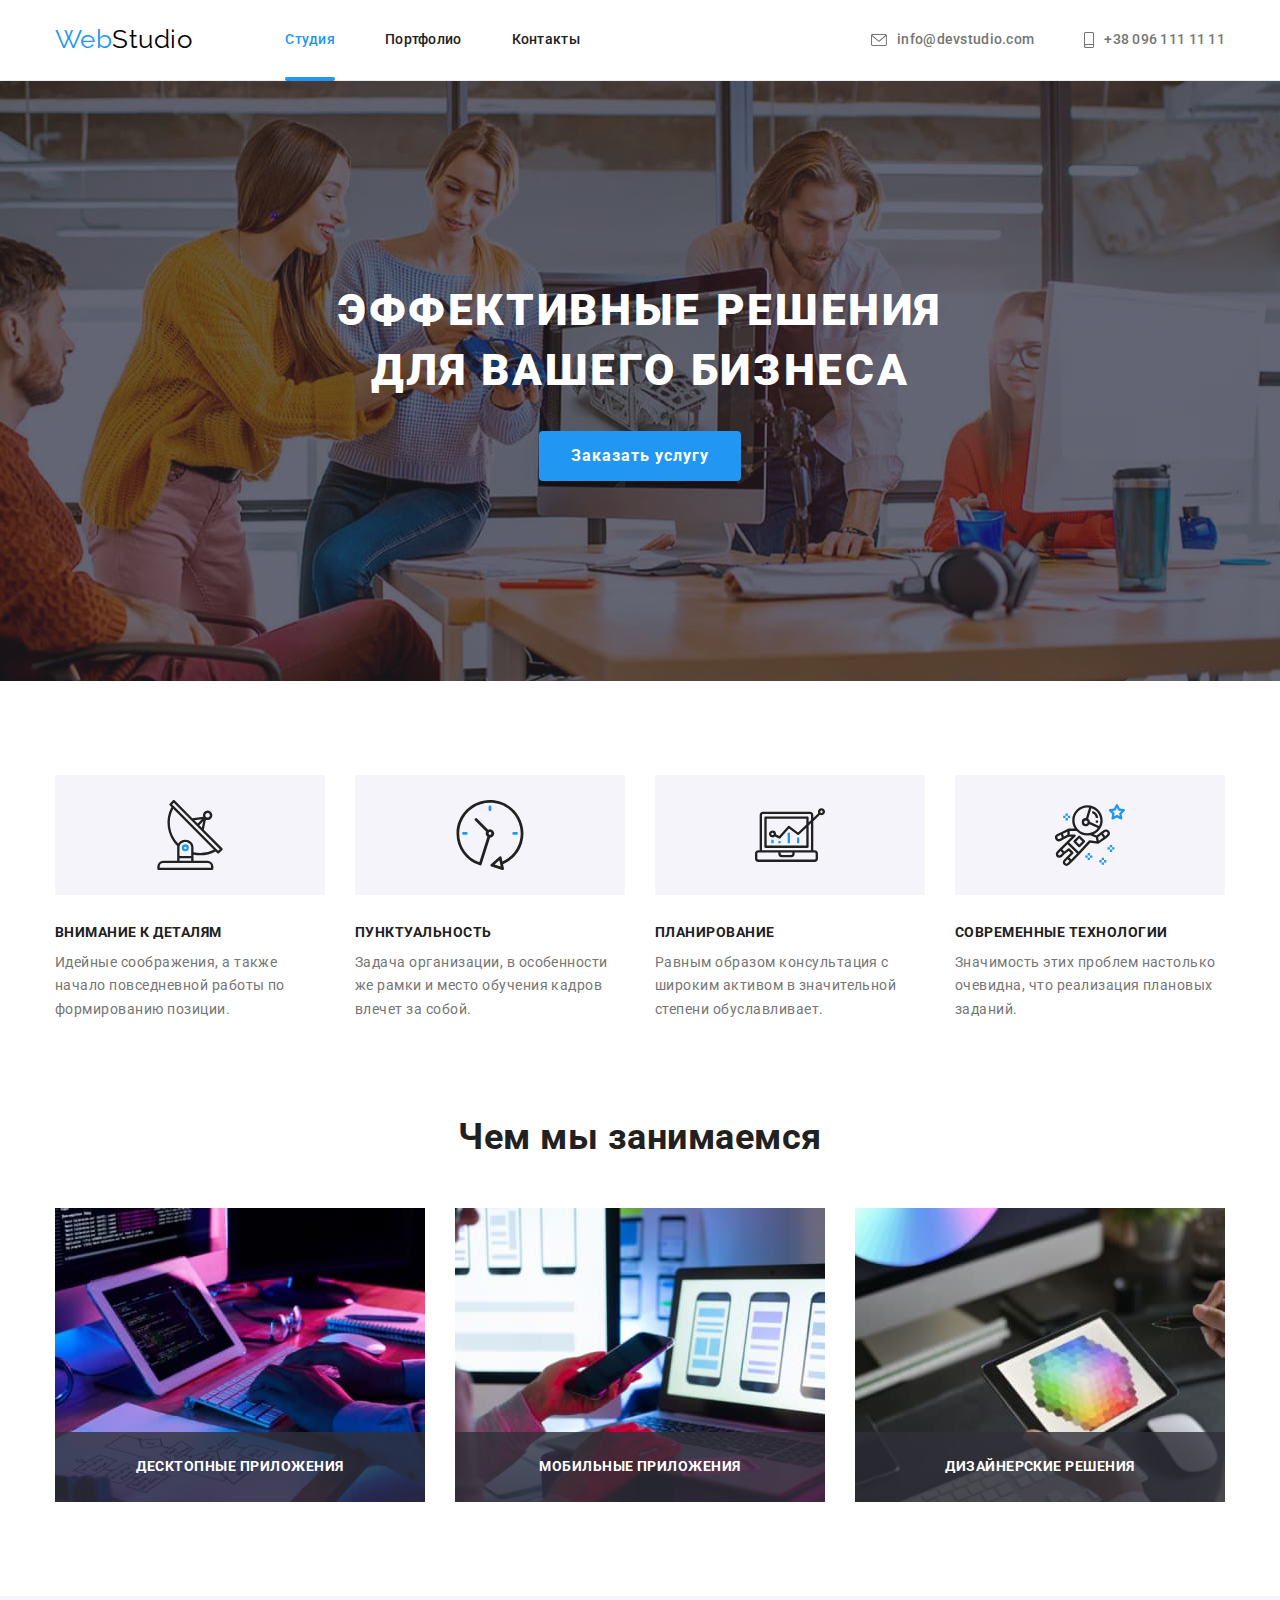
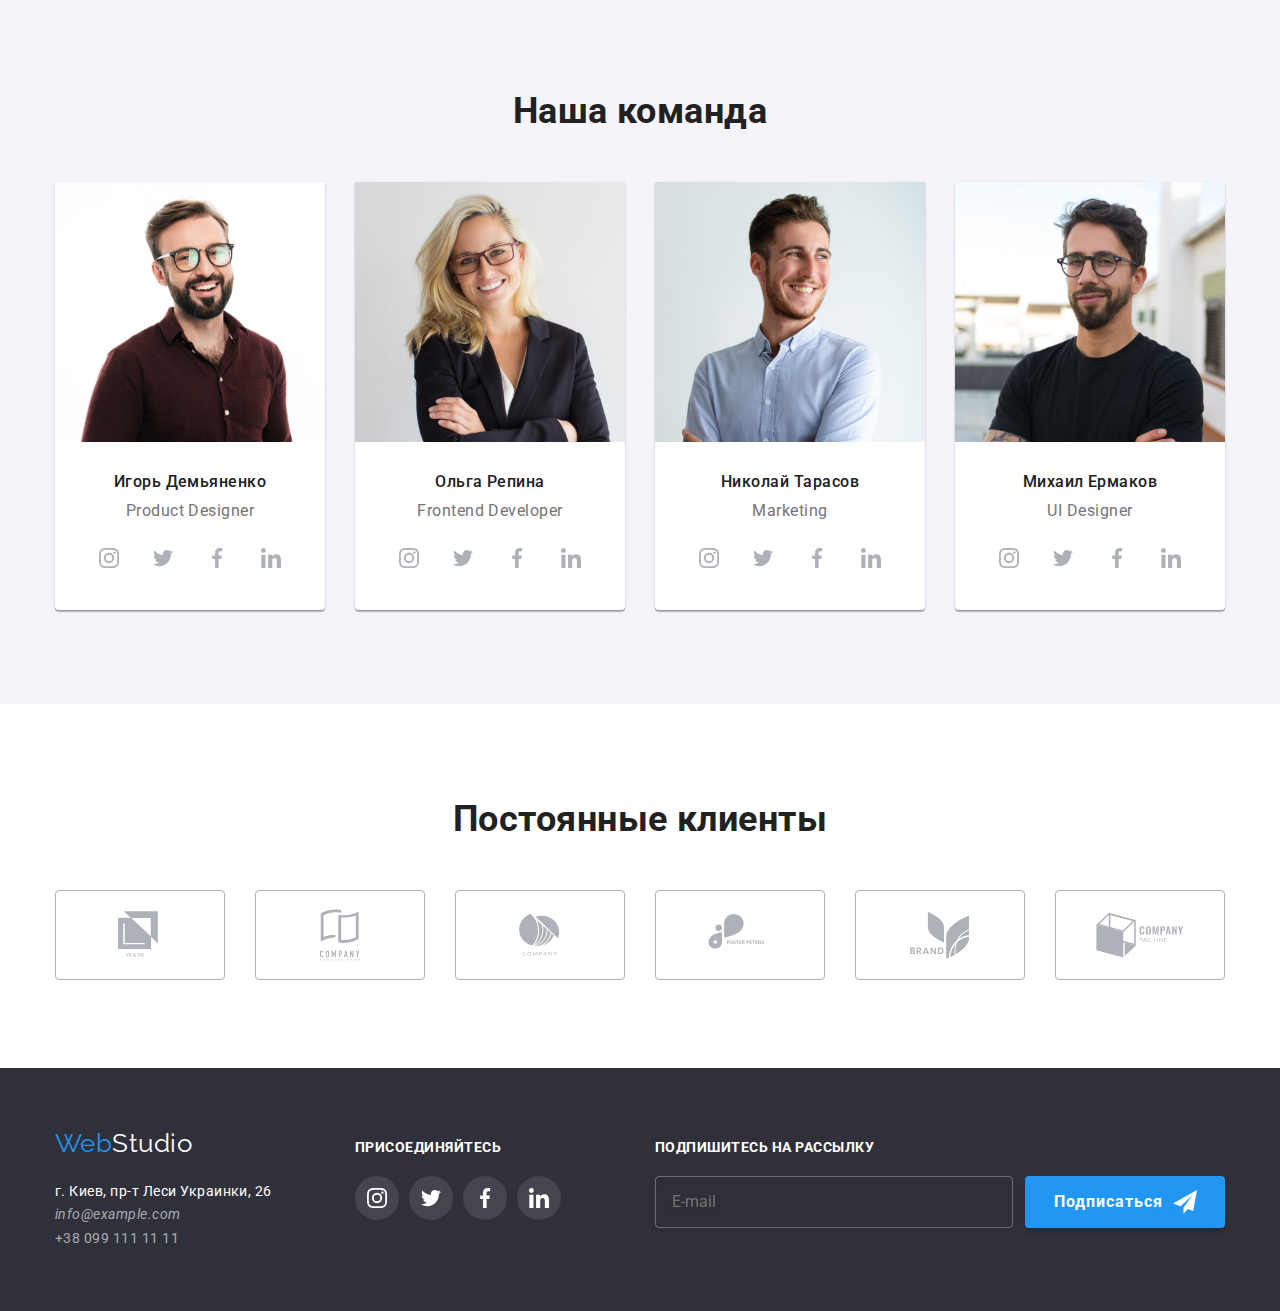
==== index.html @ 1c62ed48 "Перенос файлов с дз7" ====
<!DOCTYPE html>
<html lang="ru">
  <head>
    <meta charset="UTF-8" />
    <meta http-equiv="X-UA-Compatible" content="IE=edge" />
    <meta name="viewport" content="width=device-width, initial-scale=1.0" />
    <title>Студия</title>

    <link rel="preconnect" href="https://fonts.gstatic.com" />
    <link
      href="https://fonts.googleapis.com/css2?family=Raleway:wght@700&family=Roboto:wght@400;500;700;900&display=swap"
      rel="stylesheet"
    />
    <link
      rel="stylesheet"
      href="https://cdnjs.cloudflare.com/ajax/libs/modern-normalize/1.0.0/modern-normalize.min.css"
    />
    <link rel="stylesheet" href="./css/main.min.css" />
    <!-- <link rel="stylesheet" href="./css/styles.css" /> -->
  </head>
  <body>
    <header class="header-page">
      <div class="container header-page__nav">
        <nav class="main-nav">
          <a href="./" class="logo link"
            >Web<span class="part-logo">Studio</span></a
          >
          <ul class="site-nav list">
            <li class="site-nav__item">
              <a href="" class="site-nav__link link site-nav__link--current"
                >Студия</a
              >
            </li>
            <li class="site-nav__item">
              <a href="./portfolio.html" class="site-nav__link link"
                >Портфолио</a
              >
            </li>
            <li class="site-nav__item">
              <a href="" class="site-nav__link link">Контакты</a>
            </li>
          </ul>
        </nav>

        <ul class="coordinates-nav list">
          <li class="coordinates-nav__item item-envelope">
            <a
              href="mailto:info@devstudio.com"
              class="coordinates-nav__link link"
              ><svg class="coordinates-nav__icon" width="16px" height="12px">
                <use href="./images/symbol-defs.svg#icon-envelope"></use>
              </svg>
              info@devstudio.com
            </a>
          </li>
          <li class="coordinates-nav__item item-smartphone">
            <a href="tel:+380961111111" class="coordinates-nav__link link"
              ><svg class="coordinates-nav__icon" width="10px" height="16px">
                <use href="./images/symbol-defs.svg#icon-smartphone"></use>
              </svg>
              +38 096 111 11 11
            </a>
          </li>
        </ul>
      </div>
    </header>
    <main>
      <section class="hero overlay">
        <div class="container">
          <h1 class="hero__title">
            Эффективные решения <br />
            для вашего бизнеса
          </h1>

          <button type="button" class="hero__btn" data-modal-open>
            Заказать услугу
          </button>
        </div>
      </section>

      <section class="section section-advantage">
        <div class="container">
          <h2 class="section-title visually-hidden">Наши плюсы работы</h2>
          <ul class="section-advantage__list list">
            <li class="section-advantage__item icon-antenna">
              <h3 class="section-advantage__title">Внимание к деталям</h3>
              <p>
                Идейные соображения, а также начало повседневной работы по
                формированию позиции.
              </p>
            </li>
            <li class="section-advantage__item icon-clock">
              <h3 class="section-advantage__title">Пунктуальность</h3>
              <p>
                Задача организации, в особенности же рамки и место обучения
                кадров влечет за собой.
              </p>
            </li>
            <li class="section-advantage__item icon-diagram">
              <h3 class="section-advantage__title">Планирование</h3>
              <p>
                Равным образом консультация с широким активом в значительной
                степени обуславливает.
              </p>
            </li>
            <li class="section-advantage__item icon-astronaut">
              <h3 class="section-advantage__title">Современные технологии</h3>
              <p>
                Значимость этих проблем настолько очевидна, что реализация
                плановых заданий.
              </p>
            </li>
          </ul>
        </div>
      </section>

      <section class="section section-workset">
        <div class="container">
          <h2 class="section-title">Чем мы занимаемся</h2>
          <ul class="section-workset__list list">
            <li class="section-workset__item">
              <div class="section-workset__thumb">
                <img
                  src="./images/box1.jpg"
                  alt="На компьютере"
                  width="370"
                  height="294"
                />
                <div class="section-workset__actions">
                  Десктопные приложения
                </div>
              </div>
            </li>
            <li class="section-workset__item">
              <div class="section-workset__thumb">
                <img
                  src="./images/box2.jpg"
                  alt="На телефоне"
                  width="370"
                  height="294"
                />
                <div class="section-workset__actions">Мобильные приложения</div>
              </div>
            </li>
            <li class="section-workset__item">
              <div class="section-workset__thumb">
                <img
                  src="./images/box3.jpg"
                  alt="На планшете"
                  width="370"
                  height="294"
                />
                <div class="section-workset__actions">Дизайнерские решения</div>
              </div>
            </li>
          </ul>
        </div>
      </section>

      <section class="section section-our-team">
        <div class="container">
          <h2 class="section-title">Наша команда</h2>
          <ul class="section-our-team__list list">
            <li class="section-our-team__item">
              <img
                src="./images/img.jpg"
                alt="Игорь Демьяненко"
                width="270"
                height="260"
              />
              <h3 class="section-our-team__name">Игорь Демьяненко</h3>
              <p>Product Designer</p>
              <ul class="list section-our-team__socnetworks">
                <li class="socnetworks__icon">
                  <a
                    href=""
                    class="socnetworks__link"
                    target="_blank"
                    rel="noreferrer noopener"
                    aria-label="instagram"
                  >
                    <svg width="20px" height="20px">
                      <use href="./images/symbol-defs.svg#icon-instagram"></use>
                    </svg>
                  </a>
                </li>
                <li class="socnetworks__icon">
                  <a
                    href=""
                    class="socnetworks__link"
                    target="_blank"
                    rel="noreferrer noopener"
                    aria-label="twitter"
                    ><svg width="20px" height="20px">
                      <use href="./images/symbol-defs.svg#icon-twitter"></use>
                    </svg>
                  </a>
                </li>
                <li class="socnetworks__icon">
                  <a
                    href=""
                    class="socnetworks__link"
                    target="_blank"
                    rel="noreferrer noopener"
                    aria-label="facebook"
                    ><svg width="20px" height="20px">
                      <use href="./images/symbol-defs.svg#icon-facebook"></use>
                    </svg>
                  </a>
                </li>
                <li class="socnetworks__icon">
                  <a
                    href=""
                    class="socnetworks__link"
                    target="_blank"
                    rel="noreferrer noopener"
                    aria-label="linkedin"
                    ><svg width="20px" height="20px">
                      <use href="./images/symbol-defs.svg#icon-linkedin"></use>
                    </svg>
                  </a>
                </li>
              </ul>
            </li>
            <li class="section-our-team__item">
              <img
                src="./images/img1.jpg"
                alt="Ольга Репина"
                width="270"
                height="260"
              />
              <h3 class="section-our-team__name">Ольга Репина</h3>
              <p>Frontend Developer</p>
              <ul class="list section-our-team__socnetworks">
                <li class="socnetworks__icon">
                  <a
                    href=""
                    class="socnetworks__link"
                    target="_blank"
                    rel="noreferrer noopener"
                    aria-label="instagram"
                  >
                    <svg width="20px" height="20px">
                      <use href="./images/symbol-defs.svg#icon-instagram"></use>
                    </svg>
                  </a>
                </li>
                <li class="socnetworks__icon">
                  <a
                    href=""
                    class="socnetworks__link"
                    target="_blank"
                    rel="noreferrer noopener"
                    aria-label="twitter"
                    ><svg width="20px" height="20px">
                      <use href="./images/symbol-defs.svg#icon-twitter"></use>
                    </svg>
                  </a>
                </li>
                <li class="socnetworks__icon">
                  <a
                    href=""
                    class="socnetworks__link"
                    target="_blank"
                    rel="noreferrer noopener"
                    aria-label="facebook"
                    ><svg width="20px" height="20px">
                      <use href="./images/symbol-defs.svg#icon-facebook"></use>
                    </svg>
                  </a>
                </li>
                <li class="socnetworks__icon">
                  <a
                    href=""
                    class="socnetworks__link"
                    target="_blank"
                    rel="noreferrer noopener"
                    aria-label="linkedin"
                    ><svg width="20px" height="20px">
                      <use href="./images/symbol-defs.svg#icon-linkedin"></use>
                    </svg>
                  </a>
                </li>
              </ul>
            </li>
            <li class="section-our-team__item">
              <img
                src="./images/img2.jpg"
                alt="Николай Тарасов"
                width="270"
                height="260"
              />
              <h3 class="section-our-team__name">Николай Тарасов</h3>
              <p>Marketing</p>
              <ul class="list section-our-team__socnetworks">
                <li class="socnetworks__icon">
                  <a
                    href=""
                    class="socnetworks__link"
                    target="_blank"
                    rel="noreferrer noopener"
                    aria-label="instagram"
                  >
                    <svg width="20px" height="20px">
                      <use href="./images/symbol-defs.svg#icon-instagram"></use>
                    </svg>
                  </a>
                </li>
                <li class="socnetworks__icon">
                  <a
                    href=""
                    class="socnetworks__link"
                    target="_blank"
                    rel="noreferrer noopener"
                    aria-label="twitter"
                    ><svg width="20px" height="20px">
                      <use href="./images/symbol-defs.svg#icon-twitter"></use>
                    </svg>
                  </a>
                </li>
                <li class="socnetworks__icon">
                  <a
                    href=""
                    class="socnetworks__link"
                    target="_blank"
                    rel="noreferrer noopener"
                    aria-label="facebook"
                    ><svg width="20px" height="20px">
                      <use href="./images/symbol-defs.svg#icon-facebook"></use>
                    </svg>
                  </a>
                </li>
                <li class="socnetworks__icon">
                  <a
                    href=""
                    class="socnetworks__link"
                    target="_blank"
                    rel="noreferrer noopener"
                    aria-label="linkedin"
                    ><svg width="20px" height="20px">
                      <use href="./images/symbol-defs.svg#icon-linkedin"></use>
                    </svg>
                  </a>
                </li>
              </ul>
            </li>
            <li class="section-our-team__item">
              <img
                src="./images/img3.jpg"
                alt="Михаил Ермаков"
                width="270"
                height="260"
              />
              <h3 class="section-our-team__name">Михаил Ермаков</h3>
              <p>UI Designer</p>
              <ul class="list section-our-team__socnetworks">
                <li class="socnetworks__icon">
                  <a
                    href=""
                    class="socnetworks__link"
                    target="_blank"
                    rel="noreferrer noopener"
                    aria-label="instagram"
                  >
                    <svg width="20px" height="20px">
                      <use href="./images/symbol-defs.svg#icon-instagram"></use>
                    </svg>
                  </a>
                </li>
                <li class="socnetworks__icon">
                  <a
                    href=""
                    class="socnetworks__link"
                    target="_blank"
                    rel="noreferrer noopener"
                    aria-label="twitter"
                    ><svg width="20px" height="20px">
                      <use href="./images/symbol-defs.svg#icon-twitter"></use>
                    </svg>
                  </a>
                </li>
                <li class="socnetworks__icon">
                  <a
                    href=""
                    class="socnetworks__link"
                    target="_blank"
                    rel="noreferrer noopener"
                    aria-label="facebook"
                    ><svg width="20px" height="20px">
                      <use href="./images/symbol-defs.svg#icon-facebook"></use>
                    </svg>
                  </a>
                </li>
                <li class="socnetworks__icon">
                  <a
                    href=""
                    class="socnetworks__link"
                    target="_blank"
                    rel="noreferrer noopener"
                    aria-label="linkedin"
                    ><svg width="20px" height="20px">
                      <use href="./images/symbol-defs.svg#icon-linkedin"></use>
                    </svg>
                  </a>
                </li>
              </ul>
            </li>
          </ul>
        </div>
      </section>

      <section class="section section-clients">
        <div class="container">
          <h2 class="section-title">Постоянные клиенты</h2>
          <ul class="list section-clients__list">
            <li class="section-clients__item">
              <a href="" class="section-clients__link"
                ><svg width="44px" height="49px">
                  <use href="./images/symbol-defs.svg#icon-logo1"></use>
                </svg>
              </a>
            </li>
            <li class="section-clients__item">
              <a href="" class="section-clients__link"
                ><svg width="40px" height="52px">
                  <use href="./images/symbol-defs.svg#icon-logo2"></use>
                </svg>
              </a>
            </li>
            <li class="section-clients__item">
              <a href="" class="section-clients__link"
                ><svg width="41px" height="42px">
                  <use href="./images/symbol-defs.svg#icon-logo3"></use>
                </svg>
              </a>
            </li>
            <li class="section-clients__item">
              <a href="" class="section-clients__link"
                ><svg width="80px" height="42px">
                  <use href="./images/symbol-defs.svg#icon-logo4"></use>
                </svg>
              </a>
            </li>
            <li class="section-clients__item">
              <a href="" class="section-clients__link"
                ><svg width="59px" height="47px">
                  <use href="./images/symbol-defs.svg#icon-logo5"></use>
                </svg>
              </a>
            </li>
            <li class="section-clients__item">
              <a href="" class="section-clients__link"
                ><svg width="88px" height="45px">
                  <use href="./images/symbol-defs.svg#icon-logo6"></use>
                </svg>
              </a>
            </li>
          </ul>
        </div>
      </section>
    </main>

    <footer class="footer">
      <div class="container">
        <div class="footer-grid">
          <div class="footer-grid__part">
            <a href="" class="logo footer-logo"
              >Web<span class="part-logo part-logo--inverse">Studio</span></a
            >
            <address class="footer-address">
              <ul class="list">
                <li>г. Киев, пр-т Леси Украинки, 26</li>
                <li>
                  <a href="maito:info@example.com" class="link italic"
                    >info@example.com</a
                  >
                </li>
                <li>
                  <a href="tel:+380991111111" class="link">+38 099 111 11 11</a>
                </li>
              </ul>
            </address>
          </div>
          <div class="footer-socnetworks footer-grid__part">
            <h2 class="footer-socnetworks__title">присоединяйтесь</h2>
            <ul class="list footer-socnetworks__list">
              <li class="footer-socnetworks__item">
                <a
                  href=""
                  class="footer-socnetworks__link"
                  target="_blank"
                  rel="noreferrer noopener"
                  aria-label="instagram"
                >
                  <svg width="20px" height="20px">
                    <use href="./images/symbol-defs.svg#icon-instagram"></use>
                  </svg>
                </a>
              </li>
              <li class="footer-socnetworks__item">
                <a
                  href=""
                  class="footer-socnetworks__link"
                  target="_blank"
                  rel="noreferrer noopener"
                  aria-label="twitter"
                  ><svg width="20px" height="20px">
                    <use href="./images/symbol-defs.svg#icon-twitter"></use>
                  </svg>
                </a>
              </li>
              <li class="footer-socnetworks__item">
                <a
                  href=""
                  class="footer-socnetworks__link"
                  target="_blank"
                  rel="noreferrer noopener"
                  aria-label="facebook"
                  ><svg width="20px" height="20px">
                    <use href="./images/symbol-defs.svg#icon-facebook"></use>
                  </svg>
                </a>
              </li>
              <li class="footer-socnetworks__item">
                <a
                  href=""
                  class="footer-socnetworks__link"
                  target="_blank"
                  rel="noreferrer noopener"
                  aria-label="linkedin"
                  ><svg width="20px" height="20px">
                    <use href="./images/symbol-defs.svg#icon-linkedin"></use>
                  </svg>
                </a>
              </li>
            </ul>
          </div>
          <div class="footer-subscription">
            <h2 class="footer-subscription__title">Подпишитесь на рассылку</h2>
            <form class="footer-form">
              <div class="footer-form__field">
                <input
                  class="footer-form__input"
                  type="email"
                  name="mail"
                  id="mail"
                  placeholder="E-mail"
                />
                <button type="submit" class="footer-form__btn-subscription">
                  Подписаться<svg
                    width="24"
                    height="24"
                    class="footer-form__icon-send"
                  >
                    <use href="./images/symbol-defs.svg#icon-send"></use>
                  </svg>
                </button>
              </div>
            </form>
          </div>
        </div>
      </div>
    </footer>

    <div class="backdrop is-hidden" data-modal>
      <div class="modal">
        <button class="modal__btn-close" data-modal-close>
          <svg width="18" height="18">
            <use href="./images/symbol-defs.svg#icon-close"></use>
          </svg>
        </button>
        <h2 class="modal__title">Оставьте свои данные, мы вам перезвоним</h2>
        <form class="modal-form">
          <label class="modal-form__field"
            ><span class="modal-form__label">Имя</span>
            <div class="modal-form__wrap">
              <input class="modal-form__input" type="text" name="name" />
              <svg width="18" height="18" class="modal-form__icon">
                <use href="./images/symbol-defs.svg#icon-person"></use>
              </svg>
            </div>
          </label>
          <label class="modal-form__field"
            ><span class="modal-form__label">Телефон</span>
            <div class="modal-form__wrap">
              <input class="modal-form__input" type="tel" name="tel" />
              <svg width="18" height="18" class="modal-form__icon">
                <use href="./images/symbol-defs.svg#icon-phone"></use>
              </svg>
            </div>
          </label>
          <label class="modal-form__field"
            ><span class="modal-form__label">Почта</span>
            <div class="modal-form__wrap">
              <input class="modal-form__input" type="email" name="email" />
              <svg width="18" height="18" class="modal-form__icon">
                <use href="./images/symbol-defs.svg#icon-email"></use>
              </svg>
            </div>
          </label>

          <label class="modal-form__field"
            ><span class="modal-form__label">Комментарий</span>
            <textarea
              class="modal-form__textarea"
              name="comment"
              rows="6"
              placeholder="Введите текст"
            ></textarea>
          </label>

          <label class="modal-form__accept">
            <input class="modal-form__checkbox" type="checkbox" name="accept" />
            <span class="modal-form__checkbox-icon">
              <svg width="12" height="15">
                <use href="./images/symbol-defs.svg#icon-check"></use>
              </svg>
            </span>
            <span class="modal-form__policy"
              >Соглашаюсь с рассылкой и принимаю
              <a
                class="modal-form__link-accept"
                href=""
                target="_blank"
                rel="noreferrer noopener"
                aria-label="Условия договора"
                >Условия договора
              </a>
            </span>
          </label>

          <button type="submit" class="modal-form__btn-send">Отправить</button>
        </form>
      </div>
    </div>

    <script src="./js/modal.js"></script>
  </body>
</html>
---- css/main.min.css ----
body{color:#757575;background-color:#fff;font-family:Roboto,sans-serif;letter-spacing:0.03em}.list{list-style:none;padding:0;margin:0}h1,h2,h3,p{margin-top:0;margin-bottom:0}img{display:block;max-width:100%;height:auto}.container{width:1200px;padding-left:15px;padding-right:15px;margin-right:auto;margin-left:auto}.section{padding-top:94px;padding-bottom:94px}.visually-hidden{position:absolute !important;clip:rect(1px 1px 1px 1px);clip:rect(1px, 1px, 1px, 1px);padding:0 !important;border:0 !important;height:1px !important;width:1px !important;overflow:hidden}.link,.part-logo,.footer-logo{text-decoration:none;transition:color 250ms cubic-bezier(0.4, 0, 0.2, 1)}.section-title{color:#212121;font-weight:700;font-size:36px;line-height:1.17;text-align:center;margin-bottom:50px}.portfolio-section{color:#757575;font-size:16px;line-height:1.9}.btn,.hero__btn,.footer-form__btn-subscription,.modal-form__btn-send,.button-set__btn,.modal__btn-close{display:inline-block;cursor:pointer;text-align:center;padding:0;border:none;background-color:transparent}.hero__btn,.footer-form__btn-subscription,.modal-form__btn-send{color:#fff;font-weight:bold;font-size:16px;line-height:1.875;letter-spacing:0.06em;background-color:#2196f3;box-shadow:0px 4px 4px rgba(0,0,0,0.15);border-radius:4px;transition:background-color 250ms cubic-bezier(0.4, 0, 0.2, 1)}.hero__btn:hover,.hero__btn:focus,.footer-form__btn-subscription:hover,.footer-form__btn-subscription:focus,.modal-form__btn-send:hover,.modal-form__btn-send:focus{background-color:#188ce8}.hero__btn{padding:10px 32px}.footer-form__btn-subscription{display:flex;align-items:center;padding-bottom:10px;padding-right:28px;padding-top:10px;padding-left:29px;margin-left:12px}.footer-form__icon-send{fill:#fff;margin-left:10px}.button-set__btn{padding:6px 22px;color:#212121;background-color:#f5f4fa;font-weight:500;font-size:16px;line-height:1.625;border-radius:4px;transition:background-color 250ms cubic-bezier(0.4, 0, 0.2, 1),color 250ms cubic-bezier(0.4, 0, 0.2, 1),box-shaddow 250ms cubic-bezier(0.4, 0, 0.2, 1)}.button-set__btn:hover,.button-set__btn:focus{background-color:#2196f3;color:#fff;box-shadow:0px 3px 1px rgba(0,0,0,0.1),0px 1px 2px rgba(0,0,0,0.08),0px 2px 2px rgba(0,0,0,0.12)}.modal__btn-close{position:absolute;display:flex;align-items:center;justify-content:center;right:8px;top:8px;width:30px;height:30px;border:1px solid rgba(0,0,0,0.1);border-radius:50%;fill:#000;transition:fill 250ms cubic-bezier(0.4, 0, 0.2, 1)}.modal__btn-close:hover,.modal__btn-close:focus{fill:#2196f3}.modal-form__btn-send{display:block;margin-right:auto;margin-left:auto;padding:10px 55px 10px 56px}.overlay{max-width:1600px;padding:300 0;margin-left:auto;margin-right:auto;background-color:#2f303a;background-repeat:no-repeat;background-position:top;background-size:cover;background-image:linear-gradient(to right, rgba(47,48,58,0.4), rgba(47,48,58,0.4)),url(../images/bg.jpg)}.hero{color:#fff;text-align:center;padding-top:200px;padding-bottom:200px}.hero__title{font-weight:900;font-size:44px;line-height:1.36;letter-spacing:0.06em;text-transform:uppercase;margin-bottom:30px}.section-advantage{font-size:14px;line-height:1.7}.section-advantage__title{color:#212121;font-weight:700;font-size:14px;line-height:1.14;text-transform:uppercase;margin-bottom:10px}.section-advantage__list{display:flex;flex-wrap:wrap;margin-left:-30px;margin-top:-30px}.section-advantage__item{flex-basis:calc((100% - 120px) / 4);margin-left:30px;margin-top:30px}.section-advantage__item::before{display:block;content:'';height:120px;margin-bottom:30px;background-repeat:no-repeat;background-position:center;background-color:#f5f4fa;background-size:70px 70px}.icon-antenna::before{background-image:url("../images/antenna.svg")}.icon-clock::before{background-image:url("../images/clock.svg")}.icon-diagram::before{background-image:url("../images/diagram.svg")}.icon-astronaut::before{background-image:url("../images/astronaut.svg")}.section-workset{padding-top:0}.section-workset__list{display:flex;flex-wrap:wrap;margin-left:-30px;margin-top:-30px}.section-workset__item{flex-basis:calc((100% - 90px) / 3);margin-left:30px;margin-top:30px}.section-workset__thumb{position:relative}.section-workset__actions{position:absolute;bottom:0;display:flex;align-items:center;justify-content:center;height:70px;width:100%;background-color:rgba(47,48,58,0.8);font-weight:700;font-size:14px;line-height:1.14;text-align:center;text-transform:uppercase;color:#fff}.section-our-team{background-color:#f5f4fa;font-size:16px;line-height:1.19;text-align:center}.section-our-team__name{color:#212121;font-weight:500;font-size:16px;line-height:1.19;text-align:center;margin-top:30px;margin-bottom:10px}.section-our-team__list{display:flex;flex-wrap:wrap;margin-left:-30px;margin-top:-30px}.section-our-team__item{flex-basis:calc((100% - 120px) / 4);margin-left:30px;margin-top:30px;box-shadow:0px 1px 3px rgba(0,0,0,0.12),0px 1px 1px rgba(0,0,0,0.14),0px 2px 1px rgba(0,0,0,0.2);border-radius:0px 0px 4px 4px;padding-bottom:30px;background-color:#fff}.section-our-team p{margin-bottom:16px}.section-our-team__socnetworks{display:flex;justify-content:center}.socnetworks__link{display:flex;width:44px;height:44px;justify-content:center;align-items:center;border-radius:50%;fill:#afb1b8;transition:background-color 250ms cubic-bezier(0.4, 0, 0.2, 1),fill 250ms cubic-bezier(0.4, 0, 0.2, 1)}.socnetworks__link:hover,.socnetworks__link:focus{background-color:#2196f3;fill:#fff}.socnetworks__icon:not(:last-child){margin-right:10px}.section-clients{padding-bottom:88px}.section-clients__list{display:flex;flex-wrap:wrap;margin-top:-30px;margin-left:-30px}.section-clients__item{display:flex;flex-basis:calc((100% - 180px) / 6);margin-top:30px;margin-left:30px}.section-clients__link{display:flex;width:100%;height:90px;justify-content:center;align-items:center;border:1px solid #afb1b8;border-radius:4px;fill:#afb1b8;transition:fill 250ms cubic-bezier(0.4, 0, 0.2, 1),filter 250ms cubic-bezier(0.4, 0, 0.2, 1)}.section-clients__link:hover,.section-clients__link:focus{border-color:#2196f3;fill:#2196f3;filter:drop-shadow(0 4px 4px rgba(0,0,0,0.25))}.button-set{display:flex;justify-content:center;margin-bottom:50px}.button-set__item:not(:last-child){margin-right:8px}.card-set__title{color:#212121;font-weight:bold;font-size:18px;line-height:2;letter-spacing:0.06em}.card-set__caption{border-left:1px solid #eee;border-right:1px solid #eee;border-bottom:1px solid #eee;padding:20px 24px}.card-set{display:flex;flex-wrap:wrap;margin-left:-30px;margin-top:-30px}.card-set__item{flex-basis:calc((100% - 90px) / 3);margin-left:30px;margin-top:30px}.card-set__item:hover,.card-set__item:focus{box-shadow:0px 4px 4px rgba(0,0,0,0.25)}.card-set__thumb{position:relative;overflow:hidden}.card-set__description{position:absolute;top:100%;left:0;width:100%;height:100%;padding:63px 24px;background-color:rgba(33,150,243,0.9);font-weight:400;font-size:18px;line-height:1.5556;color:#fff;transition:250ms cubic-bezier(0.4, 0, 0.2, 1)}.card-set__link{display:block;text-decoration:none;color:inherit;width:100%}.card-set__link:hover .card-set__description,.card-set__link:focus .card-set__description{transform:translateY(-100%)}.logo{color:#2196f3;font-family:Raleway,sans-serif;font-size:26px;line-height:1.2}.logo:hover,.logo:focus,.logo:hover .part-logo,.logo:focus .part-logo{color:#2196f3}.part-logo{color:#000}.part-logo--inverse{color:#fff}.footer-logo{display:block;margin-bottom:20px}.footer-logo:hover,.footer-logo:focus,.footer-logo:hover .part-logo,.footer-logo:focus .part-logo{color:#2196f3}.site-nav{display:flex;margin-left:93px}.site-nav__item+.site-nav__item{margin-left:50px}.site-nav__link{display:block;color:#212121;font-weight:500;font-size:14px;line-height:1.14;letter-spacing:0.02em;padding-top:32px;padding-bottom:32px}.site-nav__link--current{color:#2196f3;position:relative}.site-nav__link--current::after{position:absolute;bottom:-1px;display:block;content:'';width:100%;height:4px;background-color:currentColor;border-radius:2px}.site-nav__link:hover,.site-nav__link:focus{color:#2196f3}.coordinates-nav{display:flex;margin-left:auto}.coordinates-nav__item+.coordinates-nav__item{margin-left:50px}.coordinates-nav__link{display:flex;align-items:center;color:#757575;font-weight:500;font-size:14px;line-height:1.14;letter-spacing:0.02em}.coordinates-nav__link:hover,.coordinates-nav__link:focus{color:#2196f3;fill:currentColor}.coordinates-nav__icon{fill:currentColor;margin-right:10px}.item-envelope{margin-left:10px}.main-nav{display:flex;align-items:center}.header-page__nav{display:flex;align-items:center}.header-page{border-bottom:1px solid #ececec}.footer{color:#fff;background-color:#2f303a;font-size:14px;line-height:1.7;padding-top:60px;padding-bottom:60px}.footer-address{font-style:normal}.footer-address .italic{font-style:italic}.footer .link{color:rgba(255,255,255,0.6)}.footer .link:hover,.footer .link:focus{color:#2196f3}.footer-grid{display:flex;justify-content:space-between}.footer-grid__part{flex-basis:calc((50% - 45px) / 2);align-self:baseline}.footer-subscription{flex-basis:calc(50% - 15px);align-self:baseline}.footer-socnetworks__title,.footer-subscription__title{margin-bottom:20px;text-align:left;font-weight:700;font-size:14px;line-height:1.14;text-transform:uppercase;color:#fff}.footer-socnetworks__list{display:flex}.footer-socnetworks__link{display:flex;width:44px;height:44px;align-items:center;justify-content:center;border-radius:50%;background-color:rgba(255,255,255,0.1);fill:#fff;transition:background-color 250ms cubic-bezier(0.4, 0, 0.2, 1)}.footer-socnetworks__link:hover,.footer-socnetworks__link:focus{background-color:#2196f3}.footer-socnetworks__item:not(:last-child){margin-right:10px}.footer-form__field{display:flex;justify-content:flex-end}.footer-form__input{width:100%;padding:15px 16px;border:1px solid rgba(255,255,255,0.3);filter:drop-shadow(0px 4px 4px rgba(0,0,0,0.15));border-radius:4px;background-color:inherit;font-weight:400;font-size:16px;line-height:1.25;color:rgba(255,255,255,0.6)}.backdrop{position:fixed;top:0;left:0;width:100%;height:100%;background-color:rgba(0,0,0,0.2);opacity:1;transition:opacity 250ms cubic-bezier(0.4, 0, 0.2, 1)}.backdrop.is-hidden{visibility:hidden;opacity:0;pointer-events:none}.backdrop.is-hidden .modal{visibility:visible;transform:translate(-50%, -50%) scale(0.7)}.modal{position:absolute;top:50%;left:50%;padding:40px;width:528px;background-color:#fff;box-shadow:0px 1px 3px rgba(0,0,0,0.12),0px 1px 1px rgba(0,0,0,0.14),0px 2px 1px rgba(0,0,0,0.2);border-radius:4px;transform:translate(-50%, -50%) scale(1);transition:transform 250ms cubic-bezier(0.4, 0, 0.2, 1)}.modal__title{font-weight:700;font-size:20px;line-height:1.16;text-align:center;letter-spacing:0.03em;color:#212121;margin-bottom:12px}.modal-form{margin-left:auto;margin-right:auto}.modal-form__field{display:flex;flex-direction:column;margin-bottom:10px}.modal-form__field:focus-within .modal-form__textarea{outline:none;border-color:#2196f3}.modal-form__input{width:100%;padding-top:12px;padding-right:16px;padding-bottom:12px;padding-left:42px;font-size:14px;border:1px solid rgba(33,33,33,0.2);border-radius:4px}.modal-form__label{margin-bottom:4px;font-weight:400;font-size:12px;line-height:1.1666;letter-spacing:0.01em;color:#757575}.modal-form__wrap{position:relative}.modal-form__wrap:focus-within .modal-form__icon,.modal-form__wrap:focus-within .modal-form__input{fill:#2196f3;outline:none;border-color:#2196f3}.modal-form__icon{position:absolute;left:12px;top:50%;transform:translateY(-50%);fill:#000}.modal-form__textarea{resize:none;height:120px;padding:12px 16px;border:1px solid rgba(33,33,33,0.2);border-radius:4px;font-size:14px}.modal-form__textarea::placeholder{font-weight:400;font-size:12px;line-height:1.1666;letter-spacing:0.01em;color:rgba(117,117,117,0.5)}.modal-form__accept{display:flex;align-items:center;margin-top:20px;margin-bottom:30px}.modal-form__policy{margin-left:8px;font-weight:400;font-size:14px;line-height:1.71;color:#757575}.modal-form__link-accept{font-weight:400;font-size:14px;line-height:1.71;color:#2196f3}.modal-form__checkbox{position:absolute !important;clip:rect(1px 1px 1px 1px);clip:rect(1px, 1px, 1px, 1px);padding:0 !important;border:0 !important;height:1px !important;width:1px !important;overflow:hidden}.modal-form__checkbox:checked+.modal-form__checkbox-icon{background-color:#2196f3;background-origin:border-box;border-color:transparent}.modal-form__checkbox-icon{display:flex;align-items:center;width:16px;height:15px;border:2px solid #212121;border-radius:2px}
/*# sourceMappingURL=main.min.css.map */
---- css/styles.css ----
/*
цвет основного текста 757575
вторичный цвет текста 212121
белый цвет текста FFFFFF
цвет акцентов 2196F3
цвет осн фона E5E5E5
цвет вторичного фона F5F4FA
цвет фона темный 2F303A
*/

:root {
  --text-color-primary: #757575;
  --text-color-title: #212121;
  --text-color-white: #ffffff;
  --text-color-svg: #afb1b8;
  --text-color-black: #000000;
  --accent-color: #2196f3;
  --bg-second: #f5f4fa;
  --bg-dark: #2f303a;
  --bg-white: #ffffff;
  --border-color: #eeeeee;
  --time: 250ms;
  --timing-function: cubic-bezier(0.4, 0, 0.2, 1);
}

body {
  color: var(--text-color-primary);
  background-color: var(--bg-white);
  font-family: Roboto, sans-serif;
  letter-spacing: 0.03em;
}

/*глобальные элементы*/
.list {
  list-style: none;
  padding: 0;
  margin: 0;
}

h1,
h2,
h3,
p {
  margin-top: 0;
  margin-bottom: 0;
}

img {
  display: block;
  max-width: 100%;
  height: auto;
}

.container {
  width: 1200px;
  padding-left: 15px;
  padding-right: 15px;
  margin-right: auto;
  margin-left: auto;
}

.section {
  padding-top: 94px;
  padding-bottom: 94px;
}

.visually-hidden {
  position: absolute !important;
  clip: rect(1px 1px 1px 1px);
  clip: rect(1px, 1px, 1px, 1px);
  padding: 0 !important;
  border: 0 !important;
  height: 1px !important;
  width: 1px !important;
  overflow: hidden;
}

.link,
.part-logo,
.footer-logo {
  text-decoration: none;
  transition: color var(--time) var(--timing-function);
}

/* Header */

.site-nav {
  display: flex;
  margin-left: 93px;
}

.site-nav__item + .site-nav__item {
  margin-left: 50px;
}

.site-nav__link {
  display: block;
  color: var(--text-color-title);
  font-weight: 500;
  font-size: 14px;
  line-height: 1.14;
  letter-spacing: 0.02em;
  padding-top: 32px;
  padding-bottom: 32px;
}

.site-nav__link--current {
  color: var(--accent-color);
  position: relative;
}

.site-nav__link--current::after {
  position: absolute;
  bottom: -1px;
  display: block;
  content: '';
  width: 100%;
  height: 4px;
  background-color: currentColor;
  border-radius: 2px;
}

.coordinates-nav {
  display: flex;
  margin-left: auto;
}

.coordinates-nav__item + .coordinates-nav__item {
  margin-left: 50px;
}

.coordinates-nav__link {
  display: flex;
  align-items: center;
  color: var(--text-color-primary);
  font-weight: 500;
  font-size: 14px;
  line-height: 1.14;
  letter-spacing: 0.02em;
}

.site-nav__link:hover,
.site-nav__link:focus,
.coordinates-nav__link:hover,
.coordinates-nav__link:focus {
  color: var(--accent-color);
}

.coordinates-nav__icon {
  fill: currentColor;
  margin-right: 10px;
}

.item-envelope {
  margin-left: 10px;
}

.coordinates-nav__link:hover,
.coordinates-nav__link:focus {
  fill: currentColor;
}

.main-nav {
  display: flex;
  align-items: center;
}

.header-page__nav {
  display: flex;
  align-items: center;
}

.header-page {
  border-bottom: 1px solid #ececec;
}

/* Hero */

.overlay {
  max-width: 1600px;
  padding: 300 0;
  margin-left: auto;
  margin-right: auto;
  background-color: var(--bg-dark);
  background-repeat: no-repeat;
  background-position: top;
  background-size: cover;
  background-image: linear-gradient(
      to right,
      rgba(47, 48, 58, 0.4),
      rgba(47, 48, 58, 0.4)
    ),
    url(../images/bg.jpg);
}

.hero {
  color: var(--text-color-white);
  text-align: center;
  padding-top: 200px;
  padding-bottom: 200px;
}

.hero__title {
  font-weight: 900;
  font-size: 44px;
  line-height: 1.36;
  letter-spacing: 0.06em;
  text-transform: uppercase;
  margin-bottom: 30px;
}

/* section-advantage */

.section-advantage {
  font-size: 14px;
  line-height: 1.7;
}

.section-title {
  color: var(--text-color-title);
  font-weight: 700;
  font-size: 36px;
  line-height: 1.17;
  text-align: center;
  margin-bottom: 50px;
}

.section-advantage__title {
  color: var(--text-color-title);
  font-weight: 700;
  font-size: 14px;
  line-height: 1.14;
  text-transform: uppercase;
  margin-bottom: 10px;
}

.section-advantage__list {
  display: flex;
  flex-wrap: wrap;
  margin-left: -30px;
  margin-top: -30px;
}

.section-advantage__item {
  flex-basis: calc((100% - 120px) / 4);
  margin-left: 30px;
  margin-top: 30px;
}

.section-advantage__item::before {
  display: block;
  content: '';
  height: 120px;
  margin-bottom: 30px;
  background-repeat: no-repeat;
  background-position: center;
  background-color: var(--bg-second);
  background-size: 70px 70px;
}

.icon-antenna::before {
  background-image: url(../images/antenna.svg);
}

.icon-clock::before {
  background-image: url(../images/clock.svg);
}

.icon-diagram::before {
  background-image: url(../images/diagram.svg);
}

.icon-astronaut::before {
  background-image: url(../images/astronaut.svg);
}

/* section-workset */

.section-workset {
  padding-top: 0;
}

.section-workset__list {
  display: flex;
  flex-wrap: wrap;
  margin-left: -30px;
  margin-top: -30px;
}

.section-workset__item {
  flex-basis: calc((100% - 90px) / 3);
  margin-left: 30px;
  margin-top: 30px;
}

.section-workset__thumb {
  position: relative;
}

.section-workset__actions {
  position: absolute;
  bottom: 0;
  display: flex;
  align-items: center;
  justify-content: center;
  height: 70px;
  width: 100%;
  background-color: rgba(47, 48, 58, 0.8);
  font-weight: 700;
  font-size: 14px;
  line-height: 1.14;
  text-align: center;
  text-transform: uppercase;
  color: var(--text-color-white);
}

/* section-our-team */

.section-our-team {
  background-color: var(--bg-second);
  font-size: 16px;
  line-height: 1.19;
  text-align: center;
}

.section-our-team__name {
  color: var(--text-color-title);
  font-weight: 500;
  font-size: 16px;
  line-height: 1.19;
  text-align: center;
  margin-top: 30px;
  margin-bottom: 10px;
}

.section-our-team__list {
  display: flex;
  flex-wrap: wrap;
  margin-left: -30px;
  margin-top: -30px;
}

.section-our-team__item {
  flex-basis: calc((100% - 120px) / 4);
  margin-left: 30px;
  margin-top: 30px;
  box-shadow: 0px 1px 3px rgba(0, 0, 0, 0.12), 0px 1px 1px rgba(0, 0, 0, 0.14),
    0px 2px 1px rgba(0, 0, 0, 0.2);
  border-radius: 0px 0px 4px 4px;
  padding-bottom: 30px;
  background-color: var(--bg-white);
}

.section-our-team p {
  margin-bottom: 16px;
}

.section-our-team__socnetworks {
  display: flex;
  justify-content: center;
}

.socnetworks__link {
  display: flex;
  width: 44px;
  height: 44px;
  justify-content: center;
  align-items: center;
  border-radius: 50%;
  fill: var(--text-color-svg);
  transition: background-color var(--time) var(--timing-function),
    fill var(--time) var(--timing-function);
}

.socnetworks__link:hover,
.socnetworks__link:focus {
  background-color: var(--accent-color);
  fill: var(--text-color-white);
}

.socnetworks__icon:not(:last-child) {
  margin-right: 10px;
}

/* clients */

.section-clients {
  padding-bottom: 88px;
}

.section-clients__list {
  display: flex;
  flex-wrap: wrap;
  margin-top: -30px;
  margin-left: -30px;
}

.section-clients__item {
  display: flex;
  flex-basis: calc((100% - 180px) / 6);
  margin-top: 30px;
  margin-left: 30px;
}

.section-clients__link {
  display: flex;
  width: 100%;
  height: 90px;
  justify-content: center;
  align-items: center;
  border: 1px solid var(--text-color-svg);
  border-radius: 4px;
  fill: var(--text-color-svg);
  transition: fill var(--time) var(--timing-function),
    filter var(--time) var(--timing-function);
}

.section-clients__link:hover,
.section-clients__link:focus {
  border-color: var(--accent-color);
  fill: var(--accent-color);
  filter: drop-shadow(0 4px 4px rgba(0, 0, 0, 0.25));
}

/* portfolio-section */

.portfolio-section {
  color: var(--text-color-primary);
  font-size: 16px;
  line-height: 1.9;
}

.button-set {
  display: flex;
  justify-content: center;
  margin-bottom: 50px;
}

.button-set__item:not(:last-child) {
  margin-right: 8px;
}

.card-set__title {
  color: var(--text-color-title);
  font-weight: bold;
  font-size: 18px;
  line-height: 2;
  letter-spacing: 0.06em;
}

.card-set__link {
  display: block;
  text-decoration: none;
  color: inherit;
  width: 100%;
}

.card-set__caption {
  border-left: 1px solid var(--border-color);
  border-right: 1px solid var(--border-color);
  border-bottom: 1px solid var(--border-color);
  padding: 20px 24px;
}

.card-set {
  display: flex;
  flex-wrap: wrap;
  margin-left: -30px;
  margin-top: -30px;
}

.card-set__item {
  flex-basis: calc((100% - 90px) / 3);
  margin-left: 30px;
  margin-top: 30px;
}

.card-set__item:hover,
.card-set__item:focus {
  box-shadow: 0px 4px 4px rgba(0, 0, 0, 0.25);
}

.card-set__thumb {
  position: relative;
  overflow: hidden;
}

.card-set__description {
  position: absolute;
  top: 100%;
  left: 0;
  width: 100%;
  height: 100%;
  padding: 63px 24px;

  background-color: rgba(33, 150, 243, 0.9);
  font-weight: 400;
  font-size: 18px;
  line-height: 1.5556;
  color: var(--text-color-white);

  transition: 250ms cubic-bezier(0.4, 0, 0.2, 1);
}

.card-set__link:hover .card-set__description,
.card-set__link:focus .card-set__description {
  transform: translateY(-100%);
}

/* buton */

.btn {
  display: inline-block;
  cursor: pointer;
  text-align: center;
  padding: 0;
  border: none;
  background-color: transparent;
}

.hero .hero__btn,
.footer-form__btn-subscription,
.modal-form__btn-send {
  color: var(--text-color-white);
  font-weight: bold;
  font-size: 16px;
  line-height: 1.875;
  letter-spacing: 0.06em;
  background-color: var(--accent-color);
  box-shadow: 0px 4px 4px rgba(0, 0, 0, 0.15);
  border-radius: 4px;

  transition: background-color var(--time) var(--timing-function);
}

.hero__btn {
  padding: 10px 32px;
}

.footer-form__btn-subscription {
  display: flex;
  align-items: center;
  padding-bottom: 10px;
  padding-right: 28px;
  padding-top: 10px;
  padding-left: 29px;
  margin-left: 12px;
}

.footer-form__icon-send {
  fill: var(--bg-white);
  margin-left: 10px;
}

.hero__btn:hover,
.hero__btn:focus,
.footer-form__btn-subscription:hover,
.footer-form__btn-subscription:focus,
.modal-form__btn-send:hover,
.modal-form__btn-send:focus {
  background-color: #188ce8;
}

.button-set__btn {
  color: var(--text-color-title);
  background-color: var(--bg-second);
  font-weight: 500;
  font-size: 16px;
  line-height: 1.625;
  border-radius: 4px;

  padding: 6px 22px;

  transition: background-color var(--time) var(--timing-function),
    color var(--time) var(--timing-function),
    box-shaddow var(--time) var(--timing-function);
}

.button-set__btn:hover,
.button-set__btn:focus {
  background-color: var(--accent-color);
  color: var(--text-color-white);
  box-shadow: 0px 3px 1px rgba(0, 0, 0, 0.1), 0px 1px 2px rgba(0, 0, 0, 0.08),
    0px 2px 2px rgba(0, 0, 0, 0.12);
}

/* logo */

.logo {
  color: var(--accent-color);
  font-family: Raleway, sans-serif;
  font-size: 26px;
  line-height: 1.2;
}

.part-logo {
  color: var(--text-color-black);
}

.logo.link:hover .part-logo,
.logo.link:focus .part-logo,
.logo.link:hover,
.logo.link:focus {
  color: var(--accent-color);
}

.footer-logo {
  display: block;
  margin-bottom: 20px;
}

.part-logo--inverse {
  color: var(--text-color-white);
}

.footer-logo:hover .part-logo,
.footer-logo:focus .part-logo,
.footer-logo:hover,
.footer-logo:focus {
  color: var(--accent-color);
}

/* footer */
.footer {
  color: var(--text-color-white);
  background-color: var(--bg-dark);
  font-size: 14px;
  line-height: 1.7;
  padding-top: 60px;
  padding-bottom: 60px;
}

.footer-address {
  font-style: normal;
}

.footer-address .italic {
  font-style: italic;
}

.footer .link {
  color: rgba(255, 255, 255, 0.6);
}

.footer .link:hover,
.footer .link:focus {
  color: var(--accent-color);
}

.footer-grid {
  display: flex;
  justify-content: space-between;
}

.footer-grid__part {
  flex-basis: calc((50% - 45px) / 2);
  align-self: baseline;
}

.footer-subscription {
  flex-basis: calc(50% - 15px);
  align-self: baseline;
}

.footer-socnetworks__title,
.footer-subscription__title {
  margin-bottom: 20px;
  text-align: left;
  font-weight: 700;
  font-size: 14px;
  line-height: 1.14;
  text-transform: uppercase;
  color: var(--text-color-white);
}

.footer-socnetworks__list {
  display: flex;
}

.footer-socnetworks__link {
  display: flex;
  width: 44px;
  height: 44px;
  align-items: center;
  justify-content: center;
  border-radius: 50%;
  background-color: rgba(255, 255, 255, 0.1);
  fill: var(--text-color-white);

  transition: background-color var(--time) var(--timing-function);
}

.footer-socnetworks__item:not(:last-child) {
  margin-right: 10px;
}

.footer-socnetworks__link:hover,
.footer-socnetworks__link:focus {
  background-color: var(--accent-color);
}

.footer-form__field {
  display: flex;
  justify-content: flex-end;
}

.footer-form__input {
  width: 100%;
  padding: 15px 16px;
  border: 1px solid rgba(255, 255, 255, 0.3);
  filter: drop-shadow(0px 4px 4px rgba(0, 0, 0, 0.15));
  border-radius: 4px;
  background-color: inherit;
  font-weight: 400;
  font-size: 16px;
  line-height: 1.25;
  color: rgba(255, 255, 255, 0.6);
}

/* modal */

.backdrop {
  position: fixed;
  top: 0;
  left: 0;
  width: 100%;
  height: 100%;
  background-color: rgba(0, 0, 0, 0.2);

  opacity: 1;
  transition: opacity var(--time) var(--timing-function);
}

.backdrop.is-hidden {
  visibility: hidden;
  opacity: 0;
  pointer-events: none;
}

.backdrop.is-hidden .modal {
  visibility: visible;
  transform: translate(-50%, -50%) scale(0.7);
}

.modal {
  position: absolute;
  top: 50%;
  left: 50%;
  padding: 40px;

  width: 528px;
  background-color: var(--bg-white);
  box-shadow: 0px 1px 3px rgba(0, 0, 0, 0.12), 0px 1px 1px rgba(0, 0, 0, 0.14),
    0px 2px 1px rgba(0, 0, 0, 0.2);
  border-radius: 4px;

  transform: translate(-50%, -50%) scale(1);
  transition: transform var(--time) var(--timing-function);
}

.modal__btn-close {
  position: absolute;
  display: flex;
  align-items: center;
  justify-content: center;
  right: 8px;
  top: 8px;
  width: 30px;
  height: 30px;
  border: 1px solid rgba(0, 0, 0, 0.1);
  border-radius: 50%;
  fill: var(--text-color-black);

  transition: fill var(--time) var(--timing-function);
}

.modal__btn-close:hover,
.modal__btn-close:focus {
  fill: var(--accent-color);
}

.modal-form__btn-send {
  display: block;
  margin-right: auto;
  margin-left: auto;
  padding: 10px 55px 10px 56px;
}

.modal__title {
  font-weight: 700;
  font-size: 20px;
  line-height: 1.16;
  text-align: center;
  letter-spacing: 0.03em;
  color: var(--text-color-title);
  margin-bottom: 12px;
}

/* modal-form */

.modal-form {
  margin-left: auto;
  margin-right: auto;
}

.modal-form__field {
  display: flex;
  flex-direction: column;
  margin-bottom: 10px;
}

.modal-form__input {
  width: 100%;
  padding-top: 12px;
  padding-right: 16px;
  padding-bottom: 12px;
  padding-left: 42px;

  font-size: 14px;

  border: 1px solid rgba(33, 33, 33, 0.2);
  border-radius: 4px;
}

.modal-form__label {
  margin-bottom: 4px;
  font-weight: 400;
  font-size: 12px;
  line-height: 1.1666;
  letter-spacing: 0.01em;
  color: var(--text-color-primary);
}

.modal-form__wrap {
  position: relative;
}

.modal-form__icon {
  position: absolute;
  left: 12px;
  top: 50%;
  transform: translateY(-50%);

  fill: var(--text-color-black);
}
.modal-form__wrap:focus-within > .modal-form__icon {
  fill: var(--accent-color);
}

.modal-form__wrap:focus-within .modal-form__input {
  outline: none;
  border-color: var(--accent-color);
}

.modal-form__textarea {
  resize: none;
  height: 120px;
  padding: 12px 16px;
  border: 1px solid rgba(33, 33, 33, 0.2);
  border-radius: 4px;
  font-size: 14px;
}

.modal-form__field:focus-within .modal-form__textarea {
  outline: none;
  border-color: var(--accent-color);
}

.modal-form__textarea::placeholder {
  font-weight: 400;
  font-size: 12px;
  line-height: 1.1666;
  letter-spacing: 0.01em;
  color: rgba(117, 117, 117, 0.5);
}

.modal-form__accept {
  display: flex;
  align-items: center;
  margin-top: 20px;
  margin-bottom: 30px;
}

.modal-form__policy {
  margin-left: 8px;
  font-weight: 400;
  font-size: 14px;
  line-height: 1.71;
  color: var(--text-color-primary);
}

.modal-form__link-accept {
  font-weight: 400;
  font-size: 14px;
  line-height: 1.71;
  color: var(--accent-color);
}

.modal-form__checkbox {
  position: absolute !important;
  clip: rect(1px 1px 1px 1px);
  clip: rect(1px, 1px, 1px, 1px);
  padding: 0 !important;
  border: 0 !important;
  height: 1px !important;
  width: 1px !important;
  overflow: hidden;
}

.modal-form__accept .modal-form__checkbox-icon {
  display: flex;
  align-items: center;
  width: 16px;
  height: 15px;

  border: 2px solid var(--text-color-title);
  border-radius: 2px;
}

.modal-form__checkbox:checked + .modal-form__checkbox-icon {
  background-color: var(--accent-color);
  background-origin: border-box;
  border-color: transparent;
}
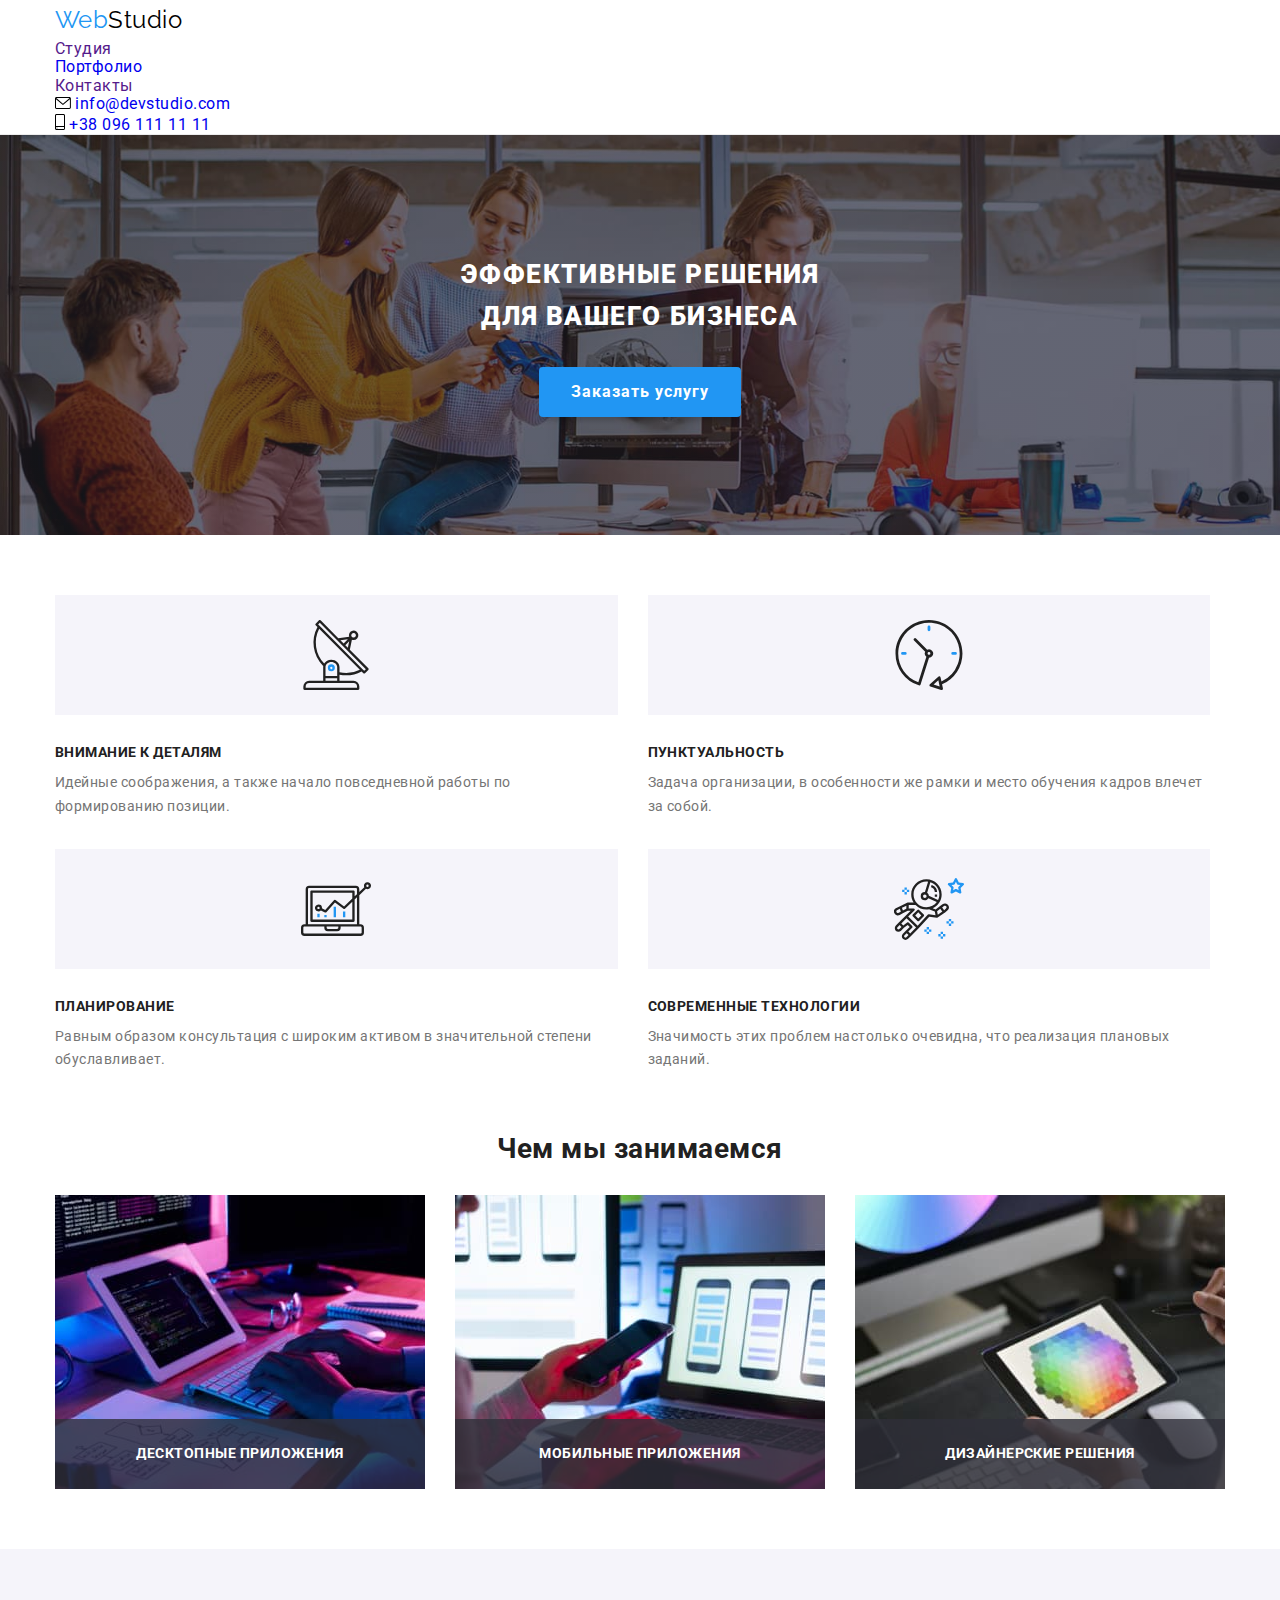
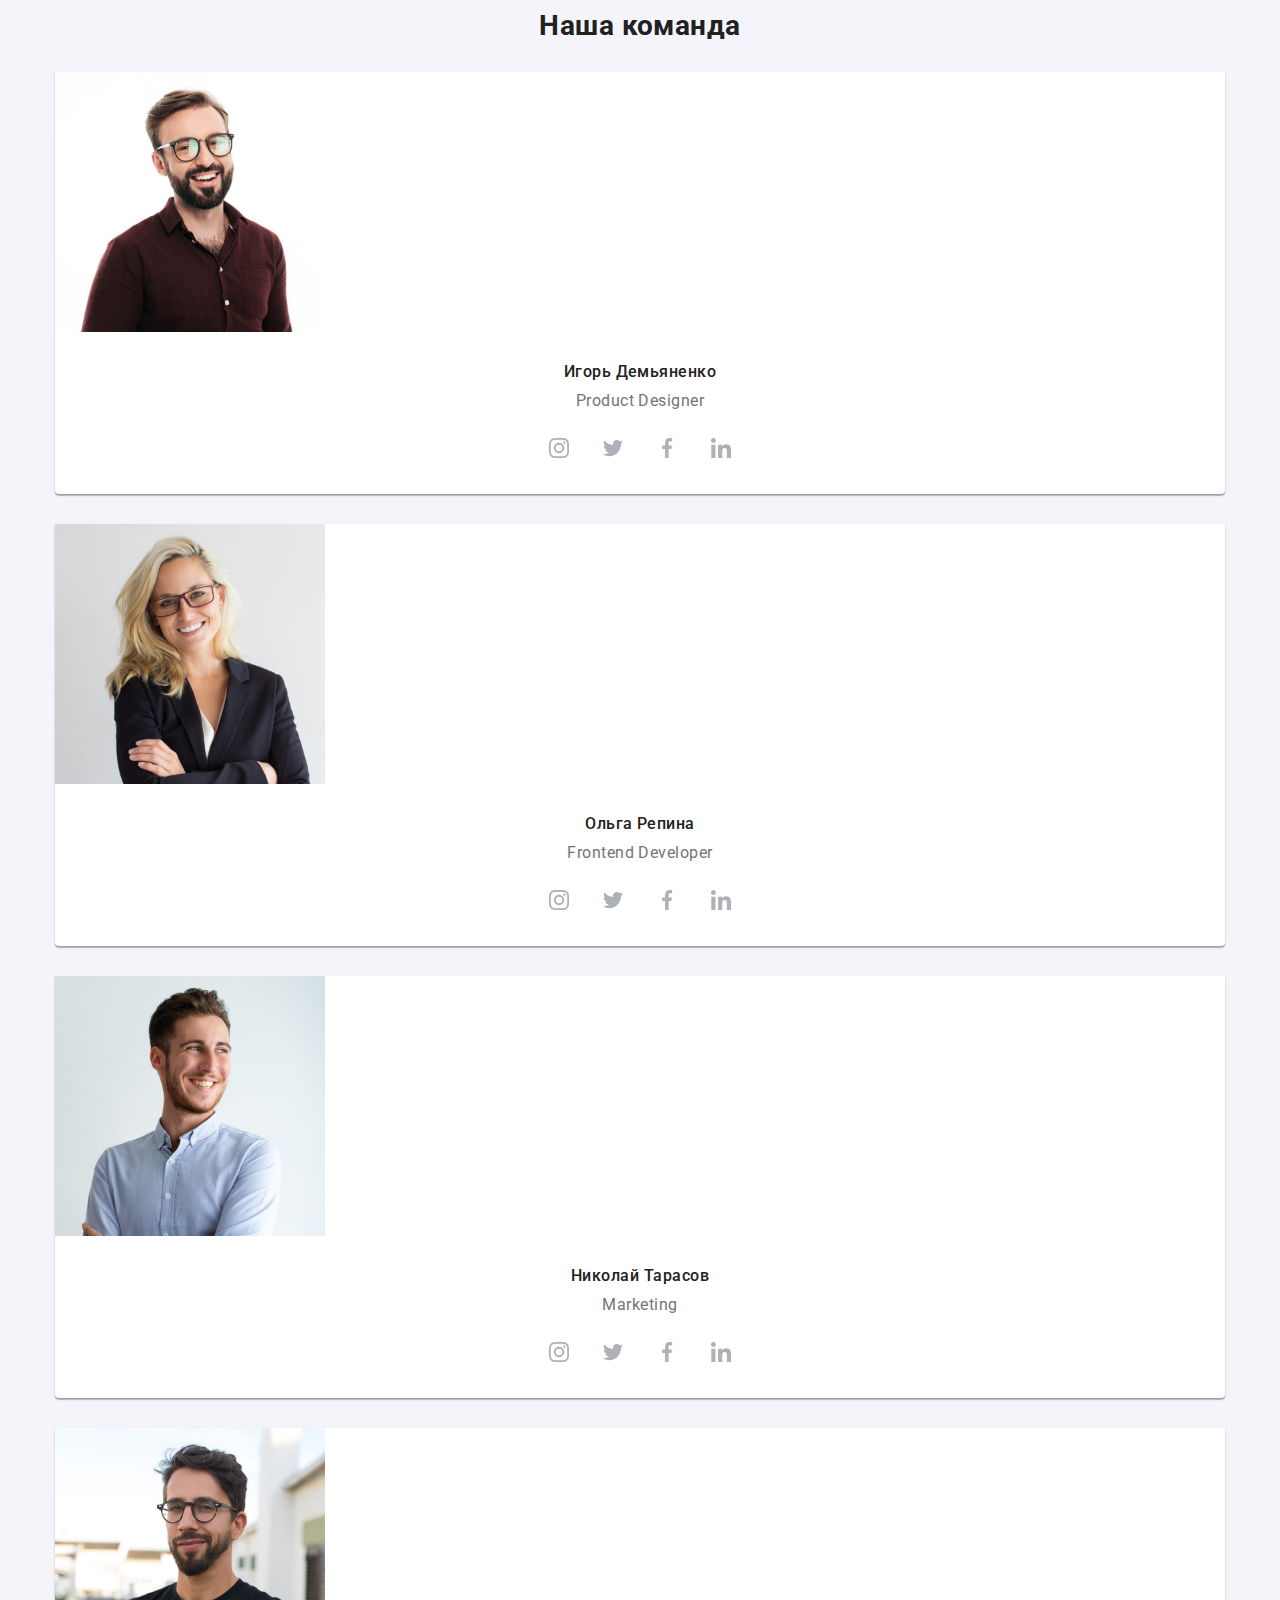
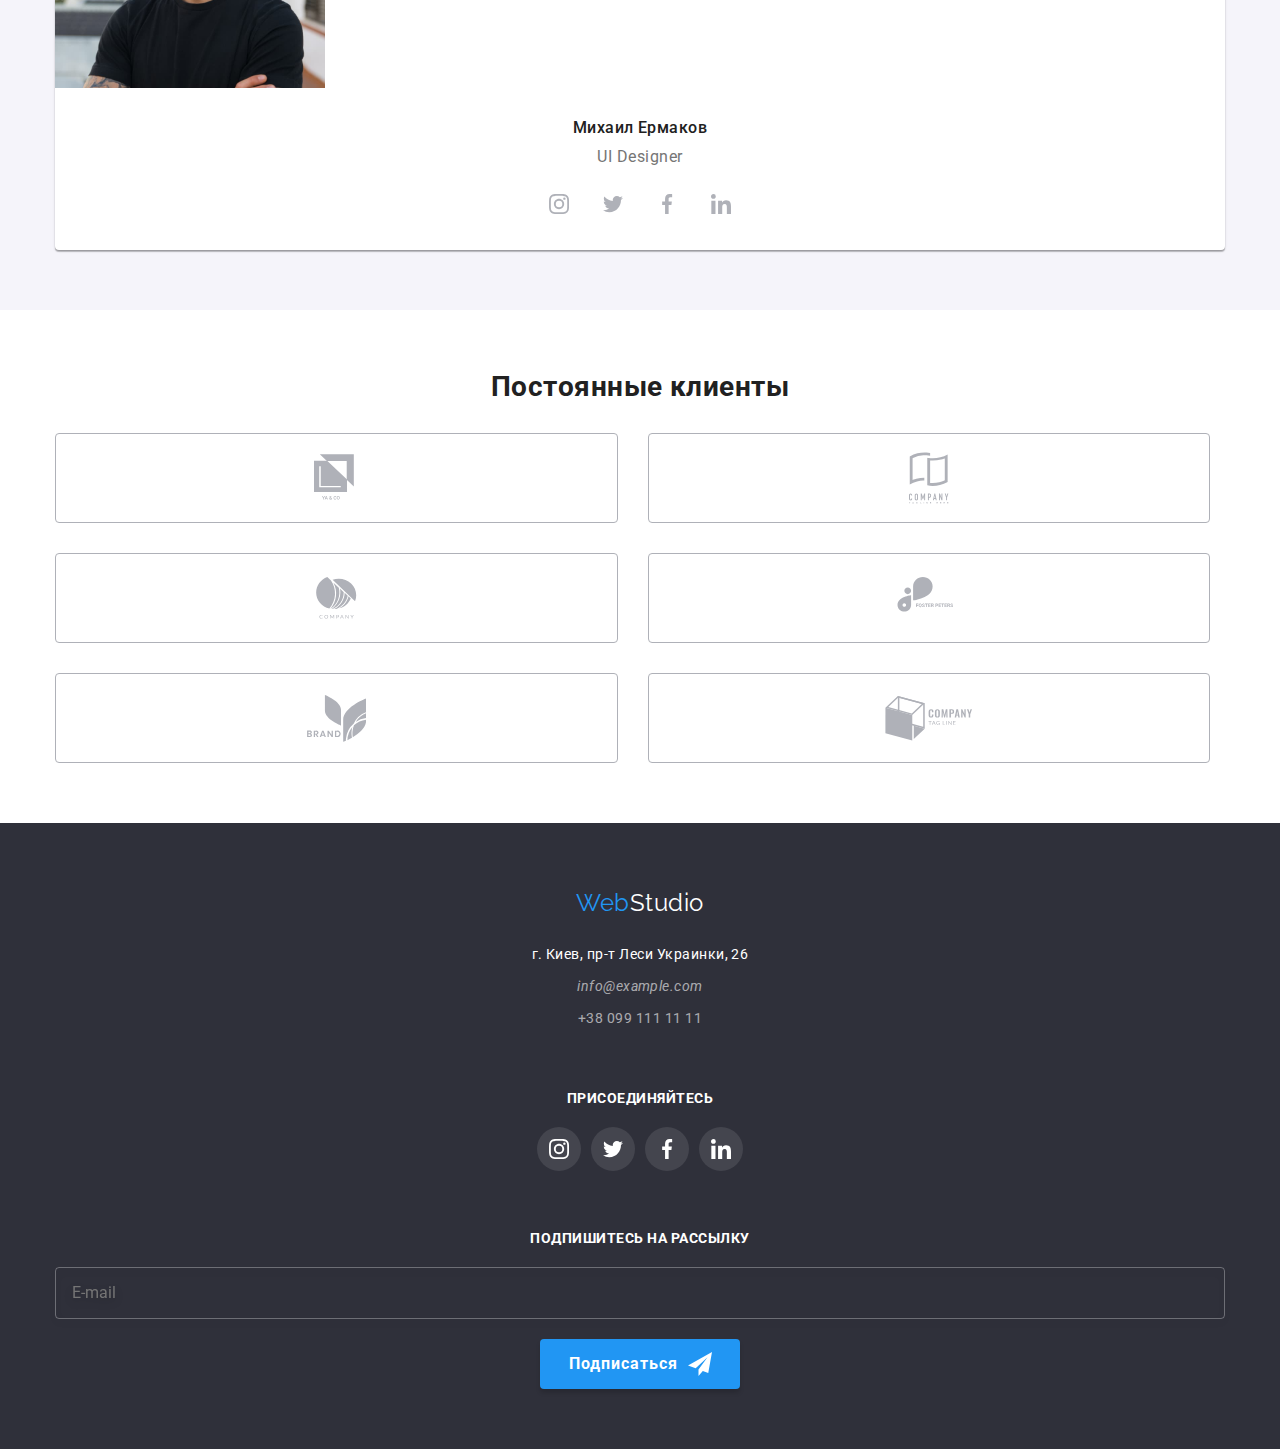
==== commit e9bee0ea: "mobile версия" ====
--- a/index.html
+++ b/index.html
@@ -469,13 +469,15 @@
             >
             <address class="footer-address">
               <ul class="list">
-                <li>г. Киев, пр-т Леси Украинки, 26</li>
-                <li>
+                <li class="footer-address_item">
+                  г. Киев, пр-т Леси Украинки, 26
+                </li>
+                <li class="footer-address_item">
                   <a href="maito:info@example.com" class="link italic"
                     >info@example.com</a
                   >
                 </li>
-                <li>
+                <li class="footer-address_item">
                   <a href="tel:+380991111111" class="link">+38 099 111 11 11</a>
                 </li>
               </ul>
--- a/css/main.min.css
+++ b/css/main.min.css
@@ -1,2 +1,2 @@
-body{color:#757575;background-color:#fff;font-family:Roboto,sans-serif;letter-spacing:0.03em}.list{list-style:none;padding:0;margin:0}h1,h2,h3,p{margin-top:0;margin-bottom:0}img{display:block;max-width:100%;height:auto}.container{width:1200px;padding-left:15px;padding-right:15px;margin-right:auto;margin-left:auto}.section{padding-top:94px;padding-bottom:94px}.visually-hidden{position:absolute !important;clip:rect(1px 1px 1px 1px);clip:rect(1px, 1px, 1px, 1px);padding:0 !important;border:0 !important;height:1px !important;width:1px !important;overflow:hidden}.link,.part-logo,.footer-logo{text-decoration:none;transition:color 250ms cubic-bezier(0.4, 0, 0.2, 1)}.section-title{color:#212121;font-weight:700;font-size:36px;line-height:1.17;text-align:center;margin-bottom:50px}.portfolio-section{color:#757575;font-size:16px;line-height:1.9}.btn,.hero__btn,.footer-form__btn-subscription,.modal-form__btn-send,.button-set__btn,.modal__btn-close{display:inline-block;cursor:pointer;text-align:center;padding:0;border:none;background-color:transparent}.hero__btn,.footer-form__btn-subscription,.modal-form__btn-send{color:#fff;font-weight:bold;font-size:16px;line-height:1.875;letter-spacing:0.06em;background-color:#2196f3;box-shadow:0px 4px 4px rgba(0,0,0,0.15);border-radius:4px;transition:background-color 250ms cubic-bezier(0.4, 0, 0.2, 1)}.hero__btn:hover,.hero__btn:focus,.footer-form__btn-subscription:hover,.footer-form__btn-subscription:focus,.modal-form__btn-send:hover,.modal-form__btn-send:focus{background-color:#188ce8}.hero__btn{padding:10px 32px}.footer-form__btn-subscription{display:flex;align-items:center;padding-bottom:10px;padding-right:28px;padding-top:10px;padding-left:29px;margin-left:12px}.footer-form__icon-send{fill:#fff;margin-left:10px}.button-set__btn{padding:6px 22px;color:#212121;background-color:#f5f4fa;font-weight:500;font-size:16px;line-height:1.625;border-radius:4px;transition:background-color 250ms cubic-bezier(0.4, 0, 0.2, 1),color 250ms cubic-bezier(0.4, 0, 0.2, 1),box-shaddow 250ms cubic-bezier(0.4, 0, 0.2, 1)}.button-set__btn:hover,.button-set__btn:focus{background-color:#2196f3;color:#fff;box-shadow:0px 3px 1px rgba(0,0,0,0.1),0px 1px 2px rgba(0,0,0,0.08),0px 2px 2px rgba(0,0,0,0.12)}.modal__btn-close{position:absolute;display:flex;align-items:center;justify-content:center;right:8px;top:8px;width:30px;height:30px;border:1px solid rgba(0,0,0,0.1);border-radius:50%;fill:#000;transition:fill 250ms cubic-bezier(0.4, 0, 0.2, 1)}.modal__btn-close:hover,.modal__btn-close:focus{fill:#2196f3}.modal-form__btn-send{display:block;margin-right:auto;margin-left:auto;padding:10px 55px 10px 56px}.overlay{max-width:1600px;padding:300 0;margin-left:auto;margin-right:auto;background-color:#2f303a;background-repeat:no-repeat;background-position:top;background-size:cover;background-image:linear-gradient(to right, rgba(47,48,58,0.4), rgba(47,48,58,0.4)),url(../images/bg.jpg)}.hero{color:#fff;text-align:center;padding-top:200px;padding-bottom:200px}.hero__title{font-weight:900;font-size:44px;line-height:1.36;letter-spacing:0.06em;text-transform:uppercase;margin-bottom:30px}.section-advantage{font-size:14px;line-height:1.7}.section-advantage__title{color:#212121;font-weight:700;font-size:14px;line-height:1.14;text-transform:uppercase;margin-bottom:10px}.section-advantage__list{display:flex;flex-wrap:wrap;margin-left:-30px;margin-top:-30px}.section-advantage__item{flex-basis:calc((100% - 120px) / 4);margin-left:30px;margin-top:30px}.section-advantage__item::before{display:block;content:'';height:120px;margin-bottom:30px;background-repeat:no-repeat;background-position:center;background-color:#f5f4fa;background-size:70px 70px}.icon-antenna::before{background-image:url("../images/antenna.svg")}.icon-clock::before{background-image:url("../images/clock.svg")}.icon-diagram::before{background-image:url("../images/diagram.svg")}.icon-astronaut::before{background-image:url("../images/astronaut.svg")}.section-workset{padding-top:0}.section-workset__list{display:flex;flex-wrap:wrap;margin-left:-30px;margin-top:-30px}.section-workset__item{flex-basis:calc((100% - 90px) / 3);margin-left:30px;margin-top:30px}.section-workset__thumb{position:relative}.section-workset__actions{position:absolute;bottom:0;display:flex;align-items:center;justify-content:center;height:70px;width:100%;background-color:rgba(47,48,58,0.8);font-weight:700;font-size:14px;line-height:1.14;text-align:center;text-transform:uppercase;color:#fff}.section-our-team{background-color:#f5f4fa;font-size:16px;line-height:1.19;text-align:center}.section-our-team__name{color:#212121;font-weight:500;font-size:16px;line-height:1.19;text-align:center;margin-top:30px;margin-bottom:10px}.section-our-team__list{display:flex;flex-wrap:wrap;margin-left:-30px;margin-top:-30px}.section-our-team__item{flex-basis:calc((100% - 120px) / 4);margin-left:30px;margin-top:30px;box-shadow:0px 1px 3px rgba(0,0,0,0.12),0px 1px 1px rgba(0,0,0,0.14),0px 2px 1px rgba(0,0,0,0.2);border-radius:0px 0px 4px 4px;padding-bottom:30px;background-color:#fff}.section-our-team p{margin-bottom:16px}.section-our-team__socnetworks{display:flex;justify-content:center}.socnetworks__link{display:flex;width:44px;height:44px;justify-content:center;align-items:center;border-radius:50%;fill:#afb1b8;transition:background-color 250ms cubic-bezier(0.4, 0, 0.2, 1),fill 250ms cubic-bezier(0.4, 0, 0.2, 1)}.socnetworks__link:hover,.socnetworks__link:focus{background-color:#2196f3;fill:#fff}.socnetworks__icon:not(:last-child){margin-right:10px}.section-clients{padding-bottom:88px}.section-clients__list{display:flex;flex-wrap:wrap;margin-top:-30px;margin-left:-30px}.section-clients__item{display:flex;flex-basis:calc((100% - 180px) / 6);margin-top:30px;margin-left:30px}.section-clients__link{display:flex;width:100%;height:90px;justify-content:center;align-items:center;border:1px solid #afb1b8;border-radius:4px;fill:#afb1b8;transition:fill 250ms cubic-bezier(0.4, 0, 0.2, 1),filter 250ms cubic-bezier(0.4, 0, 0.2, 1)}.section-clients__link:hover,.section-clients__link:focus{border-color:#2196f3;fill:#2196f3;filter:drop-shadow(0 4px 4px rgba(0,0,0,0.25))}.button-set{display:flex;justify-content:center;margin-bottom:50px}.button-set__item:not(:last-child){margin-right:8px}.card-set__title{color:#212121;font-weight:bold;font-size:18px;line-height:2;letter-spacing:0.06em}.card-set__caption{border-left:1px solid #eee;border-right:1px solid #eee;border-bottom:1px solid #eee;padding:20px 24px}.card-set{display:flex;flex-wrap:wrap;margin-left:-30px;margin-top:-30px}.card-set__item{flex-basis:calc((100% - 90px) / 3);margin-left:30px;margin-top:30px}.card-set__item:hover,.card-set__item:focus{box-shadow:0px 4px 4px rgba(0,0,0,0.25)}.card-set__thumb{position:relative;overflow:hidden}.card-set__description{position:absolute;top:100%;left:0;width:100%;height:100%;padding:63px 24px;background-color:rgba(33,150,243,0.9);font-weight:400;font-size:18px;line-height:1.5556;color:#fff;transition:250ms cubic-bezier(0.4, 0, 0.2, 1)}.card-set__link{display:block;text-decoration:none;color:inherit;width:100%}.card-set__link:hover .card-set__description,.card-set__link:focus .card-set__description{transform:translateY(-100%)}.logo{color:#2196f3;font-family:Raleway,sans-serif;font-size:26px;line-height:1.2}.logo:hover,.logo:focus,.logo:hover .part-logo,.logo:focus .part-logo{color:#2196f3}.part-logo{color:#000}.part-logo--inverse{color:#fff}.footer-logo{display:block;margin-bottom:20px}.footer-logo:hover,.footer-logo:focus,.footer-logo:hover .part-logo,.footer-logo:focus .part-logo{color:#2196f3}.site-nav{display:flex;margin-left:93px}.site-nav__item+.site-nav__item{margin-left:50px}.site-nav__link{display:block;color:#212121;font-weight:500;font-size:14px;line-height:1.14;letter-spacing:0.02em;padding-top:32px;padding-bottom:32px}.site-nav__link--current{color:#2196f3;position:relative}.site-nav__link--current::after{position:absolute;bottom:-1px;display:block;content:'';width:100%;height:4px;background-color:currentColor;border-radius:2px}.site-nav__link:hover,.site-nav__link:focus{color:#2196f3}.coordinates-nav{display:flex;margin-left:auto}.coordinates-nav__item+.coordinates-nav__item{margin-left:50px}.coordinates-nav__link{display:flex;align-items:center;color:#757575;font-weight:500;font-size:14px;line-height:1.14;letter-spacing:0.02em}.coordinates-nav__link:hover,.coordinates-nav__link:focus{color:#2196f3;fill:currentColor}.coordinates-nav__icon{fill:currentColor;margin-right:10px}.item-envelope{margin-left:10px}.main-nav{display:flex;align-items:center}.header-page__nav{display:flex;align-items:center}.header-page{border-bottom:1px solid #ececec}.footer{color:#fff;background-color:#2f303a;font-size:14px;line-height:1.7;padding-top:60px;padding-bottom:60px}.footer-address{font-style:normal}.footer-address .italic{font-style:italic}.footer .link{color:rgba(255,255,255,0.6)}.footer .link:hover,.footer .link:focus{color:#2196f3}.footer-grid{display:flex;justify-content:space-between}.footer-grid__part{flex-basis:calc((50% - 45px) / 2);align-self:baseline}.footer-subscription{flex-basis:calc(50% - 15px);align-self:baseline}.footer-socnetworks__title,.footer-subscription__title{margin-bottom:20px;text-align:left;font-weight:700;font-size:14px;line-height:1.14;text-transform:uppercase;color:#fff}.footer-socnetworks__list{display:flex}.footer-socnetworks__link{display:flex;width:44px;height:44px;align-items:center;justify-content:center;border-radius:50%;background-color:rgba(255,255,255,0.1);fill:#fff;transition:background-color 250ms cubic-bezier(0.4, 0, 0.2, 1)}.footer-socnetworks__link:hover,.footer-socnetworks__link:focus{background-color:#2196f3}.footer-socnetworks__item:not(:last-child){margin-right:10px}.footer-form__field{display:flex;justify-content:flex-end}.footer-form__input{width:100%;padding:15px 16px;border:1px solid rgba(255,255,255,0.3);filter:drop-shadow(0px 4px 4px rgba(0,0,0,0.15));border-radius:4px;background-color:inherit;font-weight:400;font-size:16px;line-height:1.25;color:rgba(255,255,255,0.6)}.backdrop{position:fixed;top:0;left:0;width:100%;height:100%;background-color:rgba(0,0,0,0.2);opacity:1;transition:opacity 250ms cubic-bezier(0.4, 0, 0.2, 1)}.backdrop.is-hidden{visibility:hidden;opacity:0;pointer-events:none}.backdrop.is-hidden .modal{visibility:visible;transform:translate(-50%, -50%) scale(0.7)}.modal{position:absolute;top:50%;left:50%;padding:40px;width:528px;background-color:#fff;box-shadow:0px 1px 3px rgba(0,0,0,0.12),0px 1px 1px rgba(0,0,0,0.14),0px 2px 1px rgba(0,0,0,0.2);border-radius:4px;transform:translate(-50%, -50%) scale(1);transition:transform 250ms cubic-bezier(0.4, 0, 0.2, 1)}.modal__title{font-weight:700;font-size:20px;line-height:1.16;text-align:center;letter-spacing:0.03em;color:#212121;margin-bottom:12px}.modal-form{margin-left:auto;margin-right:auto}.modal-form__field{display:flex;flex-direction:column;margin-bottom:10px}.modal-form__field:focus-within .modal-form__textarea{outline:none;border-color:#2196f3}.modal-form__input{width:100%;padding-top:12px;padding-right:16px;padding-bottom:12px;padding-left:42px;font-size:14px;border:1px solid rgba(33,33,33,0.2);border-radius:4px}.modal-form__label{margin-bottom:4px;font-weight:400;font-size:12px;line-height:1.1666;letter-spacing:0.01em;color:#757575}.modal-form__wrap{position:relative}.modal-form__wrap:focus-within .modal-form__icon,.modal-form__wrap:focus-within .modal-form__input{fill:#2196f3;outline:none;border-color:#2196f3}.modal-form__icon{position:absolute;left:12px;top:50%;transform:translateY(-50%);fill:#000}.modal-form__textarea{resize:none;height:120px;padding:12px 16px;border:1px solid rgba(33,33,33,0.2);border-radius:4px;font-size:14px}.modal-form__textarea::placeholder{font-weight:400;font-size:12px;line-height:1.1666;letter-spacing:0.01em;color:rgba(117,117,117,0.5)}.modal-form__accept{display:flex;align-items:center;margin-top:20px;margin-bottom:30px}.modal-form__policy{margin-left:8px;font-weight:400;font-size:14px;line-height:1.71;color:#757575}.modal-form__link-accept{font-weight:400;font-size:14px;line-height:1.71;color:#2196f3}.modal-form__checkbox{position:absolute !important;clip:rect(1px 1px 1px 1px);clip:rect(1px, 1px, 1px, 1px);padding:0 !important;border:0 !important;height:1px !important;width:1px !important;overflow:hidden}.modal-form__checkbox:checked+.modal-form__checkbox-icon{background-color:#2196f3;background-origin:border-box;border-color:transparent}.modal-form__checkbox-icon{display:flex;align-items:center;width:16px;height:15px;border:2px solid #212121;border-radius:2px}
+body{color:#757575;background-color:#fff;font-family:Roboto,sans-serif;letter-spacing:0.03em}.list{list-style:none;padding:0;margin:0}h1,h2,h3,p{margin-top:0;margin-bottom:0}img{display:block;max-width:100%;height:auto}.container{padding-left:15px;padding-right:15px;margin-right:auto;margin-left:auto}@media screen and (min-width: 480px){.container{width:480px}}@media screen and (min-width: 768px){.container{width:768px}}@media screen and (min-width: 1200px){.container{width:1200px}}.section{padding-top:60px;padding-bottom:60px}.visually-hidden{position:absolute !important;clip:rect(1px 1px 1px 1px);clip:rect(1px, 1px, 1px, 1px);padding:0 !important;border:0 !important;height:1px !important;width:1px !important;overflow:hidden}.link,.part-logo,.footer-logo{text-decoration:none;transition:color 250ms cubic-bezier(0.4, 0, 0.2, 1)}.section-title{color:#212121;font-weight:700;font-size:28px;line-height:1.179;text-align:center;margin-bottom:30px}.portfolio-section{color:#757575;font-size:16px;line-height:1.9}.btn,.hero__btn,.footer-form__btn-subscription,.modal-form__btn-send,.button-set__btn,.modal__btn-close{display:inline-block;cursor:pointer;text-align:center;padding:0;border:none;background-color:transparent}.hero__btn,.footer-form__btn-subscription,.modal-form__btn-send{color:#fff;font-weight:bold;font-size:16px;line-height:1.875;letter-spacing:0.06em;background-color:#2196f3;box-shadow:0px 4px 4px rgba(0,0,0,0.15);border-radius:4px;transition:background-color 250ms cubic-bezier(0.4, 0, 0.2, 1)}.hero__btn:hover,.hero__btn:focus,.footer-form__btn-subscription:hover,.footer-form__btn-subscription:focus,.modal-form__btn-send:hover,.modal-form__btn-send:focus{background-color:#188ce8}.hero__btn{padding:10px 32px}.footer-form__btn-subscription{display:flex;align-items:center;padding-bottom:10px;padding-right:28px;padding-top:10px;padding-left:29px;margin-left:auto;margin-right:auto}.footer-form__icon-send{fill:#fff;margin-left:10px}.button-set__btn{padding:6px 22px;color:#212121;background-color:#f5f4fa;font-weight:500;font-size:16px;line-height:1.625;border-radius:4px;transition:background-color 250ms cubic-bezier(0.4, 0, 0.2, 1),color 250ms cubic-bezier(0.4, 0, 0.2, 1),box-shaddow 250ms cubic-bezier(0.4, 0, 0.2, 1)}.button-set__btn:hover,.button-set__btn:focus{background-color:#2196f3;color:#fff;box-shadow:0px 3px 1px rgba(0,0,0,0.1),0px 1px 2px rgba(0,0,0,0.08),0px 2px 2px rgba(0,0,0,0.12)}.modal__btn-close{position:absolute;display:flex;align-items:center;justify-content:center;right:8px;top:8px;width:30px;height:30px;border:1px solid rgba(0,0,0,0.1);border-radius:50%;fill:#000;transition:fill 250ms cubic-bezier(0.4, 0, 0.2, 1)}.modal__btn-close:hover,.modal__btn-close:focus{fill:#2196f3}.modal-form__btn-send{display:block;margin-right:auto;margin-left:auto;padding:10px 55px 10px 56px}.overlay{max-width:1600px;padding:300px 0;margin-left:auto;margin-right:auto;background-color:#2f303a;background-repeat:no-repeat;background-position:top;background-size:cover;background-image:linear-gradient(to right, rgba(47,48,58,0.4), rgba(47,48,58,0.4)),url(../images/bg.jpg)}.hero{color:#fff;text-align:center;padding-top:118px;padding-bottom:118px}.hero__title{font-weight:900;font-size:26px;line-height:1.62;letter-spacing:0.06em;text-transform:uppercase;margin-bottom:30px}.section-advantage{font-size:14px;line-height:1.7}.section-advantage__title{color:#212121;text-align:center;font-weight:700;font-size:14px;line-height:1.14;text-transform:uppercase;margin-bottom:10px}@media screen and (min-width: 768px){.section-advantage__title{text-align:left}}@media screen and (min-width: 480px){.section-advantage__list{margin-top:-30px}}@media screen and (min-width: 768px){.section-advantage__list{display:flex;flex-wrap:wrap;margin-left:-15px;margin-top:-30x}}@media screen and (min-width: 480px){.section-advantage__item{margin-top:30px;margin-left:15px;margin-bottom:0px;margin-right:15px}}@media screen and (min-width: 768px){.section-advantage__item{flex-basis:calc((100% - 2 * 30px) / 2)}}.section-advantage__item::before{display:block;content:'';height:120px;margin-bottom:30px;background-repeat:no-repeat;background-position:center;background-color:#f5f4fa;background-size:70px 70px}.icon-antenna::before{background-image:url("../images/antenna.svg")}.icon-clock::before{background-image:url("../images/clock.svg")}.icon-diagram::before{background-image:url("../images/diagram.svg")}.icon-astronaut::before{background-image:url("../images/astronaut.svg")}.section-workset{padding-top:0}@media (max-width: 1199px){.section-workset{display:none}}.section-workset__list{display:flex;flex-wrap:wrap;margin-left:-30px;margin-top:-30px}.section-workset__item{flex-basis:calc((100% - 90px) / 3);margin-left:30px;margin-top:30px}.section-workset__thumb{position:relative}.section-workset__actions{position:absolute;bottom:0;display:flex;align-items:center;justify-content:center;height:70px;width:100%;background-color:rgba(47,48,58,0.8);font-weight:700;font-size:14px;line-height:1.14;text-align:center;text-transform:uppercase;color:#fff}.section-our-team{background-color:#f5f4fa;font-size:16px;line-height:1.19;text-align:center}.section-our-team__name{color:#212121;font-weight:500;font-size:16px;line-height:1.19;text-align:center;margin-top:30px;margin-bottom:10px}.section-our-team__item{margin-top:30px;box-shadow:0px 1px 3px rgba(0,0,0,0.12),0px 1px 1px rgba(0,0,0,0.14),0px 2px 1px rgba(0,0,0,0.2);border-radius:0px 0px 4px 4px;padding-bottom:24px;background-color:#fff}.section-our-team p{margin-bottom:16px}.section-our-team__socnetworks{display:flex;justify-content:center}.socnetworks__link{display:flex;width:44px;height:44px;justify-content:center;align-items:center;border-radius:50%;fill:#afb1b8;transition:background-color 250ms cubic-bezier(0.4, 0, 0.2, 1),fill 250ms cubic-bezier(0.4, 0, 0.2, 1)}.socnetworks__link:hover,.socnetworks__link:focus{background-color:#2196f3;fill:#fff}.socnetworks__icon:not(:last-child){margin-right:10px}.section-clients__list{display:flex;flex-wrap:wrap;margin-top:-30px;margin-left:-15px}.section-clients__item{width:calc((100% - 2 * 30px) / 2);margin-top:30px;margin-left:15px;margin-bottom:0px;margin-right:15px}.section-clients__link{display:flex;width:100%;height:90px;justify-content:center;align-items:center;border:1px solid #afb1b8;border-radius:4px;fill:#afb1b8;transition:fill 250ms cubic-bezier(0.4, 0, 0.2, 1),filter 250ms cubic-bezier(0.4, 0, 0.2, 1)}.section-clients__link:hover,.section-clients__link:focus{border-color:#2196f3;fill:#2196f3;filter:drop-shadow(0 4px 4px rgba(0,0,0,0.25))}.button-set{display:flex;flex-wrap:wrap;margin-bottom:40px}.button-set__item:not(:last-child){margin-right:8px}.button-set__item:nth-child(-n+3){margin-bottom:15px}.card-set__title{color:#212121;font-weight:bold;font-size:18px;line-height:2;letter-spacing:0.06em}.card-set__caption{border-left:1px solid #eee;border-right:1px solid #eee;border-bottom:1px solid #eee;padding:20px 24px}.card-set__item:not(:first-child){margin-top:30px}.card-set__item:hover,.card-set__item:focus{box-shadow:0px 4px 4px rgba(0,0,0,0.25)}.card-set__thumb{position:relative;overflow:hidden}.card-set__description{position:absolute;top:100%;left:0;width:100%;height:100%;padding:63px 24px;background-color:rgba(33,150,243,0.9);font-weight:400;font-size:18px;line-height:1.5556;color:#fff;transition:250ms cubic-bezier(0.4, 0, 0.2, 1)}.card-set__link{display:block;text-decoration:none;color:inherit;width:100%}.card-set__link:hover .card-set__description,.card-set__link:focus .card-set__description{transform:translateY(-100%)}.logo{color:#2196f3;font-family:Raleway,sans-serif;font-size:24px;line-height:1.666}.logo:hover,.logo:focus,.logo:hover .part-logo,.logo:focus .part-logo{color:#2196f3}.part-logo{color:#000}.part-logo--inverse{color:#fff}.footer-logo:hover,.footer-logo:focus,.footer-logo:hover .part-logo,.footer-logo:focus .part-logo{color:#2196f3}.header-page{border-bottom:1px solid #ececec}.footer{color:#fff;background-color:#2f303a;font-size:14px;line-height:1.7;padding-top:60px;padding-bottom:60px}.footer-address{font-style:normal;margin-top:20px}.footer-address .italic{font-style:italic}.footer-address_item:not(:first-child){margin-top:8px}.footer .link{color:rgba(255,255,255,0.6)}.footer .link:hover,.footer .link:focus{color:#2196f3}.footer-grid__part{text-align:center;margin-bottom:60px}.footer-socnetworks__title,.footer-subscription__title{margin-bottom:20px;text-align:center;font-weight:700;font-size:14px;line-height:1.14;text-transform:uppercase;color:#fff}.footer-socnetworks{margin-bottom:60px}.footer-socnetworks__list{display:flex;justify-content:center}.footer-socnetworks__link{display:flex;width:44px;height:44px;align-items:center;justify-content:center;border-radius:50%;background-color:rgba(255,255,255,0.1);fill:#fff;transition:background-color 250ms cubic-bezier(0.4, 0, 0.2, 1)}.footer-socnetworks__link:hover,.footer-socnetworks__link:focus{background-color:#2196f3}.footer-socnetworks__item:not(:last-child){margin-right:10px}.footer-form__input{width:100%;padding:15px 16px;border:1px solid rgba(255,255,255,0.3);filter:drop-shadow(0px 4px 4px rgba(0,0,0,0.15));border-radius:4px;background-color:inherit;font-weight:400;font-size:16px;line-height:1.25;color:rgba(255,255,255,0.6);margin-bottom:20px}.backdrop{position:fixed;top:0;left:0;width:100%;height:100%;background-color:rgba(0,0,0,0.2);opacity:1;transition:opacity 250ms cubic-bezier(0.4, 0, 0.2, 1)}.backdrop.is-hidden{visibility:hidden;opacity:0;pointer-events:none}.backdrop.is-hidden .modal{visibility:visible;transform:translate(-50%, -50%) scale(0.7)}.modal{position:absolute;top:50%;left:50%;padding:40px;width:450px;background-color:#fff;box-shadow:0px 1px 3px rgba(0,0,0,0.12),0px 1px 1px rgba(0,0,0,0.14),0px 2px 1px rgba(0,0,0,0.2);border-radius:4px;transform:translate(-50%, -50%) scale(1);transition:transform 250ms cubic-bezier(0.4, 0, 0.2, 1)}.modal__title{font-weight:700;font-size:20px;line-height:1.16;text-align:center;letter-spacing:0.03em;color:#212121;margin-bottom:12px}.modal-form{margin-left:auto;margin-right:auto}.modal-form__field{display:flex;flex-direction:column;margin-bottom:10px}.modal-form__field:focus-within .modal-form__textarea{outline:none;border-color:#2196f3}.modal-form__input{width:100%;padding-top:12px;padding-right:16px;padding-bottom:12px;padding-left:42px;font-size:14px;border:1px solid rgba(33,33,33,0.2);border-radius:4px}.modal-form__label{margin-bottom:4px;font-weight:400;font-size:12px;line-height:1.1666;letter-spacing:0.01em;color:#757575}.modal-form__wrap{position:relative}.modal-form__wrap:focus-within .modal-form__icon,.modal-form__wrap:focus-within .modal-form__input{fill:#2196f3;outline:none;border-color:#2196f3}.modal-form__icon{position:absolute;left:12px;top:50%;transform:translateY(-50%);fill:#000}.modal-form__textarea{resize:none;height:120px;padding:12px 16px;border:1px solid rgba(33,33,33,0.2);border-radius:4px;font-size:14px}.modal-form__textarea::placeholder{font-weight:400;font-size:12px;line-height:1.1666;letter-spacing:0.01em;color:rgba(117,117,117,0.5)}.modal-form__accept{display:flex;align-items:center;margin-top:20px;margin-bottom:30px}.modal-form__policy{margin-left:8px;font-weight:400;font-size:12px;line-height:1.666;letter-spacing:0.03em;color:#757575}.modal-form__link-accept{color:#2196f3}.modal-form__checkbox{position:absolute !important;clip:rect(1px 1px 1px 1px);clip:rect(1px, 1px, 1px, 1px);padding:0 !important;border:0 !important;height:1px !important;width:1px !important;overflow:hidden}.modal-form__checkbox:checked+.modal-form__checkbox-icon{background-color:#2196f3;background-origin:border-box;border-color:transparent}.modal-form__checkbox-icon{display:flex;align-items:center;width:16px;height:15px;border:2px solid #212121;border-radius:2px}
 /*# sourceMappingURL=main.min.css.map */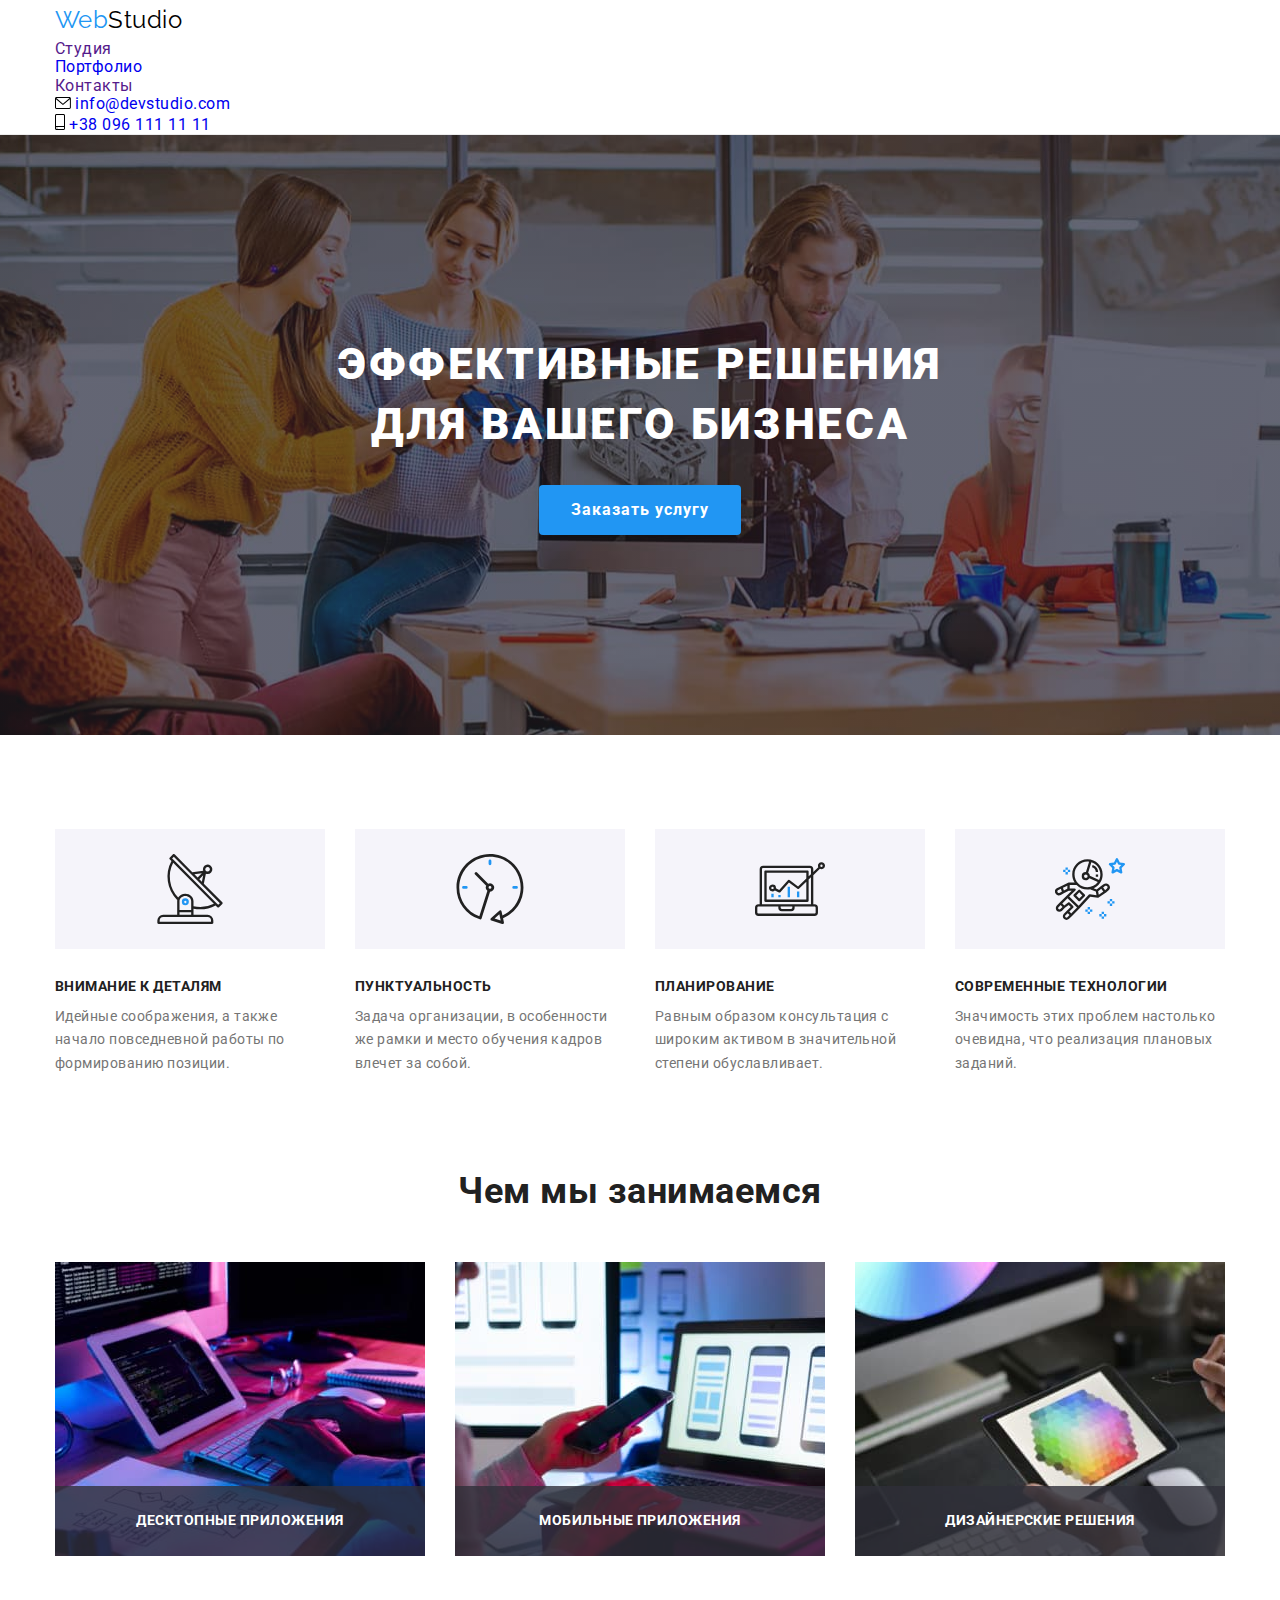
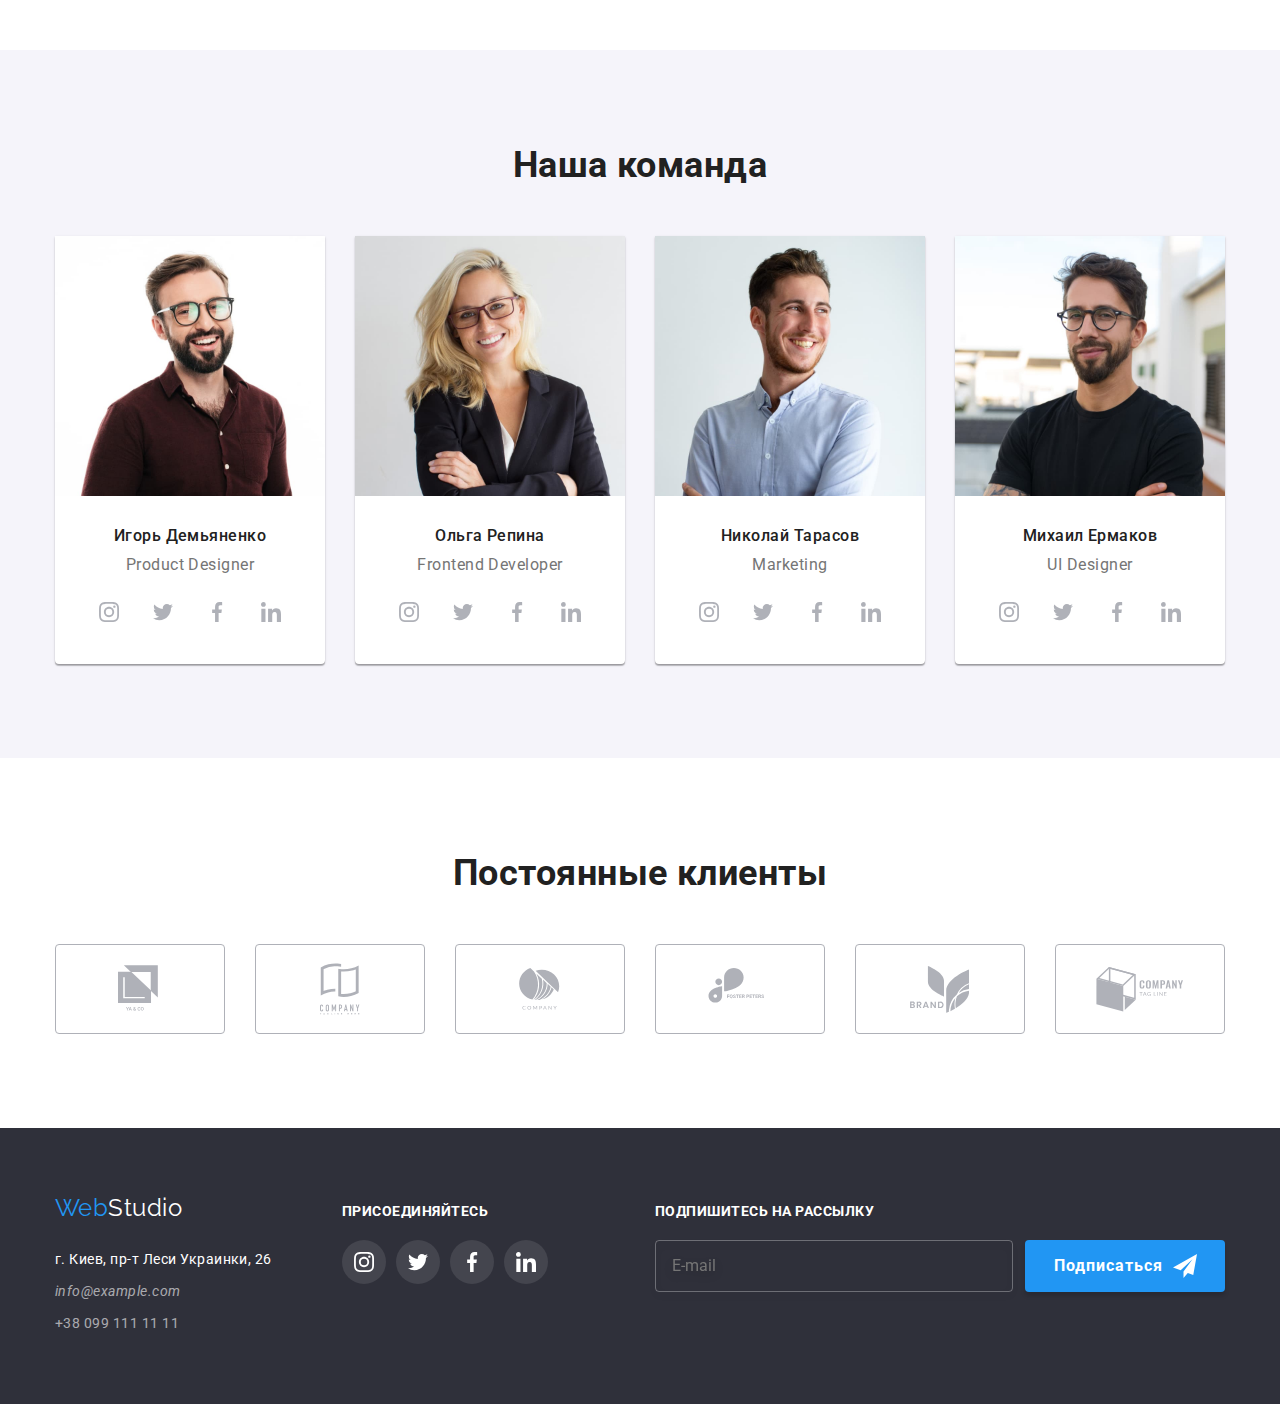
==== commit 0ec790ba: "mobile версия и tablet" ====
--- a/index.html
+++ b/index.html
@@ -464,26 +464,84 @@
       <div class="container">
         <div class="footer-grid">
           <div class="footer-grid__part">
-            <a href="" class="logo footer-logo"
-              >Web<span class="part-logo part-logo--inverse">Studio</span></a
-            >
-            <address class="footer-address">
-              <ul class="list">
-                <li class="footer-address_item">
-                  г. Киев, пр-т Леси Украинки, 26
-                </li>
-                <li class="footer-address_item">
-                  <a href="maito:info@example.com" class="link italic"
-                    >info@example.com</a
+            <div class="footer-grid__address">
+              <a href="" class="logo footer-logo"
+                >Web<span class="part-logo part-logo--inverse">Studio</span></a
+              >
+              <address class="footer-address">
+                <ul class="list">
+                  <li class="footer-address_item">
+                    г. Киев, пр-т Леси Украинки, 26
+                  </li>
+                  <li class="footer-address_item">
+                    <a href="maito:info@example.com" class="link italic"
+                      >info@example.com</a
+                    >
+                  </li>
+                  <li class="footer-address_item">
+                    <a href="tel:+380991111111" class="link"
+                      >+38 099 111 11 11</a
+                    >
+                  </li>
+                </ul>
+              </address>
+            </div>
+            <div class="footer-socnetworks">
+              <h2 class="footer-socnetworks__title">присоединяйтесь</h2>
+              <ul class="list footer-socnetworks__list">
+                <li class="footer-socnetworks__item">
+                  <a
+                    href=""
+                    class="footer-socnetworks__link"
+                    target="_blank"
+                    rel="noreferrer noopener"
+                    aria-label="instagram"
                   >
-                </li>
-                <li class="footer-address_item">
-                  <a href="tel:+380991111111" class="link">+38 099 111 11 11</a>
+                    <svg width="20px" height="20px">
+                      <use href="./images/symbol-defs.svg#icon-instagram"></use>
+                    </svg>
+                  </a>
+                </li>
+                <li class="footer-socnetworks__item">
+                  <a
+                    href=""
+                    class="footer-socnetworks__link"
+                    target="_blank"
+                    rel="noreferrer noopener"
+                    aria-label="twitter"
+                    ><svg width="20px" height="20px">
+                      <use href="./images/symbol-defs.svg#icon-twitter"></use>
+                    </svg>
+                  </a>
+                </li>
+                <li class="footer-socnetworks__item">
+                  <a
+                    href=""
+                    class="footer-socnetworks__link"
+                    target="_blank"
+                    rel="noreferrer noopener"
+                    aria-label="facebook"
+                    ><svg width="20px" height="20px">
+                      <use href="./images/symbol-defs.svg#icon-facebook"></use>
+                    </svg>
+                  </a>
+                </li>
+                <li class="footer-socnetworks__item">
+                  <a
+                    href=""
+                    class="footer-socnetworks__link"
+                    target="_blank"
+                    rel="noreferrer noopener"
+                    aria-label="linkedin"
+                    ><svg width="20px" height="20px">
+                      <use href="./images/symbol-defs.svg#icon-linkedin"></use>
+                    </svg>
+                  </a>
                 </li>
               </ul>
-            </address>
+            </div>
           </div>
-          <div class="footer-socnetworks footer-grid__part">
+          <!-- <div class="footer-socnetworks footer-grid__part">
             <h2 class="footer-socnetworks__title">присоединяйтесь</h2>
             <ul class="list footer-socnetworks__list">
               <li class="footer-socnetworks__item">
@@ -536,7 +594,7 @@
                 </a>
               </li>
             </ul>
-          </div>
+          </div> -->
           <div class="footer-subscription">
             <h2 class="footer-subscription__title">Подпишитесь на рассылку</h2>
             <form class="footer-form">
--- a/css/main.min.css
+++ b/css/main.min.css
@@ -1,2 +1,2 @@
-body{color:#757575;background-color:#fff;font-family:Roboto,sans-serif;letter-spacing:0.03em}.list{list-style:none;padding:0;margin:0}h1,h2,h3,p{margin-top:0;margin-bottom:0}img{display:block;max-width:100%;height:auto}.container{padding-left:15px;padding-right:15px;margin-right:auto;margin-left:auto}@media screen and (min-width: 480px){.container{width:480px}}@media screen and (min-width: 768px){.container{width:768px}}@media screen and (min-width: 1200px){.container{width:1200px}}.section{padding-top:60px;padding-bottom:60px}.visually-hidden{position:absolute !important;clip:rect(1px 1px 1px 1px);clip:rect(1px, 1px, 1px, 1px);padding:0 !important;border:0 !important;height:1px !important;width:1px !important;overflow:hidden}.link,.part-logo,.footer-logo{text-decoration:none;transition:color 250ms cubic-bezier(0.4, 0, 0.2, 1)}.section-title{color:#212121;font-weight:700;font-size:28px;line-height:1.179;text-align:center;margin-bottom:30px}.portfolio-section{color:#757575;font-size:16px;line-height:1.9}.btn,.hero__btn,.footer-form__btn-subscription,.modal-form__btn-send,.button-set__btn,.modal__btn-close{display:inline-block;cursor:pointer;text-align:center;padding:0;border:none;background-color:transparent}.hero__btn,.footer-form__btn-subscription,.modal-form__btn-send{color:#fff;font-weight:bold;font-size:16px;line-height:1.875;letter-spacing:0.06em;background-color:#2196f3;box-shadow:0px 4px 4px rgba(0,0,0,0.15);border-radius:4px;transition:background-color 250ms cubic-bezier(0.4, 0, 0.2, 1)}.hero__btn:hover,.hero__btn:focus,.footer-form__btn-subscription:hover,.footer-form__btn-subscription:focus,.modal-form__btn-send:hover,.modal-form__btn-send:focus{background-color:#188ce8}.hero__btn{padding:10px 32px}.footer-form__btn-subscription{display:flex;align-items:center;padding-bottom:10px;padding-right:28px;padding-top:10px;padding-left:29px;margin-left:auto;margin-right:auto}.footer-form__icon-send{fill:#fff;margin-left:10px}.button-set__btn{padding:6px 22px;color:#212121;background-color:#f5f4fa;font-weight:500;font-size:16px;line-height:1.625;border-radius:4px;transition:background-color 250ms cubic-bezier(0.4, 0, 0.2, 1),color 250ms cubic-bezier(0.4, 0, 0.2, 1),box-shaddow 250ms cubic-bezier(0.4, 0, 0.2, 1)}.button-set__btn:hover,.button-set__btn:focus{background-color:#2196f3;color:#fff;box-shadow:0px 3px 1px rgba(0,0,0,0.1),0px 1px 2px rgba(0,0,0,0.08),0px 2px 2px rgba(0,0,0,0.12)}.modal__btn-close{position:absolute;display:flex;align-items:center;justify-content:center;right:8px;top:8px;width:30px;height:30px;border:1px solid rgba(0,0,0,0.1);border-radius:50%;fill:#000;transition:fill 250ms cubic-bezier(0.4, 0, 0.2, 1)}.modal__btn-close:hover,.modal__btn-close:focus{fill:#2196f3}.modal-form__btn-send{display:block;margin-right:auto;margin-left:auto;padding:10px 55px 10px 56px}.overlay{max-width:1600px;padding:300px 0;margin-left:auto;margin-right:auto;background-color:#2f303a;background-repeat:no-repeat;background-position:top;background-size:cover;background-image:linear-gradient(to right, rgba(47,48,58,0.4), rgba(47,48,58,0.4)),url(../images/bg.jpg)}.hero{color:#fff;text-align:center;padding-top:118px;padding-bottom:118px}.hero__title{font-weight:900;font-size:26px;line-height:1.62;letter-spacing:0.06em;text-transform:uppercase;margin-bottom:30px}.section-advantage{font-size:14px;line-height:1.7}.section-advantage__title{color:#212121;text-align:center;font-weight:700;font-size:14px;line-height:1.14;text-transform:uppercase;margin-bottom:10px}@media screen and (min-width: 768px){.section-advantage__title{text-align:left}}@media screen and (min-width: 480px){.section-advantage__list{margin-top:-30px}}@media screen and (min-width: 768px){.section-advantage__list{display:flex;flex-wrap:wrap;margin-left:-15px;margin-top:-30x}}@media screen and (min-width: 480px){.section-advantage__item{margin-top:30px;margin-left:15px;margin-bottom:0px;margin-right:15px}}@media screen and (min-width: 768px){.section-advantage__item{flex-basis:calc((100% - 2 * 30px) / 2)}}.section-advantage__item::before{display:block;content:'';height:120px;margin-bottom:30px;background-repeat:no-repeat;background-position:center;background-color:#f5f4fa;background-size:70px 70px}.icon-antenna::before{background-image:url("../images/antenna.svg")}.icon-clock::before{background-image:url("../images/clock.svg")}.icon-diagram::before{background-image:url("../images/diagram.svg")}.icon-astronaut::before{background-image:url("../images/astronaut.svg")}.section-workset{padding-top:0}@media (max-width: 1199px){.section-workset{display:none}}.section-workset__list{display:flex;flex-wrap:wrap;margin-left:-30px;margin-top:-30px}.section-workset__item{flex-basis:calc((100% - 90px) / 3);margin-left:30px;margin-top:30px}.section-workset__thumb{position:relative}.section-workset__actions{position:absolute;bottom:0;display:flex;align-items:center;justify-content:center;height:70px;width:100%;background-color:rgba(47,48,58,0.8);font-weight:700;font-size:14px;line-height:1.14;text-align:center;text-transform:uppercase;color:#fff}.section-our-team{background-color:#f5f4fa;font-size:16px;line-height:1.19;text-align:center}.section-our-team__name{color:#212121;font-weight:500;font-size:16px;line-height:1.19;text-align:center;margin-top:30px;margin-bottom:10px}.section-our-team__item{margin-top:30px;box-shadow:0px 1px 3px rgba(0,0,0,0.12),0px 1px 1px rgba(0,0,0,0.14),0px 2px 1px rgba(0,0,0,0.2);border-radius:0px 0px 4px 4px;padding-bottom:24px;background-color:#fff}.section-our-team p{margin-bottom:16px}.section-our-team__socnetworks{display:flex;justify-content:center}.socnetworks__link{display:flex;width:44px;height:44px;justify-content:center;align-items:center;border-radius:50%;fill:#afb1b8;transition:background-color 250ms cubic-bezier(0.4, 0, 0.2, 1),fill 250ms cubic-bezier(0.4, 0, 0.2, 1)}.socnetworks__link:hover,.socnetworks__link:focus{background-color:#2196f3;fill:#fff}.socnetworks__icon:not(:last-child){margin-right:10px}.section-clients__list{display:flex;flex-wrap:wrap;margin-top:-30px;margin-left:-15px}.section-clients__item{width:calc((100% - 2 * 30px) / 2);margin-top:30px;margin-left:15px;margin-bottom:0px;margin-right:15px}.section-clients__link{display:flex;width:100%;height:90px;justify-content:center;align-items:center;border:1px solid #afb1b8;border-radius:4px;fill:#afb1b8;transition:fill 250ms cubic-bezier(0.4, 0, 0.2, 1),filter 250ms cubic-bezier(0.4, 0, 0.2, 1)}.section-clients__link:hover,.section-clients__link:focus{border-color:#2196f3;fill:#2196f3;filter:drop-shadow(0 4px 4px rgba(0,0,0,0.25))}.button-set{display:flex;flex-wrap:wrap;margin-bottom:40px}.button-set__item:not(:last-child){margin-right:8px}.button-set__item:nth-child(-n+3){margin-bottom:15px}.card-set__title{color:#212121;font-weight:bold;font-size:18px;line-height:2;letter-spacing:0.06em}.card-set__caption{border-left:1px solid #eee;border-right:1px solid #eee;border-bottom:1px solid #eee;padding:20px 24px}.card-set__item:not(:first-child){margin-top:30px}.card-set__item:hover,.card-set__item:focus{box-shadow:0px 4px 4px rgba(0,0,0,0.25)}.card-set__thumb{position:relative;overflow:hidden}.card-set__description{position:absolute;top:100%;left:0;width:100%;height:100%;padding:63px 24px;background-color:rgba(33,150,243,0.9);font-weight:400;font-size:18px;line-height:1.5556;color:#fff;transition:250ms cubic-bezier(0.4, 0, 0.2, 1)}.card-set__link{display:block;text-decoration:none;color:inherit;width:100%}.card-set__link:hover .card-set__description,.card-set__link:focus .card-set__description{transform:translateY(-100%)}.logo{color:#2196f3;font-family:Raleway,sans-serif;font-size:24px;line-height:1.666}.logo:hover,.logo:focus,.logo:hover .part-logo,.logo:focus .part-logo{color:#2196f3}.part-logo{color:#000}.part-logo--inverse{color:#fff}.footer-logo:hover,.footer-logo:focus,.footer-logo:hover .part-logo,.footer-logo:focus .part-logo{color:#2196f3}.header-page{border-bottom:1px solid #ececec}.footer{color:#fff;background-color:#2f303a;font-size:14px;line-height:1.7;padding-top:60px;padding-bottom:60px}.footer-address{font-style:normal;margin-top:20px}.footer-address .italic{font-style:italic}.footer-address_item:not(:first-child){margin-top:8px}.footer .link{color:rgba(255,255,255,0.6)}.footer .link:hover,.footer .link:focus{color:#2196f3}.footer-grid__part{text-align:center;margin-bottom:60px}.footer-socnetworks__title,.footer-subscription__title{margin-bottom:20px;text-align:center;font-weight:700;font-size:14px;line-height:1.14;text-transform:uppercase;color:#fff}.footer-socnetworks{margin-bottom:60px}.footer-socnetworks__list{display:flex;justify-content:center}.footer-socnetworks__link{display:flex;width:44px;height:44px;align-items:center;justify-content:center;border-radius:50%;background-color:rgba(255,255,255,0.1);fill:#fff;transition:background-color 250ms cubic-bezier(0.4, 0, 0.2, 1)}.footer-socnetworks__link:hover,.footer-socnetworks__link:focus{background-color:#2196f3}.footer-socnetworks__item:not(:last-child){margin-right:10px}.footer-form__input{width:100%;padding:15px 16px;border:1px solid rgba(255,255,255,0.3);filter:drop-shadow(0px 4px 4px rgba(0,0,0,0.15));border-radius:4px;background-color:inherit;font-weight:400;font-size:16px;line-height:1.25;color:rgba(255,255,255,0.6);margin-bottom:20px}.backdrop{position:fixed;top:0;left:0;width:100%;height:100%;background-color:rgba(0,0,0,0.2);opacity:1;transition:opacity 250ms cubic-bezier(0.4, 0, 0.2, 1)}.backdrop.is-hidden{visibility:hidden;opacity:0;pointer-events:none}.backdrop.is-hidden .modal{visibility:visible;transform:translate(-50%, -50%) scale(0.7)}.modal{position:absolute;top:50%;left:50%;padding:40px;width:450px;background-color:#fff;box-shadow:0px 1px 3px rgba(0,0,0,0.12),0px 1px 1px rgba(0,0,0,0.14),0px 2px 1px rgba(0,0,0,0.2);border-radius:4px;transform:translate(-50%, -50%) scale(1);transition:transform 250ms cubic-bezier(0.4, 0, 0.2, 1)}.modal__title{font-weight:700;font-size:20px;line-height:1.16;text-align:center;letter-spacing:0.03em;color:#212121;margin-bottom:12px}.modal-form{margin-left:auto;margin-right:auto}.modal-form__field{display:flex;flex-direction:column;margin-bottom:10px}.modal-form__field:focus-within .modal-form__textarea{outline:none;border-color:#2196f3}.modal-form__input{width:100%;padding-top:12px;padding-right:16px;padding-bottom:12px;padding-left:42px;font-size:14px;border:1px solid rgba(33,33,33,0.2);border-radius:4px}.modal-form__label{margin-bottom:4px;font-weight:400;font-size:12px;line-height:1.1666;letter-spacing:0.01em;color:#757575}.modal-form__wrap{position:relative}.modal-form__wrap:focus-within .modal-form__icon,.modal-form__wrap:focus-within .modal-form__input{fill:#2196f3;outline:none;border-color:#2196f3}.modal-form__icon{position:absolute;left:12px;top:50%;transform:translateY(-50%);fill:#000}.modal-form__textarea{resize:none;height:120px;padding:12px 16px;border:1px solid rgba(33,33,33,0.2);border-radius:4px;font-size:14px}.modal-form__textarea::placeholder{font-weight:400;font-size:12px;line-height:1.1666;letter-spacing:0.01em;color:rgba(117,117,117,0.5)}.modal-form__accept{display:flex;align-items:center;margin-top:20px;margin-bottom:30px}.modal-form__policy{margin-left:8px;font-weight:400;font-size:12px;line-height:1.666;letter-spacing:0.03em;color:#757575}.modal-form__link-accept{color:#2196f3}.modal-form__checkbox{position:absolute !important;clip:rect(1px 1px 1px 1px);clip:rect(1px, 1px, 1px, 1px);padding:0 !important;border:0 !important;height:1px !important;width:1px !important;overflow:hidden}.modal-form__checkbox:checked+.modal-form__checkbox-icon{background-color:#2196f3;background-origin:border-box;border-color:transparent}.modal-form__checkbox-icon{display:flex;align-items:center;width:16px;height:15px;border:2px solid #212121;border-radius:2px}
+body{color:#757575;background-color:#fff;font-family:Roboto,sans-serif;letter-spacing:0.03em}.list{list-style:none;padding:0;margin:0}h1,h2,h3,p{margin-top:0;margin-bottom:0}img{display:block;max-width:100%;height:auto}.container{padding-left:15px;padding-right:15px;margin-right:auto;margin-left:auto}@media screen and (min-width: 480px){.container{width:480px}}@media screen and (min-width: 768px){.container{width:768px}}@media screen and (min-width: 1200px){.container{width:1200px}}@media screen and (min-width: 480px){.section{padding-top:60px;padding-bottom:60px}}@media screen and (min-width: 1200px){.section{padding-top:94px;padding-bottom:94px}}.visually-hidden{position:absolute !important;clip:rect(1px 1px 1px 1px);clip:rect(1px, 1px, 1px, 1px);padding:0 !important;border:0 !important;height:1px !important;width:1px !important;overflow:hidden}.link,.part-logo,.footer-logo{text-decoration:none;transition:color 250ms cubic-bezier(0.4, 0, 0.2, 1)}.section-title{color:#212121;font-weight:700}@media screen and (min-width: 480px){.section-title{font-size:28px;line-height:1.179;text-align:center;margin-bottom:30px}}@media screen and (min-width: 1200px){.section-title{font-size:36px;line-height:1.17;margin-bottom:50px}}.portfolio-section{color:#757575;font-size:16px;line-height:1.9}.btn,.hero__btn,.footer-form__btn-subscription,.modal-form__btn-send,.button-set__btn,.modal__btn-close{display:inline-block;cursor:pointer;text-align:center;padding:0;border:none;background-color:transparent}.hero__btn,.footer-form__btn-subscription,.modal-form__btn-send{color:#fff;font-weight:bold;font-size:16px;line-height:1.875;letter-spacing:0.06em;background-color:#2196f3;box-shadow:0px 4px 4px rgba(0,0,0,0.15);border-radius:4px;transition:background-color 250ms cubic-bezier(0.4, 0, 0.2, 1)}.hero__btn:hover,.hero__btn:focus,.footer-form__btn-subscription:hover,.footer-form__btn-subscription:focus,.modal-form__btn-send:hover,.modal-form__btn-send:focus{background-color:#188ce8}.hero__btn{padding:10px 32px}.footer-form__btn-subscription{display:flex;align-items:center;padding-bottom:10px;padding-right:28px;padding-top:10px;padding-left:29px;margin-left:auto;margin-right:auto}.footer-form__icon-send{fill:#fff;margin-left:10px}.button-set__btn{padding:6px 22px;color:#212121;background-color:#f5f4fa;font-weight:500;font-size:16px;line-height:1.625;border-radius:4px;transition:background-color 250ms cubic-bezier(0.4, 0, 0.2, 1),color 250ms cubic-bezier(0.4, 0, 0.2, 1),box-shaddow 250ms cubic-bezier(0.4, 0, 0.2, 1)}.button-set__btn:hover,.button-set__btn:focus{background-color:#2196f3;color:#fff;box-shadow:0px 3px 1px rgba(0,0,0,0.1),0px 1px 2px rgba(0,0,0,0.08),0px 2px 2px rgba(0,0,0,0.12)}.modal__btn-close{position:absolute;display:flex;align-items:center;justify-content:center;right:8px;top:8px;width:30px;height:30px;border:1px solid rgba(0,0,0,0.1);border-radius:50%;fill:#000;transition:fill 250ms cubic-bezier(0.4, 0, 0.2, 1)}.modal__btn-close:hover,.modal__btn-close:focus{fill:#2196f3}.modal-form__btn-send{display:block;margin-right:auto;margin-left:auto;padding:10px 55px 10px 56px}.overlay{max-width:1600px;padding:300px 0;margin-left:auto;margin-right:auto;background-color:#2f303a;background-repeat:no-repeat;background-position:top;background-size:cover;background-image:linear-gradient(to right, rgba(47,48,58,0.4), rgba(47,48,58,0.4)),url(../images/bg.jpg)}.hero{color:#fff;text-align:center}@media screen and (min-width: 480px){.hero{padding-top:118px;padding-bottom:118px}}@media screen and (min-width: 1200px){.hero{padding-top:200px;padding-bottom:200px}}.hero__title{font-weight:900;letter-spacing:0.06em;text-transform:uppercase;margin-bottom:30px}@media screen and (min-width: 480px){.hero__title{font-size:26px;line-height:1.62}}@media screen and (min-width: 1200px){.hero__title{font-size:44px;line-height:1.36}}.section-advantage{font-size:14px;line-height:1.7}.section-advantage__title{color:#212121;text-align:center;font-weight:700;font-size:14px;line-height:1.14;text-transform:uppercase;margin-bottom:10px}@media screen and (min-width: 768px){.section-advantage__title{text-align:left}}@media screen and (min-width: 480px){.section-advantage__list{margin-top:-30px}}@media screen and (min-width: 768px){.section-advantage__list{display:flex;flex-wrap:wrap;margin-left:-30px}}@media screen and (min-width: 480px){.section-advantage__item{margin-top:30px;margin-left:30px}}@media screen and (min-width: 768px){.section-advantage__item{flex-basis:calc((100% - 2 * 30px) / 2)}}@media screen and (min-width: 1200px){.section-advantage__item{flex-basis:calc((100% - 120px) / 4)}}.section-advantage__item::before{display:block;content:'';height:120px;margin-bottom:30px;background-repeat:no-repeat;background-position:center;background-color:#f5f4fa;background-size:70px 70px}.icon-antenna::before{background-image:url("../images/antenna.svg")}.icon-clock::before{background-image:url("../images/clock.svg")}.icon-diagram::before{background-image:url("../images/diagram.svg")}.icon-astronaut::before{background-image:url("../images/astronaut.svg")}.section-workset{padding-top:0}@media (max-width: 1199px){.section-workset{display:none}}.section-workset__list{display:flex;flex-wrap:wrap;margin-left:-30px;margin-top:-30px}.section-workset__item{flex-basis:calc((100% - 90px) / 3);margin-left:30px;margin-top:30px}.section-workset__thumb{position:relative}.section-workset__actions{position:absolute;bottom:0;display:flex;align-items:center;justify-content:center;height:70px;width:100%;background-color:rgba(47,48,58,0.8);font-weight:700;font-size:14px;line-height:1.14;text-align:center;text-transform:uppercase;color:#fff}.section-our-team{background-color:#f5f4fa;font-size:16px;line-height:1.19;text-align:center}.section-our-team__name{color:#212121;font-weight:500;font-size:16px;line-height:1.19;text-align:center;margin-top:30px;margin-bottom:10px}@media screen and (min-width: 768px){.section-our-team__list{display:flex;flex-wrap:wrap;margin-top:-30px;margin-left:-30px}}.section-our-team__item{margin-top:30px;box-shadow:0px 1px 3px rgba(0,0,0,0.12),0px 1px 1px rgba(0,0,0,0.14),0px 2px 1px rgba(0,0,0,0.2);border-radius:0px 0px 4px 4px;padding-bottom:24px;background-color:#fff}@media screen and (min-width: 768px){.section-our-team__item{flex-basis:calc((100% - 2 * 30px) / 2);margin-left:30px}}@media screen and (min-width: 1200px){.section-our-team__item{flex-basis:calc((100% - 120px) / 4);padding-bottom:30px}}.section-our-team p{margin-bottom:16px}.section-our-team__socnetworks{display:flex;justify-content:center}.socnetworks__link{display:flex;width:44px;height:44px;justify-content:center;align-items:center;border-radius:50%;fill:#afb1b8;transition:background-color 250ms cubic-bezier(0.4, 0, 0.2, 1),fill 250ms cubic-bezier(0.4, 0, 0.2, 1)}.socnetworks__link:hover,.socnetworks__link:focus{background-color:#2196f3;fill:#fff}.socnetworks__icon:not(:last-child){margin-right:10px}.section-clients__list{display:flex;flex-wrap:wrap;margin-top:-30px;margin-left:-30px}.section-clients__item{margin-top:30px;margin-left:30px}@media screen and (min-width: 480px){.section-clients__item{width:calc((100% - 2 * 30px) / 2)}}@media screen and (min-width: 768px){.section-clients__item{display:flex;flex-basis:calc((100% - 3 * 30px) / 3)}}@media screen and (min-width: 1200px){.section-clients__item{flex-basis:calc((100% - 180px) / 6)}}.section-clients__link{display:flex;width:100%;height:90px;justify-content:center;align-items:center;border:1px solid #afb1b8;border-radius:4px;fill:#afb1b8;transition:fill 250ms cubic-bezier(0.4, 0, 0.2, 1),filter 250ms cubic-bezier(0.4, 0, 0.2, 1)}.section-clients__link:hover,.section-clients__link:focus{border-color:#2196f3;fill:#2196f3;filter:drop-shadow(0 4px 4px rgba(0,0,0,0.25))}.button-set{display:flex;flex-wrap:wrap}@media screen and (min-width: 480px){.button-set{margin-bottom:40px}}@media screen and (min-width: 768px){.button-set{justify-content:center;margin-bottom:30px}}@media screen and (min-width: 480px) and (max-width: 767px){.button-set__item:nth-child(-n+3){margin-bottom:15px}}.button-set__item:not(:last-child){margin-right:8px}.card-set__title{color:#212121;font-weight:bold;font-size:18px;line-height:2;letter-spacing:0.06em}.card-set__caption{border-left:1px solid #eee;border-right:1px solid #eee;border-bottom:1px solid #eee;padding:20px 24px}@media screen and (min-width: 768px){.card-set{display:flex;flex-wrap:wrap;margin-left:-30px;margin-top:-30px}}@media screen and (min-width: 480px){.card-set__item:not(:first-child){margin-top:30px}}@media screen and (min-width: 768px) and (max-width: 1199px){.card-set__item:first-child .card-set__caption{padding-bottom:56px}}@media screen and (min-width: 768px){.card-set__item{flex-basis:calc((100% - 2 * 30px) / 2);margin-left:30px;margin-top:30px}}@media screen and (min-width: 1200px){.card-set__item{flex-basis:calc((100% - 90px) / 3)}}.card-set__item:hover,.card-set__item:focus{box-shadow:0px 4px 4px rgba(0,0,0,0.25)}.card-set__thumb{position:relative;overflow:hidden}.card-set__description{position:absolute;top:100%;left:0;width:100%;height:100%;padding:63px 24px;background-color:rgba(33,150,243,0.9);font-weight:400;font-size:18px;line-height:1.5556;color:#fff;transition:250ms cubic-bezier(0.4, 0, 0.2, 1)}.card-set__link{display:block;text-decoration:none;color:inherit;width:100%}.card-set__link:hover .card-set__description,.card-set__link:focus .card-set__description{transform:translateY(-100%)}.logo{color:#2196f3;font-family:Raleway,sans-serif;font-size:24px;line-height:1.666}.logo:hover,.logo:focus,.logo:hover .part-logo,.logo:focus .part-logo{color:#2196f3}.part-logo{color:#000}.part-logo--inverse{color:#fff}.footer-logo:hover,.footer-logo:focus,.footer-logo:hover .part-logo,.footer-logo:focus .part-logo{color:#2196f3}.header-page{border-bottom:1px solid #ececec}.footer{color:#fff;background-color:#2f303a;font-size:14px;line-height:1.7;padding-top:60px;padding-bottom:60px}.footer-address{font-style:normal;margin-top:20px}.footer-address .italic{font-style:italic}.footer-address_item:not(:first-child){margin-top:8px}.footer .link{color:rgba(255,255,255,0.6)}.footer .link:hover,.footer .link:focus{color:#2196f3}@media screen and (min-width: 1200px){.footer-grid{display:flex;justify-content:space-between;align-items:baseline}}@media screen and (max-width: 1199px){.footer-grid__address{margin-bottom:60px}}@media screen and (min-width: 1200px){.footer-grid__address{margin-right:70px}}@media screen and (min-width: 480px) and (max-width: 1199px){.footer-grid__part{text-align:center}}@media screen and (min-width: 768px) and (max-width: 1199px){.footer-grid__part{display:flex;justify-content:space-around;align-items:baseline}}@media screen and (min-width: 1200px){.footer-grid__part{display:flex;flex-basis:calc(50% - 45px);align-items:baseline;text-align:left}}@media screen and (min-width: 1200px){.footer-subscription{flex-basis:calc(50% - 15px);align-self:baseline}}.footer-socnetworks__title,.footer-subscription__title{margin-bottom:20px;text-align:center;font-weight:700;font-size:14px;line-height:1.14;text-transform:uppercase;color:#fff}@media screen and (min-width: 1200px){.footer-socnetworks__title,.footer-subscription__title{text-align:left}}.footer-socnetworks{margin-bottom:60px}.footer-socnetworks__list{display:flex;justify-content:center}.footer-socnetworks__link{display:flex;width:44px;height:44px;align-items:center;justify-content:center;border-radius:50%;background-color:rgba(255,255,255,0.1);fill:#fff;transition:background-color 250ms cubic-bezier(0.4, 0, 0.2, 1)}.footer-socnetworks__link:hover,.footer-socnetworks__link:focus{background-color:#2196f3}.footer-socnetworks__item:not(:last-child){margin-right:10px}@media screen and (min-width: 768px) and (max-width: 1199px){.footer-form__field{max-width:450px;margin-left:auto;margin-right:auto}}@media screen and (min-width: 1200px){.footer-form__field{display:flex;justify-content:flex-end}}.footer-form__input{width:100%;padding:15px 16px;border:1px solid rgba(255,255,255,0.3);filter:drop-shadow(0px 4px 4px rgba(0,0,0,0.15));border-radius:4px;background-color:inherit;font-weight:400;font-size:16px;line-height:1.25;color:rgba(255,255,255,0.6)}@media screen and (min-width: 480px) and (max-width: 1199px){.footer-form__input{margin-bottom:20px}}@media screen and (min-width: 1200px){.footer-form__input{margin-right:12px}}.backdrop{position:fixed;top:0;left:0;width:100%;height:100%;background-color:rgba(0,0,0,0.2);opacity:1;transition:opacity 250ms cubic-bezier(0.4, 0, 0.2, 1)}.backdrop.is-hidden{visibility:hidden;opacity:0;pointer-events:none}.backdrop.is-hidden .modal{visibility:visible;transform:translate(-50%, -50%) scale(0.7)}.modal{position:absolute;top:50%;left:50%;padding:40px;background-color:#fff;box-shadow:0px 1px 3px rgba(0,0,0,0.12),0px 1px 1px rgba(0,0,0,0.14),0px 2px 1px rgba(0,0,0,0.2);border-radius:4px;transform:translate(-50%, -50%) scale(1);transition:transform 250ms cubic-bezier(0.4, 0, 0.2, 1)}@media screen and (min-width: 768px){.modal{width:450px}}@media screen and (min-width: 1200px){.modal{width:528px}}.modal__title{font-weight:700;font-size:20px;line-height:1.16;text-align:center;letter-spacing:0.03em;color:#212121;margin-bottom:12px}.modal-form{margin-left:auto;margin-right:auto}.modal-form__field{display:flex;flex-direction:column;margin-bottom:10px}.modal-form__field:focus-within .modal-form__textarea{outline:none;border-color:#2196f3}.modal-form__input{width:100%;padding-top:12px;padding-right:16px;padding-bottom:12px;padding-left:42px;font-size:14px;border:1px solid rgba(33,33,33,0.2);border-radius:4px}.modal-form__label{margin-bottom:4px;font-weight:400;font-size:12px;line-height:1.1666;letter-spacing:0.01em;color:#757575}.modal-form__wrap{position:relative}.modal-form__wrap:focus-within .modal-form__icon,.modal-form__wrap:focus-within .modal-form__input{fill:#2196f3;outline:none;border-color:#2196f3}.modal-form__icon{position:absolute;left:12px;top:50%;transform:translateY(-50%);fill:#000}.modal-form__textarea{resize:none;height:120px;padding:12px 16px;border:1px solid rgba(33,33,33,0.2);border-radius:4px;font-size:14px}.modal-form__textarea::placeholder{font-weight:400;font-size:12px;line-height:1.1666;letter-spacing:0.01em;color:rgba(117,117,117,0.5)}.modal-form__accept{display:flex;align-items:center;margin-top:20px;margin-bottom:30px}.modal-form__policy{margin-left:8px;font-weight:400;font-size:12px;line-height:1.666;letter-spacing:0.03em;color:#757575}@media screen and (min-width: 1200px){.modal-form__policy{font-size:14px;line-height:1.71}}.modal-form__link-accept{color:#2196f3}.modal-form__checkbox{position:absolute !important;clip:rect(1px 1px 1px 1px);clip:rect(1px, 1px, 1px, 1px);padding:0 !important;border:0 !important;height:1px !important;width:1px !important;overflow:hidden}.modal-form__checkbox:checked+.modal-form__checkbox-icon{background-color:#2196f3;background-origin:border-box;border-color:transparent}.modal-form__checkbox-icon{display:flex;align-items:center;width:16px;height:15px;border:2px solid #212121;border-radius:2px}
 /*# sourceMappingURL=main.min.css.map */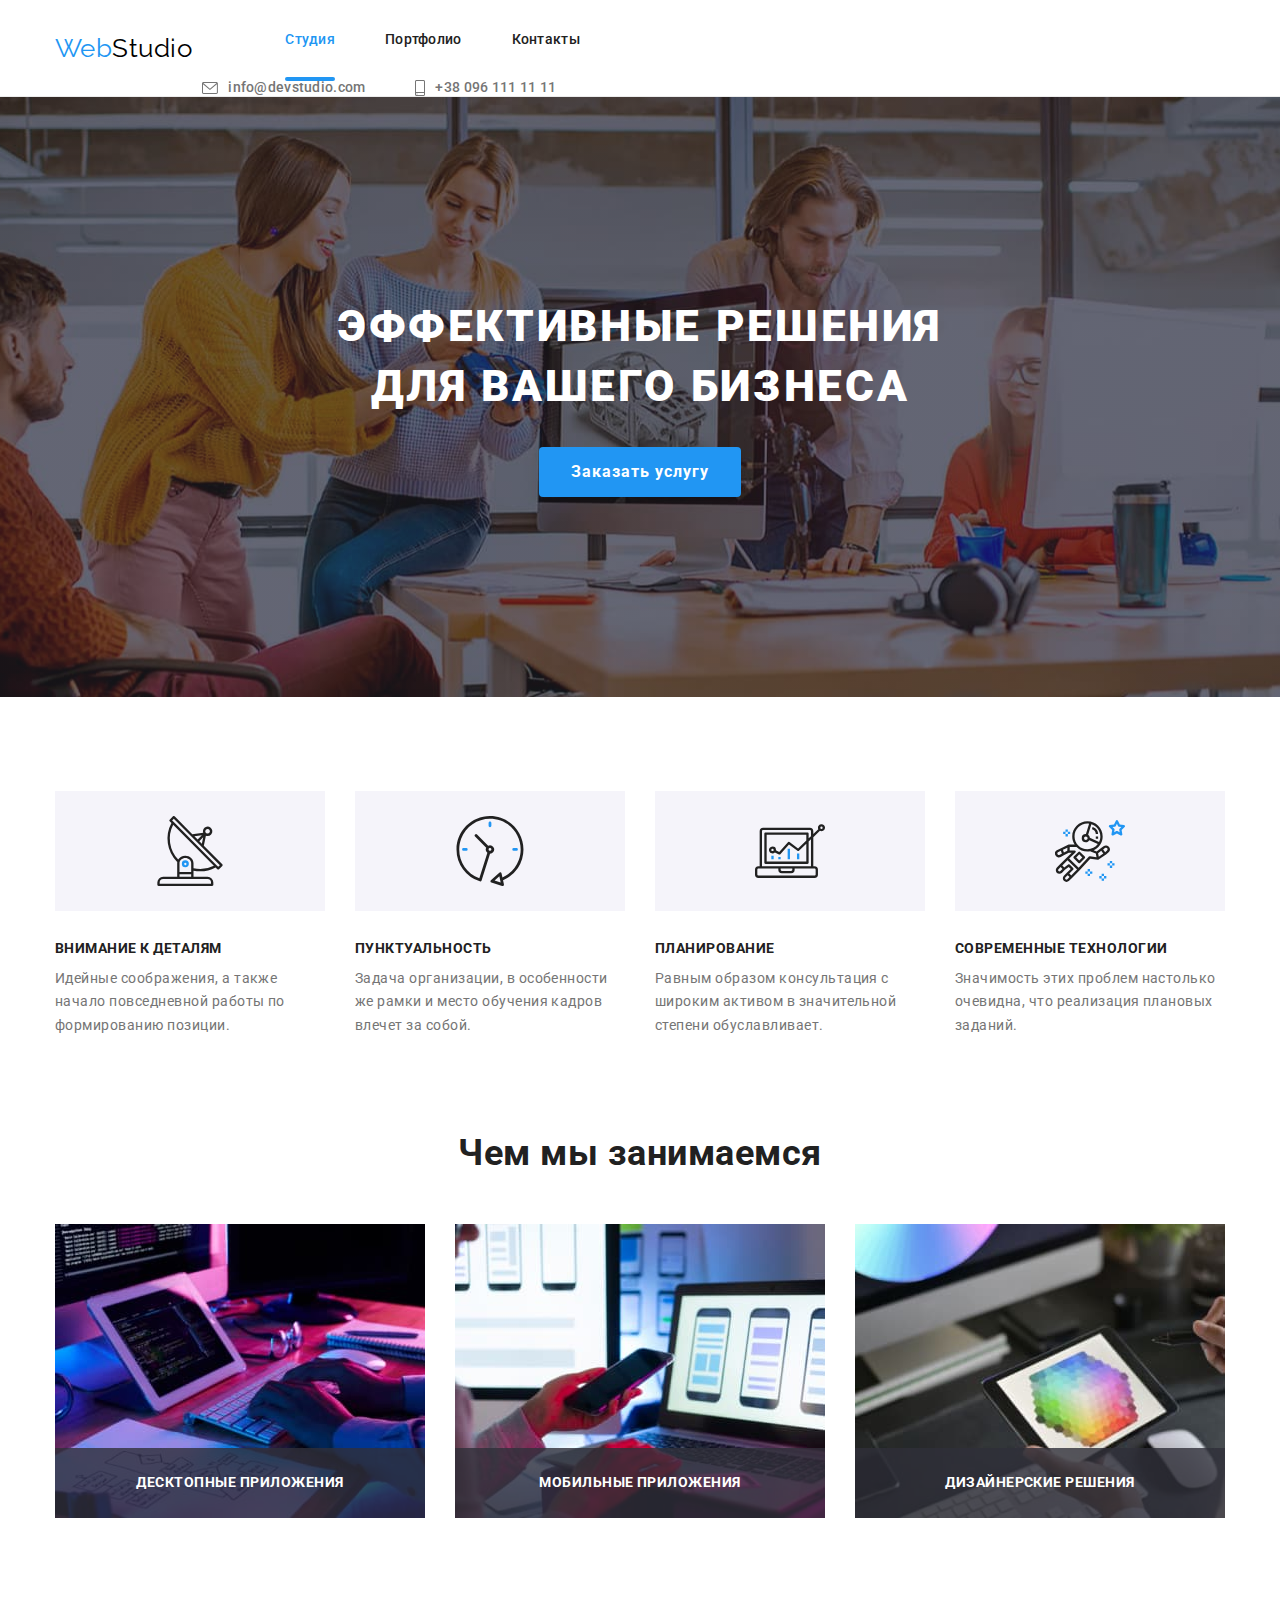
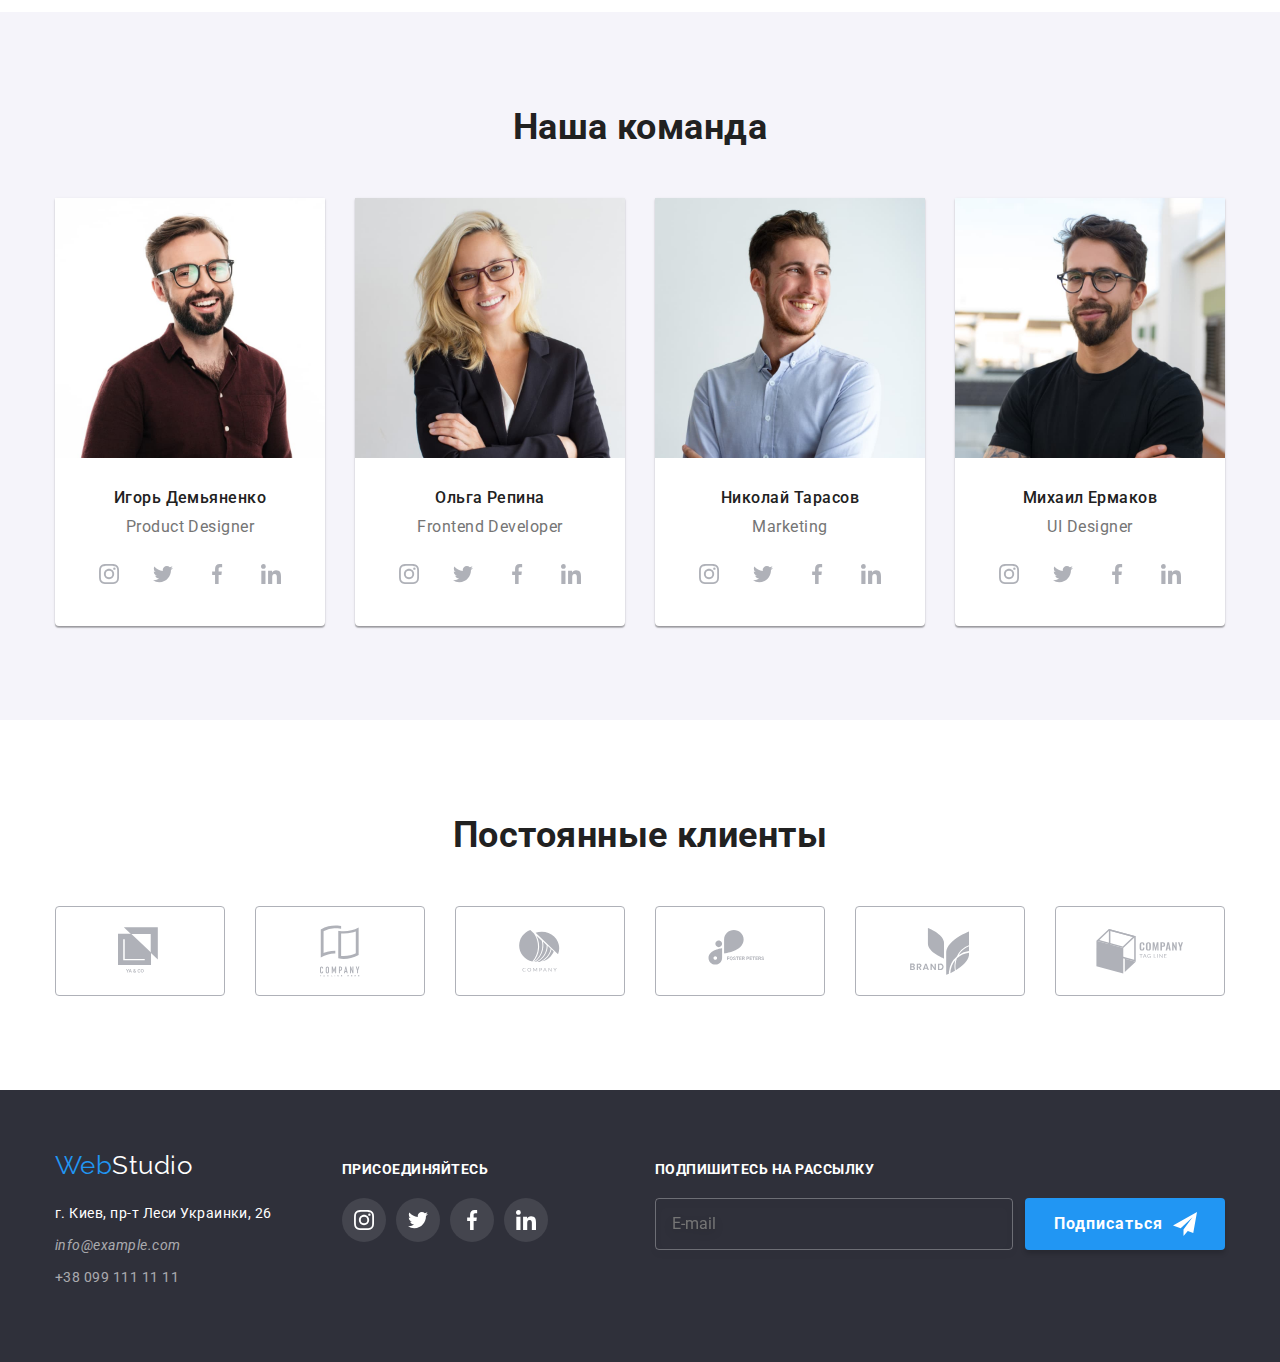
==== commit 6746f410: "обновление в модалке" ====
--- a/index.html
+++ b/index.html
@@ -25,43 +25,76 @@
           <a href="./" class="logo link"
             >Web<span class="part-logo">Studio</span></a
           >
-          <ul class="site-nav list">
-            <li class="site-nav__item">
-              <a href="" class="site-nav__link link site-nav__link--current"
-                >Студия</a
-              >
-            </li>
-            <li class="site-nav__item">
-              <a href="./portfolio.html" class="site-nav__link link"
-                >Портфолио</a
-              >
-            </li>
-            <li class="site-nav__item">
-              <a href="" class="site-nav__link link">Контакты</a>
-            </li>
-          </ul>
+          <button
+            type="button"
+            aria-expanded="false"
+            aria-controls="menu-container"
+            class="menu-btn is-open"
+            data-menu-button
+          >
+            <svg
+              width="40"
+              height="40"
+              aria-label="Переключатель мобильного меню"
+            >
+              <use
+                class="icon-close_menu"
+                href="./images/symbol-defs.svg#icon-close_menu"
+              ></use>
+              <use
+                class="icon-menu"
+                href="./images/symbol-defs.svg#icon-menu"
+              ></use>
+            </svg>
+          </button>
+
+          <div class="menu-container" id="menu-container is-open" data-menu>
+            <ul class="site-nav list">
+              <li class="site-nav__item">
+                <a href="" class="site-nav__link link site-nav__link--current"
+                  >Студия</a
+                >
+              </li>
+              <li class="site-nav__item">
+                <a href="./portfolio.html" class="site-nav__link link"
+                  >Портфолио</a
+                >
+              </li>
+              <li class="site-nav__item">
+                <a href="" class="site-nav__link link">Контакты</a>
+              </li>
+            </ul>
+
+            <ul class="coordinates-nav list">
+              <li class="coordinates-nav__item item-envelope">
+                <a
+                  href="mailto:info@devstudio.com"
+                  class="coordinates-nav__link link"
+                  ><svg
+                    class="coordinates-nav__icon"
+                    width="16px"
+                    height="12px"
+                  >
+                    <use href="./images/symbol-defs.svg#icon-envelope"></use>
+                  </svg>
+                  info@devstudio.com
+                </a>
+              </li>
+              <li class="coordinates-nav__item item-smartphone">
+                <a href="tel:+380961111111" class="coordinates-nav__link link"
+                  ><svg
+                    class="coordinates-nav__icon"
+                    width="10px"
+                    height="16px"
+                  >
+                    <use href="./images/symbol-defs.svg#icon-smartphone"></use>
+                  </svg>
+                  +38 096 111 11 11
+                </a>
+              </li>
+            </ul>
+          </div>
         </nav>
-
-        <ul class="coordinates-nav list">
-          <li class="coordinates-nav__item item-envelope">
-            <a
-              href="mailto:info@devstudio.com"
-              class="coordinates-nav__link link"
-              ><svg class="coordinates-nav__icon" width="16px" height="12px">
-                <use href="./images/symbol-defs.svg#icon-envelope"></use>
-              </svg>
-              info@devstudio.com
-            </a>
-          </li>
-          <li class="coordinates-nav__item item-smartphone">
-            <a href="tel:+380961111111" class="coordinates-nav__link link"
-              ><svg class="coordinates-nav__icon" width="10px" height="16px">
-                <use href="./images/symbol-defs.svg#icon-smartphone"></use>
-              </svg>
-              +38 096 111 11 11
-            </a>
-          </li>
-        </ul>
       </div>
     </header>
     <main>
@@ -694,6 +727,7 @@
       </div>
     </div>
 
+    <script src="./js/mobile-menu.js"></script>
     <script src="./js/modal.js"></script>
   </body>
 </html>
--- a/css/main.min.css
+++ b/css/main.min.css
@@ -1,2 +1,2 @@
-body{color:#757575;background-color:#fff;font-family:Roboto,sans-serif;letter-spacing:0.03em}.list{list-style:none;padding:0;margin:0}h1,h2,h3,p{margin-top:0;margin-bottom:0}img{display:block;max-width:100%;height:auto}.container{padding-left:15px;padding-right:15px;margin-right:auto;margin-left:auto}@media screen and (min-width: 480px){.container{width:480px}}@media screen and (min-width: 768px){.container{width:768px}}@media screen and (min-width: 1200px){.container{width:1200px}}@media screen and (min-width: 480px){.section{padding-top:60px;padding-bottom:60px}}@media screen and (min-width: 1200px){.section{padding-top:94px;padding-bottom:94px}}.visually-hidden{position:absolute !important;clip:rect(1px 1px 1px 1px);clip:rect(1px, 1px, 1px, 1px);padding:0 !important;border:0 !important;height:1px !important;width:1px !important;overflow:hidden}.link,.part-logo,.footer-logo{text-decoration:none;transition:color 250ms cubic-bezier(0.4, 0, 0.2, 1)}.section-title{color:#212121;font-weight:700}@media screen and (min-width: 480px){.section-title{font-size:28px;line-height:1.179;text-align:center;margin-bottom:30px}}@media screen and (min-width: 1200px){.section-title{font-size:36px;line-height:1.17;margin-bottom:50px}}.portfolio-section{color:#757575;font-size:16px;line-height:1.9}.btn,.hero__btn,.footer-form__btn-subscription,.modal-form__btn-send,.button-set__btn,.modal__btn-close{display:inline-block;cursor:pointer;text-align:center;padding:0;border:none;background-color:transparent}.hero__btn,.footer-form__btn-subscription,.modal-form__btn-send{color:#fff;font-weight:bold;font-size:16px;line-height:1.875;letter-spacing:0.06em;background-color:#2196f3;box-shadow:0px 4px 4px rgba(0,0,0,0.15);border-radius:4px;transition:background-color 250ms cubic-bezier(0.4, 0, 0.2, 1)}.hero__btn:hover,.hero__btn:focus,.footer-form__btn-subscription:hover,.footer-form__btn-subscription:focus,.modal-form__btn-send:hover,.modal-form__btn-send:focus{background-color:#188ce8}.hero__btn{padding:10px 32px}.footer-form__btn-subscription{display:flex;align-items:center;padding-bottom:10px;padding-right:28px;padding-top:10px;padding-left:29px;margin-left:auto;margin-right:auto}.footer-form__icon-send{fill:#fff;margin-left:10px}.button-set__btn{padding:6px 22px;color:#212121;background-color:#f5f4fa;font-weight:500;font-size:16px;line-height:1.625;border-radius:4px;transition:background-color 250ms cubic-bezier(0.4, 0, 0.2, 1),color 250ms cubic-bezier(0.4, 0, 0.2, 1),box-shaddow 250ms cubic-bezier(0.4, 0, 0.2, 1)}.button-set__btn:hover,.button-set__btn:focus{background-color:#2196f3;color:#fff;box-shadow:0px 3px 1px rgba(0,0,0,0.1),0px 1px 2px rgba(0,0,0,0.08),0px 2px 2px rgba(0,0,0,0.12)}.modal__btn-close{position:absolute;display:flex;align-items:center;justify-content:center;right:8px;top:8px;width:30px;height:30px;border:1px solid rgba(0,0,0,0.1);border-radius:50%;fill:#000;transition:fill 250ms cubic-bezier(0.4, 0, 0.2, 1)}.modal__btn-close:hover,.modal__btn-close:focus{fill:#2196f3}.modal-form__btn-send{display:block;margin-right:auto;margin-left:auto;padding:10px 55px 10px 56px}.overlay{max-width:1600px;padding:300px 0;margin-left:auto;margin-right:auto;background-color:#2f303a;background-repeat:no-repeat;background-position:top;background-size:cover;background-image:linear-gradient(to right, rgba(47,48,58,0.4), rgba(47,48,58,0.4)),url(../images/bg.jpg)}.hero{color:#fff;text-align:center}@media screen and (min-width: 480px){.hero{padding-top:118px;padding-bottom:118px}}@media screen and (min-width: 1200px){.hero{padding-top:200px;padding-bottom:200px}}.hero__title{font-weight:900;letter-spacing:0.06em;text-transform:uppercase;margin-bottom:30px}@media screen and (min-width: 480px){.hero__title{font-size:26px;line-height:1.62}}@media screen and (min-width: 1200px){.hero__title{font-size:44px;line-height:1.36}}.section-advantage{font-size:14px;line-height:1.7}.section-advantage__title{color:#212121;text-align:center;font-weight:700;font-size:14px;line-height:1.14;text-transform:uppercase;margin-bottom:10px}@media screen and (min-width: 768px){.section-advantage__title{text-align:left}}@media screen and (min-width: 480px){.section-advantage__list{margin-top:-30px}}@media screen and (min-width: 768px){.section-advantage__list{display:flex;flex-wrap:wrap;margin-left:-30px}}@media screen and (min-width: 480px){.section-advantage__item{margin-top:30px;margin-left:30px}}@media screen and (min-width: 768px){.section-advantage__item{flex-basis:calc((100% - 2 * 30px) / 2)}}@media screen and (min-width: 1200px){.section-advantage__item{flex-basis:calc((100% - 120px) / 4)}}.section-advantage__item::before{display:block;content:'';height:120px;margin-bottom:30px;background-repeat:no-repeat;background-position:center;background-color:#f5f4fa;background-size:70px 70px}.icon-antenna::before{background-image:url("../images/antenna.svg")}.icon-clock::before{background-image:url("../images/clock.svg")}.icon-diagram::before{background-image:url("../images/diagram.svg")}.icon-astronaut::before{background-image:url("../images/astronaut.svg")}.section-workset{padding-top:0}@media (max-width: 1199px){.section-workset{display:none}}.section-workset__list{display:flex;flex-wrap:wrap;margin-left:-30px;margin-top:-30px}.section-workset__item{flex-basis:calc((100% - 90px) / 3);margin-left:30px;margin-top:30px}.section-workset__thumb{position:relative}.section-workset__actions{position:absolute;bottom:0;display:flex;align-items:center;justify-content:center;height:70px;width:100%;background-color:rgba(47,48,58,0.8);font-weight:700;font-size:14px;line-height:1.14;text-align:center;text-transform:uppercase;color:#fff}.section-our-team{background-color:#f5f4fa;font-size:16px;line-height:1.19;text-align:center}.section-our-team__name{color:#212121;font-weight:500;font-size:16px;line-height:1.19;text-align:center;margin-top:30px;margin-bottom:10px}@media screen and (min-width: 768px){.section-our-team__list{display:flex;flex-wrap:wrap;margin-top:-30px;margin-left:-30px}}.section-our-team__item{margin-top:30px;box-shadow:0px 1px 3px rgba(0,0,0,0.12),0px 1px 1px rgba(0,0,0,0.14),0px 2px 1px rgba(0,0,0,0.2);border-radius:0px 0px 4px 4px;padding-bottom:24px;background-color:#fff}@media screen and (min-width: 768px){.section-our-team__item{flex-basis:calc((100% - 2 * 30px) / 2);margin-left:30px}}@media screen and (min-width: 1200px){.section-our-team__item{flex-basis:calc((100% - 120px) / 4);padding-bottom:30px}}.section-our-team p{margin-bottom:16px}.section-our-team__socnetworks{display:flex;justify-content:center}.socnetworks__link{display:flex;width:44px;height:44px;justify-content:center;align-items:center;border-radius:50%;fill:#afb1b8;transition:background-color 250ms cubic-bezier(0.4, 0, 0.2, 1),fill 250ms cubic-bezier(0.4, 0, 0.2, 1)}.socnetworks__link:hover,.socnetworks__link:focus{background-color:#2196f3;fill:#fff}.socnetworks__icon:not(:last-child){margin-right:10px}.section-clients__list{display:flex;flex-wrap:wrap;margin-top:-30px;margin-left:-30px}.section-clients__item{margin-top:30px;margin-left:30px}@media screen and (min-width: 480px){.section-clients__item{width:calc((100% - 2 * 30px) / 2)}}@media screen and (min-width: 768px){.section-clients__item{display:flex;flex-basis:calc((100% - 3 * 30px) / 3)}}@media screen and (min-width: 1200px){.section-clients__item{flex-basis:calc((100% - 180px) / 6)}}.section-clients__link{display:flex;width:100%;height:90px;justify-content:center;align-items:center;border:1px solid #afb1b8;border-radius:4px;fill:#afb1b8;transition:fill 250ms cubic-bezier(0.4, 0, 0.2, 1),filter 250ms cubic-bezier(0.4, 0, 0.2, 1)}.section-clients__link:hover,.section-clients__link:focus{border-color:#2196f3;fill:#2196f3;filter:drop-shadow(0 4px 4px rgba(0,0,0,0.25))}.button-set{display:flex;flex-wrap:wrap}@media screen and (min-width: 480px){.button-set{margin-bottom:40px}}@media screen and (min-width: 768px){.button-set{justify-content:center;margin-bottom:30px}}@media screen and (min-width: 480px) and (max-width: 767px){.button-set__item:nth-child(-n+3){margin-bottom:15px}}.button-set__item:not(:last-child){margin-right:8px}.card-set__title{color:#212121;font-weight:bold;font-size:18px;line-height:2;letter-spacing:0.06em}.card-set__caption{border-left:1px solid #eee;border-right:1px solid #eee;border-bottom:1px solid #eee;padding:20px 24px}@media screen and (min-width: 768px){.card-set{display:flex;flex-wrap:wrap;margin-left:-30px;margin-top:-30px}}@media screen and (min-width: 480px){.card-set__item:not(:first-child){margin-top:30px}}@media screen and (min-width: 768px) and (max-width: 1199px){.card-set__item:first-child .card-set__caption{padding-bottom:56px}}@media screen and (min-width: 768px){.card-set__item{flex-basis:calc((100% - 2 * 30px) / 2);margin-left:30px;margin-top:30px}}@media screen and (min-width: 1200px){.card-set__item{flex-basis:calc((100% - 90px) / 3)}}.card-set__item:hover,.card-set__item:focus{box-shadow:0px 4px 4px rgba(0,0,0,0.25)}.card-set__thumb{position:relative;overflow:hidden}.card-set__description{position:absolute;top:100%;left:0;width:100%;height:100%;padding:63px 24px;background-color:rgba(33,150,243,0.9);font-weight:400;font-size:18px;line-height:1.5556;color:#fff;transition:250ms cubic-bezier(0.4, 0, 0.2, 1)}.card-set__link{display:block;text-decoration:none;color:inherit;width:100%}.card-set__link:hover .card-set__description,.card-set__link:focus .card-set__description{transform:translateY(-100%)}.logo{color:#2196f3;font-family:Raleway,sans-serif;font-size:24px;line-height:1.666}.logo:hover,.logo:focus,.logo:hover .part-logo,.logo:focus .part-logo{color:#2196f3}.part-logo{color:#000}.part-logo--inverse{color:#fff}.footer-logo:hover,.footer-logo:focus,.footer-logo:hover .part-logo,.footer-logo:focus .part-logo{color:#2196f3}.header-page{border-bottom:1px solid #ececec}.footer{color:#fff;background-color:#2f303a;font-size:14px;line-height:1.7;padding-top:60px;padding-bottom:60px}.footer-address{font-style:normal;margin-top:20px}.footer-address .italic{font-style:italic}.footer-address_item:not(:first-child){margin-top:8px}.footer .link{color:rgba(255,255,255,0.6)}.footer .link:hover,.footer .link:focus{color:#2196f3}@media screen and (min-width: 1200px){.footer-grid{display:flex;justify-content:space-between;align-items:baseline}}@media screen and (max-width: 1199px){.footer-grid__address{margin-bottom:60px}}@media screen and (min-width: 1200px){.footer-grid__address{margin-right:70px}}@media screen and (min-width: 480px) and (max-width: 1199px){.footer-grid__part{text-align:center}}@media screen and (min-width: 768px) and (max-width: 1199px){.footer-grid__part{display:flex;justify-content:space-around;align-items:baseline}}@media screen and (min-width: 1200px){.footer-grid__part{display:flex;flex-basis:calc(50% - 45px);align-items:baseline;text-align:left}}@media screen and (min-width: 1200px){.footer-subscription{flex-basis:calc(50% - 15px);align-self:baseline}}.footer-socnetworks__title,.footer-subscription__title{margin-bottom:20px;text-align:center;font-weight:700;font-size:14px;line-height:1.14;text-transform:uppercase;color:#fff}@media screen and (min-width: 1200px){.footer-socnetworks__title,.footer-subscription__title{text-align:left}}.footer-socnetworks{margin-bottom:60px}.footer-socnetworks__list{display:flex;justify-content:center}.footer-socnetworks__link{display:flex;width:44px;height:44px;align-items:center;justify-content:center;border-radius:50%;background-color:rgba(255,255,255,0.1);fill:#fff;transition:background-color 250ms cubic-bezier(0.4, 0, 0.2, 1)}.footer-socnetworks__link:hover,.footer-socnetworks__link:focus{background-color:#2196f3}.footer-socnetworks__item:not(:last-child){margin-right:10px}@media screen and (min-width: 768px) and (max-width: 1199px){.footer-form__field{max-width:450px;margin-left:auto;margin-right:auto}}@media screen and (min-width: 1200px){.footer-form__field{display:flex;justify-content:flex-end}}.footer-form__input{width:100%;padding:15px 16px;border:1px solid rgba(255,255,255,0.3);filter:drop-shadow(0px 4px 4px rgba(0,0,0,0.15));border-radius:4px;background-color:inherit;font-weight:400;font-size:16px;line-height:1.25;color:rgba(255,255,255,0.6)}@media screen and (min-width: 480px) and (max-width: 1199px){.footer-form__input{margin-bottom:20px}}@media screen and (min-width: 1200px){.footer-form__input{margin-right:12px}}.backdrop{position:fixed;top:0;left:0;width:100%;height:100%;background-color:rgba(0,0,0,0.2);opacity:1;transition:opacity 250ms cubic-bezier(0.4, 0, 0.2, 1)}.backdrop.is-hidden{visibility:hidden;opacity:0;pointer-events:none}.backdrop.is-hidden .modal{visibility:visible;transform:translate(-50%, -50%) scale(0.7)}.modal{position:absolute;top:50%;left:50%;padding:40px;background-color:#fff;box-shadow:0px 1px 3px rgba(0,0,0,0.12),0px 1px 1px rgba(0,0,0,0.14),0px 2px 1px rgba(0,0,0,0.2);border-radius:4px;transform:translate(-50%, -50%) scale(1);transition:transform 250ms cubic-bezier(0.4, 0, 0.2, 1)}@media screen and (min-width: 768px){.modal{width:450px}}@media screen and (min-width: 1200px){.modal{width:528px}}.modal__title{font-weight:700;font-size:20px;line-height:1.16;text-align:center;letter-spacing:0.03em;color:#212121;margin-bottom:12px}.modal-form{margin-left:auto;margin-right:auto}.modal-form__field{display:flex;flex-direction:column;margin-bottom:10px}.modal-form__field:focus-within .modal-form__textarea{outline:none;border-color:#2196f3}.modal-form__input{width:100%;padding-top:12px;padding-right:16px;padding-bottom:12px;padding-left:42px;font-size:14px;border:1px solid rgba(33,33,33,0.2);border-radius:4px}.modal-form__label{margin-bottom:4px;font-weight:400;font-size:12px;line-height:1.1666;letter-spacing:0.01em;color:#757575}.modal-form__wrap{position:relative}.modal-form__wrap:focus-within .modal-form__icon,.modal-form__wrap:focus-within .modal-form__input{fill:#2196f3;outline:none;border-color:#2196f3}.modal-form__icon{position:absolute;left:12px;top:50%;transform:translateY(-50%);fill:#000}.modal-form__textarea{resize:none;height:120px;padding:12px 16px;border:1px solid rgba(33,33,33,0.2);border-radius:4px;font-size:14px}.modal-form__textarea::placeholder{font-weight:400;font-size:12px;line-height:1.1666;letter-spacing:0.01em;color:rgba(117,117,117,0.5)}.modal-form__accept{display:flex;align-items:center;margin-top:20px;margin-bottom:30px}.modal-form__policy{margin-left:8px;font-weight:400;font-size:12px;line-height:1.666;letter-spacing:0.03em;color:#757575}@media screen and (min-width: 1200px){.modal-form__policy{font-size:14px;line-height:1.71}}.modal-form__link-accept{color:#2196f3}.modal-form__checkbox{position:absolute !important;clip:rect(1px 1px 1px 1px);clip:rect(1px, 1px, 1px, 1px);padding:0 !important;border:0 !important;height:1px !important;width:1px !important;overflow:hidden}.modal-form__checkbox:checked+.modal-form__checkbox-icon{background-color:#2196f3;background-origin:border-box;border-color:transparent}.modal-form__checkbox-icon{display:flex;align-items:center;width:16px;height:15px;border:2px solid #212121;border-radius:2px}
+body{color:#757575;background-color:#fff;font-family:Roboto,sans-serif;letter-spacing:0.03em}.list{list-style:none;padding:0;margin:0}h1,h2,h3,p{margin-top:0;margin-bottom:0}img{display:block;max-width:100%;height:auto}.container{padding-left:15px;padding-right:15px;margin-right:auto;margin-left:auto}@media screen and (min-width: 480px){.container{width:480px}}@media screen and (min-width: 768px){.container{width:768px}}@media screen and (min-width: 1200px){.container{width:1200px}}@media screen and (max-width: 1199.98px){.section{padding-top:60px;padding-bottom:60px}}@media screen and (min-width: 1200px){.section{padding-top:94px;padding-bottom:94px}}.visually-hidden{position:absolute !important;clip:rect(1px 1px 1px 1px);clip:rect(1px, 1px, 1px, 1px);padding:0 !important;border:0 !important;height:1px !important;width:1px !important;overflow:hidden}.link,.part-logo,.footer-logo{text-decoration:none;transition:color 250ms cubic-bezier(0.4, 0, 0.2, 1)}.section-title{color:#212121;font-weight:700;font-size:28px;line-height:1.179;text-align:center;margin-bottom:30px}@media screen and (min-width: 1200px){.section-title{font-size:36px;line-height:1.17;margin-bottom:50px}}.portfolio-section{color:#757575;font-size:16px;line-height:1.9}.btn,.hero__btn,.footer-form__btn-subscription,.modal-form__btn-send,.button-set__btn,.modal__btn-close,.menu-btn{display:inline-block;cursor:pointer;text-align:center;margin:0;padding:0;border:none;background-color:transparent}.hero__btn,.footer-form__btn-subscription,.modal-form__btn-send{color:#fff;font-weight:bold;font-size:16px;line-height:1.875;letter-spacing:0.06em;background-color:#2196f3;box-shadow:0px 4px 4px rgba(0,0,0,0.15);border-radius:4px;transition:background-color 250ms cubic-bezier(0.4, 0, 0.2, 1)}.hero__btn:hover,.hero__btn:focus,.footer-form__btn-subscription:hover,.footer-form__btn-subscription:focus,.modal-form__btn-send:hover,.modal-form__btn-send:focus{background-color:#188ce8}.hero__btn{padding:10px 32px}.footer-form__btn-subscription{display:flex;align-items:center;padding-bottom:10px;padding-right:28px;padding-top:10px;padding-left:29px;margin-left:auto;margin-right:auto}.footer-form__icon-send{fill:#fff;margin-left:10px}.button-set__btn{padding:6px 22px;color:#212121;background-color:#f5f4fa;font-weight:500;font-size:16px;line-height:1.625;border-radius:4px;transition:background-color 250ms cubic-bezier(0.4, 0, 0.2, 1),color 250ms cubic-bezier(0.4, 0, 0.2, 1),box-shaddow 250ms cubic-bezier(0.4, 0, 0.2, 1)}.button-set__btn:hover,.button-set__btn:focus{background-color:#2196f3;color:#fff;box-shadow:0px 3px 1px rgba(0,0,0,0.1),0px 1px 2px rgba(0,0,0,0.08),0px 2px 2px rgba(0,0,0,0.12)}.modal__btn-close{position:absolute;display:flex;align-items:center;justify-content:center;right:8px;top:8px;width:30px;height:30px;border:1px solid rgba(0,0,0,0.1);border-radius:50%;fill:#000;transition:fill 250ms cubic-bezier(0.4, 0, 0.2, 1)}.modal__btn-close:hover,.modal__btn-close:focus{fill:#2196f3}.modal-form__btn-send{display:block;margin-right:auto;margin-left:auto;padding:10px 55px 10px 56px}.menu-btn{position:absolute;top:10px;right:10px;width:40px;height:40px}.menu-btn .icon-close_menu{display:none}.menu-btn.is-open .icon-close_menu{display:block}.menu-btn.is-open .icon-menu{display:none}.menu-btn:hover,.menu-btn:focus{fill:#2196f3}@media screen and (min-width: 768px){.menu-btn{display:none}}.overlay{max-width:1600px;padding:300px 0;margin-left:auto;margin-right:auto;background-color:#2f303a;background-repeat:no-repeat;background-position:top;background-size:cover;background-image:linear-gradient(to right, rgba(47,48,58,0.4), rgba(47,48,58,0.4)),url(../images/bg.jpg)}.hero{color:#fff;text-align:center;padding-top:118px;padding-bottom:118px}@media screen and (min-width: 1200px){.hero{padding-top:200px;padding-bottom:200px}}.hero__title{font-weight:900;letter-spacing:0.06em;text-transform:uppercase;margin-bottom:30px;font-size:26px;line-height:1.62}@media screen and (min-width: 1200px){.hero__title{font-size:44px;line-height:1.36}}.section-advantage{font-size:14px;line-height:1.7}.section-advantage__title{color:#212121;text-align:center;font-weight:700;font-size:14px;line-height:1.14;text-transform:uppercase;margin-bottom:10px}@media screen and (min-width: 768px){.section-advantage__title{text-align:left}}.section-advantage__list{margin-top:-30px;margin-left:-30px}@media screen and (min-width: 768px){.section-advantage__list{display:flex;flex-wrap:wrap}}.section-advantage__item{margin-top:30px;margin-left:30px}@media screen and (min-width: 768px){.section-advantage__item{flex-basis:calc((100% - 2 * 30px) / 2)}}@media screen and (min-width: 1200px){.section-advantage__item{flex-basis:calc((100% - 120px) / 4)}}.section-advantage__item::before{display:block;content:'';height:120px;margin-bottom:30px;background-repeat:no-repeat;background-position:center;background-color:#f5f4fa;background-size:70px 70px}.icon-antenna::before{background-image:url("../images/antenna.svg")}.icon-clock::before{background-image:url("../images/clock.svg")}.icon-diagram::before{background-image:url("../images/diagram.svg")}.icon-astronaut::before{background-image:url("../images/astronaut.svg")}.section-workset{padding-top:0}@media (max-width: 1199px){.section-workset{display:none}}.section-workset__list{display:flex;flex-wrap:wrap;margin-left:-30px;margin-top:-30px}.section-workset__item{flex-basis:calc((100% - 90px) / 3);margin-left:30px;margin-top:30px}.section-workset__thumb{position:relative}.section-workset__actions{position:absolute;bottom:0;display:flex;align-items:center;justify-content:center;height:70px;width:100%;background-color:rgba(47,48,58,0.8);font-weight:700;font-size:14px;line-height:1.14;text-align:center;text-transform:uppercase;color:#fff}.section-our-team{background-color:#f5f4fa;font-size:16px;line-height:1.19;text-align:center}.section-our-team__name{color:#212121;font-weight:500;font-size:16px;line-height:1.19;text-align:center;margin-top:30px;margin-bottom:10px}@media screen and (min-width: 768px){.section-our-team__list{display:flex;flex-wrap:wrap;margin-top:-30px;margin-left:-30px}}.section-our-team__item{margin-top:30px;box-shadow:0px 1px 3px rgba(0,0,0,0.12),0px 1px 1px rgba(0,0,0,0.14),0px 2px 1px rgba(0,0,0,0.2);border-radius:0px 0px 4px 4px;padding-bottom:24px;background-color:#fff}@media screen and (min-width: 768px){.section-our-team__item{flex-basis:calc((100% - 2 * 30px) / 2);margin-left:30px}}@media screen and (min-width: 1200px){.section-our-team__item{flex-basis:calc((100% - 120px) / 4);padding-bottom:30px}}.section-our-team p{margin-bottom:16px}.section-our-team__socnetworks{display:flex;justify-content:center}.socnetworks__link{display:flex;width:44px;height:44px;justify-content:center;align-items:center;border-radius:50%;fill:#afb1b8;transition:background-color 250ms cubic-bezier(0.4, 0, 0.2, 1),fill 250ms cubic-bezier(0.4, 0, 0.2, 1)}.socnetworks__link:hover,.socnetworks__link:focus{background-color:#2196f3;fill:#fff}.socnetworks__icon:not(:last-child){margin-right:10px}.section-clients__list{display:flex;flex-wrap:wrap;margin-top:-30px;margin-left:-30px}.section-clients__item{margin-top:30px;margin-left:30px}@media screen and (max-width: 767px){.section-clients__item{width:calc((100% - 2 * 30px) / 2)}}@media screen and (min-width: 768px){.section-clients__item{display:flex;flex-basis:calc((100% - 3 * 30px) / 3)}}@media screen and (min-width: 1200px){.section-clients__item{flex-basis:calc((100% - 180px) / 6)}}.section-clients__link{display:flex;width:100%;height:90px;justify-content:center;align-items:center;border:1px solid #afb1b8;border-radius:4px;fill:#afb1b8;transition:fill 250ms cubic-bezier(0.4, 0, 0.2, 1),filter 250ms cubic-bezier(0.4, 0, 0.2, 1)}.section-clients__link:hover,.section-clients__link:focus{border-color:#2196f3;fill:#2196f3;filter:drop-shadow(0 4px 4px rgba(0,0,0,0.25))}.button-set{display:flex;flex-wrap:wrap}@media screen and (max-width: 767px){.button-set{margin-bottom:40px}}@media screen and (min-width: 768px){.button-set{justify-content:center;margin-bottom:30px}}@media screen and (max-width: 767px){.button-set__item:nth-child(-n+3){margin-bottom:15px}}.button-set__item:not(:last-child){margin-right:8px}.card-set__title{color:#212121;font-weight:bold;font-size:18px;line-height:2;letter-spacing:0.06em}.card-set__caption{border-left:1px solid #eee;border-right:1px solid #eee;border-bottom:1px solid #eee;padding:20px 24px}@media screen and (min-width: 768px){.card-set{display:flex;flex-wrap:wrap;margin-left:-30px;margin-top:-30px}}@media screen and (max-width: 767px){.card-set__item:not(:first-child){margin-top:30px}}@media screen and (min-width: 768px) and (max-width: 1199px){.card-set__item:first-child .card-set__caption{padding-bottom:56px}}@media screen and (min-width: 768px){.card-set__item{flex-basis:calc((100% - 2 * 30px) / 2);margin-left:30px;margin-top:30px}}@media screen and (min-width: 1200px){.card-set__item{flex-basis:calc((100% - 90px) / 3)}}.card-set__item:hover,.card-set__item:focus{box-shadow:0px 4px 4px rgba(0,0,0,0.25)}.card-set__thumb{position:relative;overflow:hidden}.card-set__description{position:absolute;top:100%;left:0;width:100%;height:100%;padding:63px 24px;background-color:rgba(33,150,243,0.9);font-weight:400;font-size:18px;line-height:1.5556;color:#fff;transition:250ms cubic-bezier(0.4, 0, 0.2, 1)}.card-set__link{display:block;text-decoration:none;color:inherit;width:100%}.card-set__link:hover .card-set__description,.card-set__link:focus .card-set__description{transform:translateY(-100%)}.logo{color:#2196f3;font-family:Raleway,sans-serif;font-size:24px;line-height:1.17;margin-top:16px;margin-bottom:16px}@media screen and (min-width: 768px) and (max-width: 1199px){.logo{margin-top:26px;margin-bottom:26px}}@media screen and (min-width: 1200px){.logo{font-size:26px}}.logo:hover,.logo:focus,.logo:hover .part-logo,.logo:focus .part-logo{color:#2196f3}.part-logo{color:#000}.part-logo--inverse{color:#fff}.footer-logo:hover,.footer-logo:focus,.footer-logo:hover .part-logo,.footer-logo:focus .part-logo{color:#2196f3}.site-nav{display:flex;margin-left:93px}.site-nav__item+.site-nav__item{margin-left:50px}.site-nav__link{display:block;color:#212121;font-weight:500;font-size:14px;line-height:1.14;letter-spacing:0.02em;padding-top:32px;padding-bottom:32px}.site-nav__link--current{color:#2196f3;position:relative}.site-nav__link--current::after{position:absolute;bottom:-1px;display:block;content:'';width:100%;height:4px;background-color:currentColor;border-radius:2px}.site-nav__link:hover,.site-nav__link:focus{color:#2196f3}.coordinates-nav{display:flex;margin-left:auto}.coordinates-nav__item+.coordinates-nav__item{margin-left:50px}.coordinates-nav__link{display:flex;align-items:center;color:#757575;font-weight:500;font-size:14px;line-height:1.14;letter-spacing:0.02em}.coordinates-nav__link:hover,.coordinates-nav__link:focus{color:#2196f3;fill:currentColor}.coordinates-nav__icon{fill:currentColor;margin-right:10px}.item-envelope{margin-left:10px}.header-page{position:relative;border-bottom:1px solid #ececec}.main-nav{display:flex;align-items:center}.header-page__nav{display:flex;align-items:center}.menu-container{background-color:#fff}@media screen and (max-width: 767px){.menu-container{display:none;position:absolute;top:100%;left:0;width:100%;box-shadow:0px 4px 8px rgba(0,0,0,0.04),0px 2px 4px rgba(0,0,0,0.08),0px 1px 3px rgba(0,0,0,0.16)}.menu-container.is-open{display:block}}.footer{color:#fff;background-color:#2f303a;font-size:14px;line-height:1.7;padding-top:60px;padding-bottom:60px}.footer-address{font-style:normal;margin-top:20px}.footer-address .italic{font-style:italic}.footer-address_item:not(:first-child){margin-top:8px}.footer .link{color:rgba(255,255,255,0.6)}.footer .link:hover,.footer .link:focus{color:#2196f3}@media screen and (min-width: 1200px){.footer-grid{display:flex;justify-content:space-between;align-items:baseline}}@media screen and (max-width: 1199px){.footer-grid__address{margin-bottom:60px}}@media screen and (min-width: 1200px){.footer-grid__address{margin-right:70px}}@media screen and (max-width: 1199px){.footer-grid__part{text-align:center}}@media screen and (min-width: 768px) and (max-width: 1199px){.footer-grid__part{display:flex;justify-content:space-around;align-items:baseline}}@media screen and (min-width: 1200px){.footer-grid__part{display:flex;flex-basis:calc(50% - 45px);align-items:baseline;text-align:left}}@media screen and (min-width: 1200px){.footer-subscription{flex-basis:calc(50% - 15px);align-self:baseline}}.footer-socnetworks__title,.footer-subscription__title{margin-bottom:20px;text-align:center;font-weight:700;font-size:14px;line-height:1.14;text-transform:uppercase;color:#fff}@media screen and (min-width: 1200px){.footer-socnetworks__title,.footer-subscription__title{text-align:left}}.footer-socnetworks{margin-bottom:60px}.footer-socnetworks__list{display:flex;justify-content:center}.footer-socnetworks__link{display:flex;width:44px;height:44px;align-items:center;justify-content:center;border-radius:50%;background-color:rgba(255,255,255,0.1);fill:#fff;transition:background-color 250ms cubic-bezier(0.4, 0, 0.2, 1)}.footer-socnetworks__link:hover,.footer-socnetworks__link:focus{background-color:#2196f3}.footer-socnetworks__item:not(:last-child){margin-right:10px}@media screen and (min-width: 768px) and (max-width: 1199px){.footer-form__field{max-width:450px;margin-left:auto;margin-right:auto}}@media screen and (min-width: 1200px){.footer-form__field{display:flex;justify-content:flex-end}}.footer-form__input{width:100%;padding:15px 16px;border:1px solid rgba(255,255,255,0.3);filter:drop-shadow(0px 4px 4px rgba(0,0,0,0.15));border-radius:4px;background-color:inherit;font-weight:400;font-size:16px;line-height:1.25;color:rgba(255,255,255,0.6)}@media screen and (max-width: 1199px){.footer-form__input{margin-bottom:20px}}@media screen and (min-width: 1200px){.footer-form__input{margin-right:12px}}.backdrop{position:fixed;top:0;left:0;width:100%;height:100%;background-color:rgba(0,0,0,0.2);opacity:1;transition:opacity 250ms cubic-bezier(0.4, 0, 0.2, 1);overflow-y:scroll}@media screen and (max-width: 480px){.backdrop{padding-top:93px;padding-left:15px;padding-right:15px}}.backdrop.is-hidden{visibility:hidden;opacity:0;pointer-events:none}.backdrop.is-hidden .modal{visibility:visible;transform:translate(-50%, -50%) scale(0.7)}.modal{position:relative;padding:40px;background-color:#fff;box-shadow:0px 1px 3px rgba(0,0,0,0.12),0px 1px 1px rgba(0,0,0,0.14),0px 2px 1px rgba(0,0,0,0.2);border-radius:4px;transition:transform 250ms cubic-bezier(0.4, 0, 0.2, 1)}@media screen and (min-width: 480px){.modal{position:absolute;top:50%;left:50%;transform:translate(-50%, -50%) scale(1);max-width:450px;width:100%}}@media screen and (min-width: 1200px){.modal{max-width:528px}}.modal__title{font-weight:700;font-size:20px;line-height:1.16;text-align:center;letter-spacing:0.03em;color:#212121;margin-bottom:12px}.modal-form{margin-left:auto;margin-right:auto}.modal-form__field{display:flex;flex-direction:column;margin-bottom:10px}.modal-form__field:focus-within .modal-form__textarea{outline:none;border-color:#2196f3}.modal-form__input{width:100%;padding-top:12px;padding-right:16px;padding-bottom:12px;padding-left:42px;font-size:14px;border:1px solid rgba(33,33,33,0.2);border-radius:4px}.modal-form__label{margin-bottom:4px;font-weight:400;font-size:12px;line-height:1.1666;letter-spacing:0.01em;color:#757575}.modal-form__wrap{position:relative}.modal-form__wrap:focus-within .modal-form__icon,.modal-form__wrap:focus-within .modal-form__input{fill:#2196f3;outline:none;border-color:#2196f3}.modal-form__icon{position:absolute;left:12px;top:50%;transform:translateY(-50%);fill:#000}.modal-form__textarea{resize:none;height:120px;padding:12px 16px;border:1px solid rgba(33,33,33,0.2);border-radius:4px;font-size:14px}.modal-form__textarea::placeholder{font-weight:400;font-size:12px;line-height:1.1666;letter-spacing:0.01em;color:rgba(117,117,117,0.5)}.modal-form__accept{display:flex;align-items:center;margin-top:20px;margin-bottom:30px}.modal-form__policy{margin-left:8px;font-weight:400;font-size:12px;line-height:1.666;letter-spacing:0.03em;color:#757575}@media screen and (min-width: 1200px){.modal-form__policy{font-size:14px;line-height:1.71}}.modal-form__link-accept{color:#2196f3}.modal-form__checkbox{position:absolute !important;clip:rect(1px 1px 1px 1px);clip:rect(1px, 1px, 1px, 1px);padding:0 !important;border:0 !important;height:1px !important;width:1px !important;overflow:hidden}.modal-form__checkbox:checked+.modal-form__checkbox-icon{background-color:#2196f3;background-origin:border-box;border-color:transparent}.modal-form__checkbox-icon{display:flex;align-items:center;width:16px;height:15px;border:2px solid #212121;border-radius:2px}
 /*# sourceMappingURL=main.min.css.map */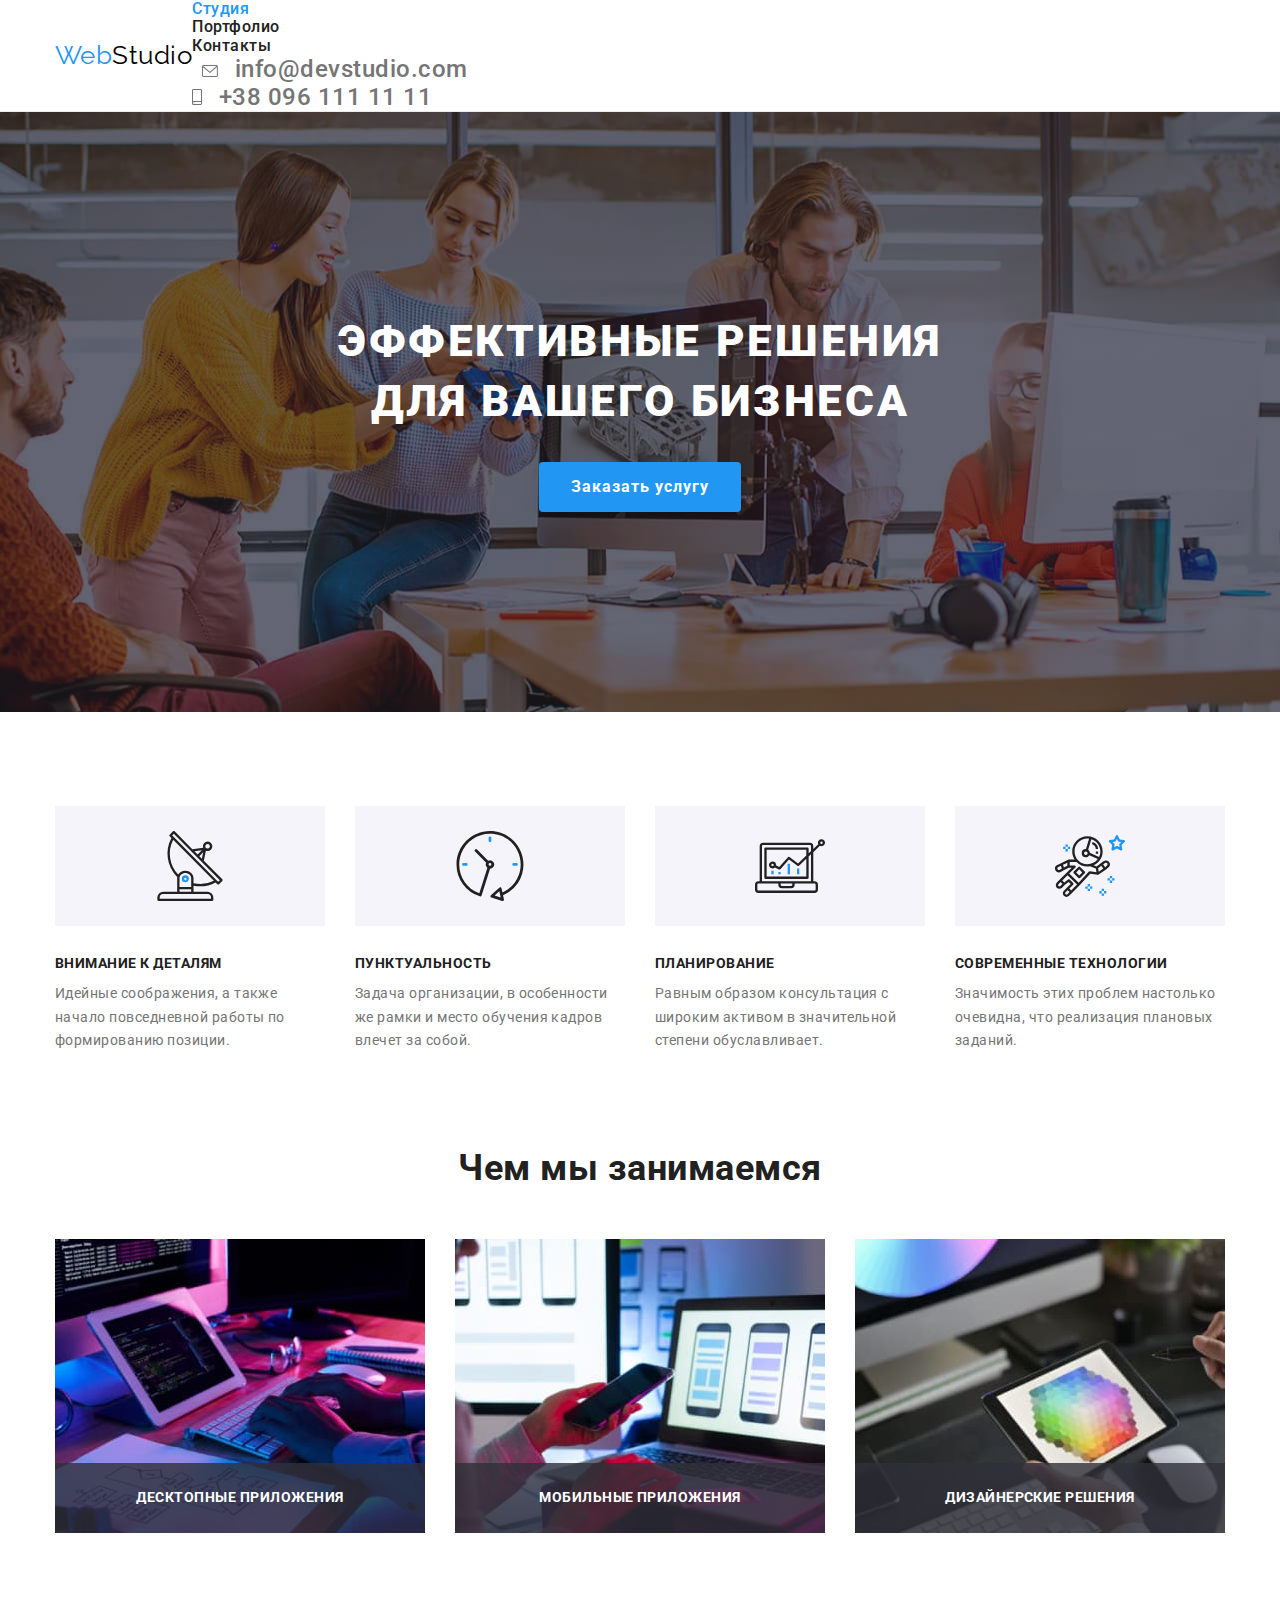
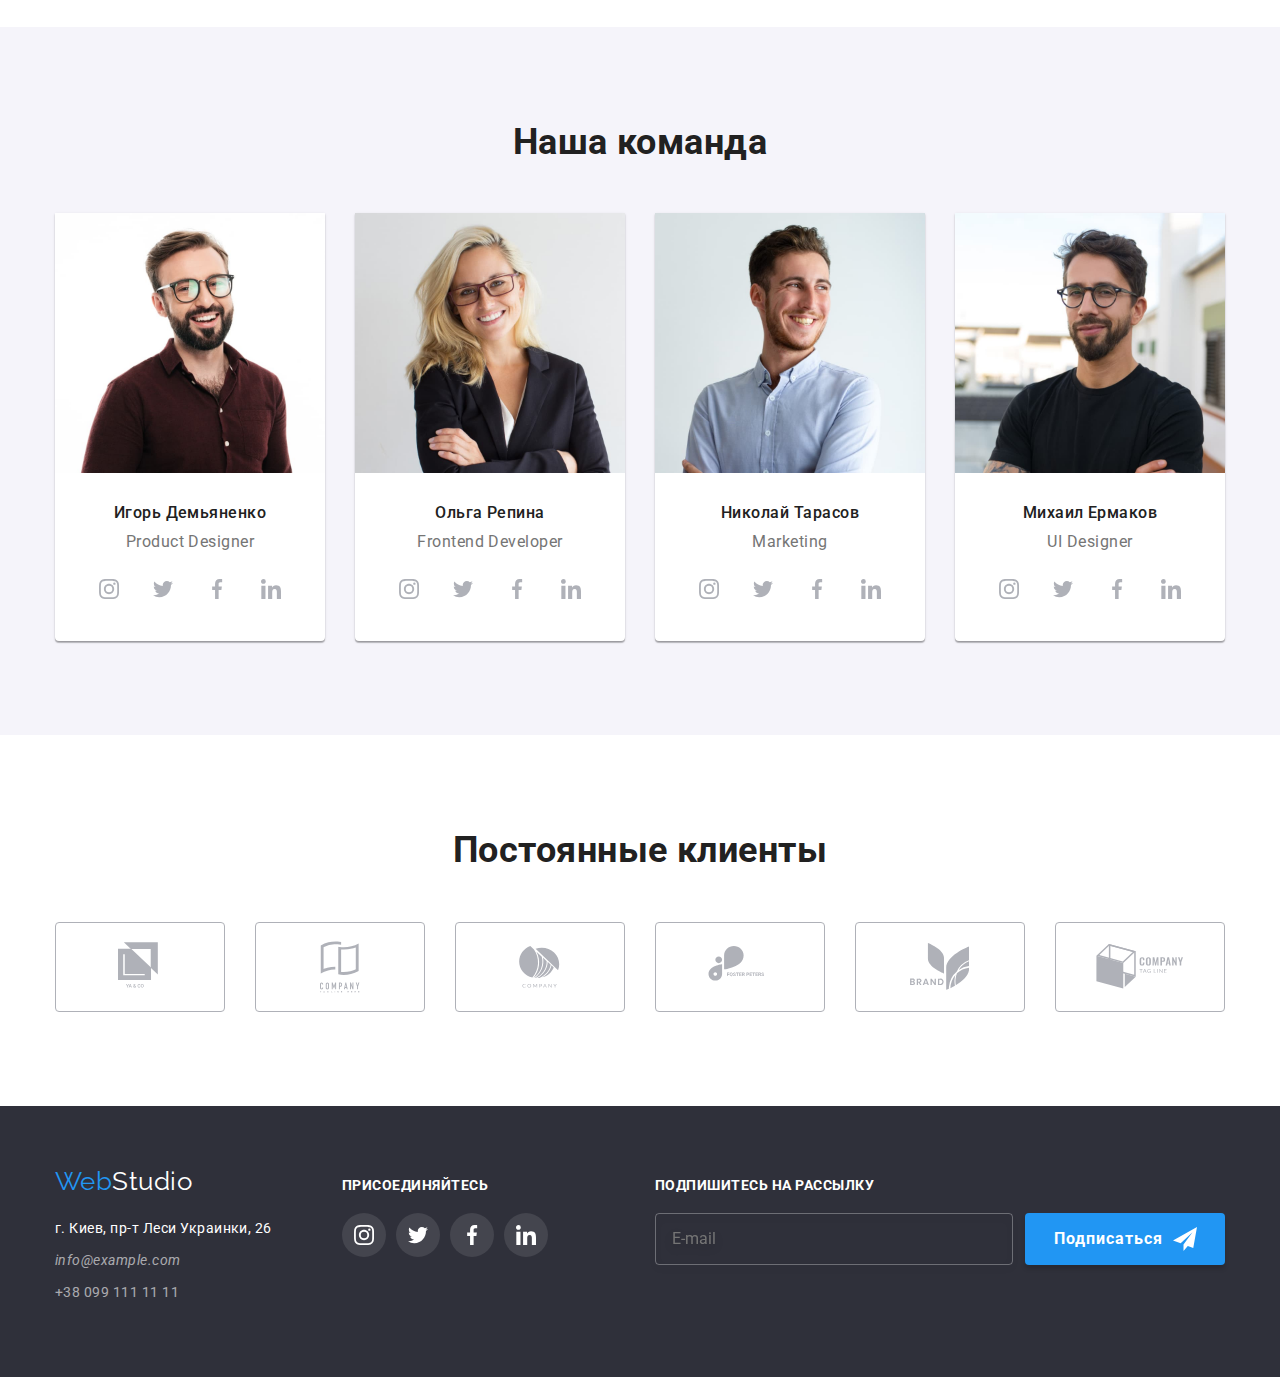
==== commit 2de1a878: "меню в header для mobile версии" ====
--- a/index.html
+++ b/index.html
@@ -29,7 +29,7 @@
             type="button"
             aria-expanded="false"
             aria-controls="menu-container"
-            class="menu-btn is-open"
+            class="menu-btn"
             data-menu-button
           >
             <svg
@@ -69,7 +69,7 @@
               <li class="coordinates-nav__item item-envelope">
                 <a
                   href="mailto:info@devstudio.com"
-                  class="coordinates-nav__link link"
+                  class="coordinates-nav__link email link"
                   ><svg
                     class="coordinates-nav__icon"
                     width="16px"
@@ -91,6 +91,48 @@
                   </svg>
                   +38 096 111 11 11
                 </a>
+              </li>
+            </ul>
+            <ul class="socials-nav list">
+              <li class="socials-nav__item">
+                <a
+                  href=""
+                  target="_blank"
+                  rel="noreferrer noopener"
+                  aria-label="instagram"
+                  class="socials-nav__link link"
+                  >Instagram</a
+                >
+              </li>
+              <li class="socials-nav__item">
+                <a
+                  href=""
+                  target="_blank"
+                  rel="noreferrer noopener"
+                  aria-label="Twitter"
+                  class="socials-nav__link link"
+                  >Twitter</a
+                >
+              </li>
+              <li class="socials-nav__item">
+                <a
+                  href=""
+                  target="_blank"
+                  rel="noreferrer noopener"
+                  aria-label="Facebook"
+                  class="socials-nav__link link"
+                  >Facebook</a
+                >
+              </li>
+              <li class="socials-nav__item">
+                <a
+                  href=""
+                  target="_blank"
+                  rel="noreferrer noopener"
+                  aria-label="LinkedIn"
+                  class="socials-nav__link link"
+                  >LinkedIn</a
+                >
               </li>
             </ul>
           </div>
--- a/css/main.min.css
+++ b/css/main.min.css
@@ -1,2 +1,2 @@
-body{color:#757575;background-color:#fff;font-family:Roboto,sans-serif;letter-spacing:0.03em}.list{list-style:none;padding:0;margin:0}h1,h2,h3,p{margin-top:0;margin-bottom:0}img{display:block;max-width:100%;height:auto}.container{padding-left:15px;padding-right:15px;margin-right:auto;margin-left:auto}@media screen and (min-width: 480px){.container{width:480px}}@media screen and (min-width: 768px){.container{width:768px}}@media screen and (min-width: 1200px){.container{width:1200px}}@media screen and (max-width: 1199.98px){.section{padding-top:60px;padding-bottom:60px}}@media screen and (min-width: 1200px){.section{padding-top:94px;padding-bottom:94px}}.visually-hidden{position:absolute !important;clip:rect(1px 1px 1px 1px);clip:rect(1px, 1px, 1px, 1px);padding:0 !important;border:0 !important;height:1px !important;width:1px !important;overflow:hidden}.link,.part-logo,.footer-logo{text-decoration:none;transition:color 250ms cubic-bezier(0.4, 0, 0.2, 1)}.section-title{color:#212121;font-weight:700;font-size:28px;line-height:1.179;text-align:center;margin-bottom:30px}@media screen and (min-width: 1200px){.section-title{font-size:36px;line-height:1.17;margin-bottom:50px}}.portfolio-section{color:#757575;font-size:16px;line-height:1.9}.btn,.hero__btn,.footer-form__btn-subscription,.modal-form__btn-send,.button-set__btn,.modal__btn-close,.menu-btn{display:inline-block;cursor:pointer;text-align:center;margin:0;padding:0;border:none;background-color:transparent}.hero__btn,.footer-form__btn-subscription,.modal-form__btn-send{color:#fff;font-weight:bold;font-size:16px;line-height:1.875;letter-spacing:0.06em;background-color:#2196f3;box-shadow:0px 4px 4px rgba(0,0,0,0.15);border-radius:4px;transition:background-color 250ms cubic-bezier(0.4, 0, 0.2, 1)}.hero__btn:hover,.hero__btn:focus,.footer-form__btn-subscription:hover,.footer-form__btn-subscription:focus,.modal-form__btn-send:hover,.modal-form__btn-send:focus{background-color:#188ce8}.hero__btn{padding:10px 32px}.footer-form__btn-subscription{display:flex;align-items:center;padding-bottom:10px;padding-right:28px;padding-top:10px;padding-left:29px;margin-left:auto;margin-right:auto}.footer-form__icon-send{fill:#fff;margin-left:10px}.button-set__btn{padding:6px 22px;color:#212121;background-color:#f5f4fa;font-weight:500;font-size:16px;line-height:1.625;border-radius:4px;transition:background-color 250ms cubic-bezier(0.4, 0, 0.2, 1),color 250ms cubic-bezier(0.4, 0, 0.2, 1),box-shaddow 250ms cubic-bezier(0.4, 0, 0.2, 1)}.button-set__btn:hover,.button-set__btn:focus{background-color:#2196f3;color:#fff;box-shadow:0px 3px 1px rgba(0,0,0,0.1),0px 1px 2px rgba(0,0,0,0.08),0px 2px 2px rgba(0,0,0,0.12)}.modal__btn-close{position:absolute;display:flex;align-items:center;justify-content:center;right:8px;top:8px;width:30px;height:30px;border:1px solid rgba(0,0,0,0.1);border-radius:50%;fill:#000;transition:fill 250ms cubic-bezier(0.4, 0, 0.2, 1)}.modal__btn-close:hover,.modal__btn-close:focus{fill:#2196f3}.modal-form__btn-send{display:block;margin-right:auto;margin-left:auto;padding:10px 55px 10px 56px}.menu-btn{position:absolute;top:10px;right:10px;width:40px;height:40px}.menu-btn .icon-close_menu{display:none}.menu-btn.is-open .icon-close_menu{display:block}.menu-btn.is-open .icon-menu{display:none}.menu-btn:hover,.menu-btn:focus{fill:#2196f3}@media screen and (min-width: 768px){.menu-btn{display:none}}.overlay{max-width:1600px;padding:300px 0;margin-left:auto;margin-right:auto;background-color:#2f303a;background-repeat:no-repeat;background-position:top;background-size:cover;background-image:linear-gradient(to right, rgba(47,48,58,0.4), rgba(47,48,58,0.4)),url(../images/bg.jpg)}.hero{color:#fff;text-align:center;padding-top:118px;padding-bottom:118px}@media screen and (min-width: 1200px){.hero{padding-top:200px;padding-bottom:200px}}.hero__title{font-weight:900;letter-spacing:0.06em;text-transform:uppercase;margin-bottom:30px;font-size:26px;line-height:1.62}@media screen and (min-width: 1200px){.hero__title{font-size:44px;line-height:1.36}}.section-advantage{font-size:14px;line-height:1.7}.section-advantage__title{color:#212121;text-align:center;font-weight:700;font-size:14px;line-height:1.14;text-transform:uppercase;margin-bottom:10px}@media screen and (min-width: 768px){.section-advantage__title{text-align:left}}.section-advantage__list{margin-top:-30px;margin-left:-30px}@media screen and (min-width: 768px){.section-advantage__list{display:flex;flex-wrap:wrap}}.section-advantage__item{margin-top:30px;margin-left:30px}@media screen and (min-width: 768px){.section-advantage__item{flex-basis:calc((100% - 2 * 30px) / 2)}}@media screen and (min-width: 1200px){.section-advantage__item{flex-basis:calc((100% - 120px) / 4)}}.section-advantage__item::before{display:block;content:'';height:120px;margin-bottom:30px;background-repeat:no-repeat;background-position:center;background-color:#f5f4fa;background-size:70px 70px}.icon-antenna::before{background-image:url("../images/antenna.svg")}.icon-clock::before{background-image:url("../images/clock.svg")}.icon-diagram::before{background-image:url("../images/diagram.svg")}.icon-astronaut::before{background-image:url("../images/astronaut.svg")}.section-workset{padding-top:0}@media (max-width: 1199px){.section-workset{display:none}}.section-workset__list{display:flex;flex-wrap:wrap;margin-left:-30px;margin-top:-30px}.section-workset__item{flex-basis:calc((100% - 90px) / 3);margin-left:30px;margin-top:30px}.section-workset__thumb{position:relative}.section-workset__actions{position:absolute;bottom:0;display:flex;align-items:center;justify-content:center;height:70px;width:100%;background-color:rgba(47,48,58,0.8);font-weight:700;font-size:14px;line-height:1.14;text-align:center;text-transform:uppercase;color:#fff}.section-our-team{background-color:#f5f4fa;font-size:16px;line-height:1.19;text-align:center}.section-our-team__name{color:#212121;font-weight:500;font-size:16px;line-height:1.19;text-align:center;margin-top:30px;margin-bottom:10px}@media screen and (min-width: 768px){.section-our-team__list{display:flex;flex-wrap:wrap;margin-top:-30px;margin-left:-30px}}.section-our-team__item{margin-top:30px;box-shadow:0px 1px 3px rgba(0,0,0,0.12),0px 1px 1px rgba(0,0,0,0.14),0px 2px 1px rgba(0,0,0,0.2);border-radius:0px 0px 4px 4px;padding-bottom:24px;background-color:#fff}@media screen and (min-width: 768px){.section-our-team__item{flex-basis:calc((100% - 2 * 30px) / 2);margin-left:30px}}@media screen and (min-width: 1200px){.section-our-team__item{flex-basis:calc((100% - 120px) / 4);padding-bottom:30px}}.section-our-team p{margin-bottom:16px}.section-our-team__socnetworks{display:flex;justify-content:center}.socnetworks__link{display:flex;width:44px;height:44px;justify-content:center;align-items:center;border-radius:50%;fill:#afb1b8;transition:background-color 250ms cubic-bezier(0.4, 0, 0.2, 1),fill 250ms cubic-bezier(0.4, 0, 0.2, 1)}.socnetworks__link:hover,.socnetworks__link:focus{background-color:#2196f3;fill:#fff}.socnetworks__icon:not(:last-child){margin-right:10px}.section-clients__list{display:flex;flex-wrap:wrap;margin-top:-30px;margin-left:-30px}.section-clients__item{margin-top:30px;margin-left:30px}@media screen and (max-width: 767px){.section-clients__item{width:calc((100% - 2 * 30px) / 2)}}@media screen and (min-width: 768px){.section-clients__item{display:flex;flex-basis:calc((100% - 3 * 30px) / 3)}}@media screen and (min-width: 1200px){.section-clients__item{flex-basis:calc((100% - 180px) / 6)}}.section-clients__link{display:flex;width:100%;height:90px;justify-content:center;align-items:center;border:1px solid #afb1b8;border-radius:4px;fill:#afb1b8;transition:fill 250ms cubic-bezier(0.4, 0, 0.2, 1),filter 250ms cubic-bezier(0.4, 0, 0.2, 1)}.section-clients__link:hover,.section-clients__link:focus{border-color:#2196f3;fill:#2196f3;filter:drop-shadow(0 4px 4px rgba(0,0,0,0.25))}.button-set{display:flex;flex-wrap:wrap}@media screen and (max-width: 767px){.button-set{margin-bottom:40px}}@media screen and (min-width: 768px){.button-set{justify-content:center;margin-bottom:30px}}@media screen and (max-width: 767px){.button-set__item:nth-child(-n+3){margin-bottom:15px}}.button-set__item:not(:last-child){margin-right:8px}.card-set__title{color:#212121;font-weight:bold;font-size:18px;line-height:2;letter-spacing:0.06em}.card-set__caption{border-left:1px solid #eee;border-right:1px solid #eee;border-bottom:1px solid #eee;padding:20px 24px}@media screen and (min-width: 768px){.card-set{display:flex;flex-wrap:wrap;margin-left:-30px;margin-top:-30px}}@media screen and (max-width: 767px){.card-set__item:not(:first-child){margin-top:30px}}@media screen and (min-width: 768px) and (max-width: 1199px){.card-set__item:first-child .card-set__caption{padding-bottom:56px}}@media screen and (min-width: 768px){.card-set__item{flex-basis:calc((100% - 2 * 30px) / 2);margin-left:30px;margin-top:30px}}@media screen and (min-width: 1200px){.card-set__item{flex-basis:calc((100% - 90px) / 3)}}.card-set__item:hover,.card-set__item:focus{box-shadow:0px 4px 4px rgba(0,0,0,0.25)}.card-set__thumb{position:relative;overflow:hidden}.card-set__description{position:absolute;top:100%;left:0;width:100%;height:100%;padding:63px 24px;background-color:rgba(33,150,243,0.9);font-weight:400;font-size:18px;line-height:1.5556;color:#fff;transition:250ms cubic-bezier(0.4, 0, 0.2, 1)}.card-set__link{display:block;text-decoration:none;color:inherit;width:100%}.card-set__link:hover .card-set__description,.card-set__link:focus .card-set__description{transform:translateY(-100%)}.logo{color:#2196f3;font-family:Raleway,sans-serif;font-size:24px;line-height:1.17;margin-top:16px;margin-bottom:16px}@media screen and (min-width: 768px) and (max-width: 1199px){.logo{margin-top:26px;margin-bottom:26px}}@media screen and (min-width: 1200px){.logo{font-size:26px}}.logo:hover,.logo:focus,.logo:hover .part-logo,.logo:focus .part-logo{color:#2196f3}.part-logo{color:#000}.part-logo--inverse{color:#fff}.footer-logo:hover,.footer-logo:focus,.footer-logo:hover .part-logo,.footer-logo:focus .part-logo{color:#2196f3}.site-nav{display:flex;margin-left:93px}.site-nav__item+.site-nav__item{margin-left:50px}.site-nav__link{display:block;color:#212121;font-weight:500;font-size:14px;line-height:1.14;letter-spacing:0.02em;padding-top:32px;padding-bottom:32px}.site-nav__link--current{color:#2196f3;position:relative}.site-nav__link--current::after{position:absolute;bottom:-1px;display:block;content:'';width:100%;height:4px;background-color:currentColor;border-radius:2px}.site-nav__link:hover,.site-nav__link:focus{color:#2196f3}.coordinates-nav{display:flex;margin-left:auto}.coordinates-nav__item+.coordinates-nav__item{margin-left:50px}.coordinates-nav__link{display:flex;align-items:center;color:#757575;font-weight:500;font-size:14px;line-height:1.14;letter-spacing:0.02em}.coordinates-nav__link:hover,.coordinates-nav__link:focus{color:#2196f3;fill:currentColor}.coordinates-nav__icon{fill:currentColor;margin-right:10px}.item-envelope{margin-left:10px}.header-page{position:relative;border-bottom:1px solid #ececec}.main-nav{display:flex;align-items:center}.header-page__nav{display:flex;align-items:center}.menu-container{background-color:#fff}@media screen and (max-width: 767px){.menu-container{display:none;position:absolute;top:100%;left:0;width:100%;box-shadow:0px 4px 8px rgba(0,0,0,0.04),0px 2px 4px rgba(0,0,0,0.08),0px 1px 3px rgba(0,0,0,0.16)}.menu-container.is-open{display:block}}.footer{color:#fff;background-color:#2f303a;font-size:14px;line-height:1.7;padding-top:60px;padding-bottom:60px}.footer-address{font-style:normal;margin-top:20px}.footer-address .italic{font-style:italic}.footer-address_item:not(:first-child){margin-top:8px}.footer .link{color:rgba(255,255,255,0.6)}.footer .link:hover,.footer .link:focus{color:#2196f3}@media screen and (min-width: 1200px){.footer-grid{display:flex;justify-content:space-between;align-items:baseline}}@media screen and (max-width: 1199px){.footer-grid__address{margin-bottom:60px}}@media screen and (min-width: 1200px){.footer-grid__address{margin-right:70px}}@media screen and (max-width: 1199px){.footer-grid__part{text-align:center}}@media screen and (min-width: 768px) and (max-width: 1199px){.footer-grid__part{display:flex;justify-content:space-around;align-items:baseline}}@media screen and (min-width: 1200px){.footer-grid__part{display:flex;flex-basis:calc(50% - 45px);align-items:baseline;text-align:left}}@media screen and (min-width: 1200px){.footer-subscription{flex-basis:calc(50% - 15px);align-self:baseline}}.footer-socnetworks__title,.footer-subscription__title{margin-bottom:20px;text-align:center;font-weight:700;font-size:14px;line-height:1.14;text-transform:uppercase;color:#fff}@media screen and (min-width: 1200px){.footer-socnetworks__title,.footer-subscription__title{text-align:left}}.footer-socnetworks{margin-bottom:60px}.footer-socnetworks__list{display:flex;justify-content:center}.footer-socnetworks__link{display:flex;width:44px;height:44px;align-items:center;justify-content:center;border-radius:50%;background-color:rgba(255,255,255,0.1);fill:#fff;transition:background-color 250ms cubic-bezier(0.4, 0, 0.2, 1)}.footer-socnetworks__link:hover,.footer-socnetworks__link:focus{background-color:#2196f3}.footer-socnetworks__item:not(:last-child){margin-right:10px}@media screen and (min-width: 768px) and (max-width: 1199px){.footer-form__field{max-width:450px;margin-left:auto;margin-right:auto}}@media screen and (min-width: 1200px){.footer-form__field{display:flex;justify-content:flex-end}}.footer-form__input{width:100%;padding:15px 16px;border:1px solid rgba(255,255,255,0.3);filter:drop-shadow(0px 4px 4px rgba(0,0,0,0.15));border-radius:4px;background-color:inherit;font-weight:400;font-size:16px;line-height:1.25;color:rgba(255,255,255,0.6)}@media screen and (max-width: 1199px){.footer-form__input{margin-bottom:20px}}@media screen and (min-width: 1200px){.footer-form__input{margin-right:12px}}.backdrop{position:fixed;top:0;left:0;width:100%;height:100%;background-color:rgba(0,0,0,0.2);opacity:1;transition:opacity 250ms cubic-bezier(0.4, 0, 0.2, 1);overflow-y:scroll}@media screen and (max-width: 480px){.backdrop{padding-top:93px;padding-left:15px;padding-right:15px}}.backdrop.is-hidden{visibility:hidden;opacity:0;pointer-events:none}.backdrop.is-hidden .modal{visibility:visible;transform:translate(-50%, -50%) scale(0.7)}.modal{position:relative;padding:40px;background-color:#fff;box-shadow:0px 1px 3px rgba(0,0,0,0.12),0px 1px 1px rgba(0,0,0,0.14),0px 2px 1px rgba(0,0,0,0.2);border-radius:4px;transition:transform 250ms cubic-bezier(0.4, 0, 0.2, 1)}@media screen and (min-width: 480px){.modal{position:absolute;top:50%;left:50%;transform:translate(-50%, -50%) scale(1);max-width:450px;width:100%}}@media screen and (min-width: 1200px){.modal{max-width:528px}}.modal__title{font-weight:700;font-size:20px;line-height:1.16;text-align:center;letter-spacing:0.03em;color:#212121;margin-bottom:12px}.modal-form{margin-left:auto;margin-right:auto}.modal-form__field{display:flex;flex-direction:column;margin-bottom:10px}.modal-form__field:focus-within .modal-form__textarea{outline:none;border-color:#2196f3}.modal-form__input{width:100%;padding-top:12px;padding-right:16px;padding-bottom:12px;padding-left:42px;font-size:14px;border:1px solid rgba(33,33,33,0.2);border-radius:4px}.modal-form__label{margin-bottom:4px;font-weight:400;font-size:12px;line-height:1.1666;letter-spacing:0.01em;color:#757575}.modal-form__wrap{position:relative}.modal-form__wrap:focus-within .modal-form__icon,.modal-form__wrap:focus-within .modal-form__input{fill:#2196f3;outline:none;border-color:#2196f3}.modal-form__icon{position:absolute;left:12px;top:50%;transform:translateY(-50%);fill:#000}.modal-form__textarea{resize:none;height:120px;padding:12px 16px;border:1px solid rgba(33,33,33,0.2);border-radius:4px;font-size:14px}.modal-form__textarea::placeholder{font-weight:400;font-size:12px;line-height:1.1666;letter-spacing:0.01em;color:rgba(117,117,117,0.5)}.modal-form__accept{display:flex;align-items:center;margin-top:20px;margin-bottom:30px}.modal-form__policy{margin-left:8px;font-weight:400;font-size:12px;line-height:1.666;letter-spacing:0.03em;color:#757575}@media screen and (min-width: 1200px){.modal-form__policy{font-size:14px;line-height:1.71}}.modal-form__link-accept{color:#2196f3}.modal-form__checkbox{position:absolute !important;clip:rect(1px 1px 1px 1px);clip:rect(1px, 1px, 1px, 1px);padding:0 !important;border:0 !important;height:1px !important;width:1px !important;overflow:hidden}.modal-form__checkbox:checked+.modal-form__checkbox-icon{background-color:#2196f3;background-origin:border-box;border-color:transparent}.modal-form__checkbox-icon{display:flex;align-items:center;width:16px;height:15px;border:2px solid #212121;border-radius:2px}
+body{color:#757575;background-color:#fff;font-family:Roboto,sans-serif;letter-spacing:0.03em}.list{list-style:none;padding:0;margin:0}h1,h2,h3,p{margin-top:0;margin-bottom:0}img{display:block;max-width:100%;height:auto}.container{padding-left:15px;padding-right:15px;margin-right:auto;margin-left:auto}@media screen and (min-width: 480px){.container{width:480px}}@media screen and (min-width: 768px){.container{width:768px}}@media screen and (min-width: 1200px){.container{width:1200px}}@media screen and (max-width: 1199.98px){.section{padding-top:60px;padding-bottom:60px}}@media screen and (min-width: 1200px){.section{padding-top:94px;padding-bottom:94px}}.visually-hidden{position:absolute !important;clip:rect(1px 1px 1px 1px);clip:rect(1px, 1px, 1px, 1px);padding:0 !important;border:0 !important;height:1px !important;width:1px !important;overflow:hidden}.link,.part-logo,.footer-logo{text-decoration:none;transition:color 250ms cubic-bezier(0.4, 0, 0.2, 1)}.section-title{color:#212121;font-weight:700;font-size:28px;line-height:1.179;text-align:center;margin-bottom:30px}@media screen and (min-width: 1200px){.section-title{font-size:36px;line-height:1.17;margin-bottom:50px}}.portfolio-section{color:#757575;font-size:16px;line-height:1.9}.btn,.hero__btn,.footer-form__btn-subscription,.modal-form__btn-send,.button-set__btn,.modal__btn-close,.menu-btn{display:inline-block;cursor:pointer;text-align:center;margin:0;padding:0;border:none;background-color:transparent}.hero__btn,.footer-form__btn-subscription,.modal-form__btn-send{color:#fff;font-weight:bold;font-size:16px;line-height:1.875;letter-spacing:0.06em;background-color:#2196f3;box-shadow:0px 4px 4px rgba(0,0,0,0.15);border-radius:4px;transition:background-color 250ms cubic-bezier(0.4, 0, 0.2, 1)}.hero__btn:hover,.hero__btn:focus,.footer-form__btn-subscription:hover,.footer-form__btn-subscription:focus,.modal-form__btn-send:hover,.modal-form__btn-send:focus{background-color:#188ce8}.hero__btn{padding:10px 32px}.footer-form__btn-subscription{display:flex;align-items:center;padding-bottom:10px;padding-right:28px;padding-top:10px;padding-left:29px;margin-left:auto;margin-right:auto}.footer-form__icon-send{fill:#fff;margin-left:10px}.button-set__btn{padding:6px 22px;color:#212121;background-color:#f5f4fa;font-weight:500;font-size:16px;line-height:1.625;border-radius:4px;transition:background-color 250ms cubic-bezier(0.4, 0, 0.2, 1),color 250ms cubic-bezier(0.4, 0, 0.2, 1),box-shaddow 250ms cubic-bezier(0.4, 0, 0.2, 1)}.button-set__btn:hover,.button-set__btn:focus{background-color:#2196f3;color:#fff;box-shadow:0px 3px 1px rgba(0,0,0,0.1),0px 1px 2px rgba(0,0,0,0.08),0px 2px 2px rgba(0,0,0,0.12)}.modal__btn-close{position:absolute;display:flex;align-items:center;justify-content:center;right:8px;top:8px;width:30px;height:30px;border:1px solid rgba(0,0,0,0.1);border-radius:50%;fill:#000;transition:fill 250ms cubic-bezier(0.4, 0, 0.2, 1)}.modal__btn-close:hover,.modal__btn-close:focus{fill:#2196f3}.modal-form__btn-send{display:block;margin-right:auto;margin-left:auto;padding:10px 55px 10px 56px}.menu-btn{position:absolute;top:10px;right:10px;width:40px;height:40px}.menu-btn .icon-close_menu{display:none}.menu-btn.is-open .icon-close_menu{display:block}.menu-btn.is-open .icon-menu{display:none}.menu-btn:hover,.menu-btn:focus{fill:#2196f3}@media screen and (min-width: 768px){.menu-btn{display:none}}.overlay{max-width:1600px;padding:300px 0;margin-left:auto;margin-right:auto;background-color:#2f303a;background-repeat:no-repeat;background-position:top;background-size:cover;background-image:linear-gradient(to right, rgba(47,48,58,0.4), rgba(47,48,58,0.4)),url(../images/bg.jpg)}.hero{color:#fff;text-align:center;padding-top:118px;padding-bottom:118px}@media screen and (min-width: 1200px){.hero{padding-top:200px;padding-bottom:200px}}.hero__title{font-weight:900;letter-spacing:0.06em;text-transform:uppercase;margin-bottom:30px;font-size:26px;line-height:1.62}@media screen and (min-width: 1200px){.hero__title{font-size:44px;line-height:1.36}}.section-advantage{font-size:14px;line-height:1.7}.section-advantage__title{color:#212121;text-align:center;font-weight:700;font-size:14px;line-height:1.14;text-transform:uppercase;margin-bottom:10px}@media screen and (min-width: 768px){.section-advantage__title{text-align:left}}.section-advantage__list{margin-top:-30px;margin-left:-30px}@media screen and (min-width: 768px){.section-advantage__list{display:flex;flex-wrap:wrap}}.section-advantage__item{margin-top:30px;margin-left:30px}@media screen and (min-width: 768px){.section-advantage__item{flex-basis:calc((100% - 2 * 30px) / 2)}}@media screen and (min-width: 1200px){.section-advantage__item{flex-basis:calc((100% - 120px) / 4)}}.section-advantage__item::before{display:block;content:'';height:120px;margin-bottom:30px;background-repeat:no-repeat;background-position:center;background-color:#f5f4fa;background-size:70px 70px}.icon-antenna::before{background-image:url("../images/antenna.svg")}.icon-clock::before{background-image:url("../images/clock.svg")}.icon-diagram::before{background-image:url("../images/diagram.svg")}.icon-astronaut::before{background-image:url("../images/astronaut.svg")}.section-workset{padding-top:0}@media (max-width: 1199px){.section-workset{display:none}}.section-workset__list{display:flex;flex-wrap:wrap;margin-left:-30px;margin-top:-30px}.section-workset__item{flex-basis:calc((100% - 90px) / 3);margin-left:30px;margin-top:30px}.section-workset__thumb{position:relative}.section-workset__actions{position:absolute;bottom:0;display:flex;align-items:center;justify-content:center;height:70px;width:100%;background-color:rgba(47,48,58,0.8);font-weight:700;font-size:14px;line-height:1.14;text-align:center;text-transform:uppercase;color:#fff}.section-our-team{background-color:#f5f4fa;font-size:16px;line-height:1.19;text-align:center}.section-our-team__name{color:#212121;font-weight:500;font-size:16px;line-height:1.19;text-align:center;margin-top:30px;margin-bottom:10px}@media screen and (min-width: 768px){.section-our-team__list{display:flex;flex-wrap:wrap;margin-top:-30px;margin-left:-30px}}.section-our-team__item{margin-top:30px;box-shadow:0px 1px 3px rgba(0,0,0,0.12),0px 1px 1px rgba(0,0,0,0.14),0px 2px 1px rgba(0,0,0,0.2);border-radius:0px 0px 4px 4px;padding-bottom:24px;background-color:#fff}@media screen and (min-width: 768px){.section-our-team__item{flex-basis:calc((100% - 2 * 30px) / 2);margin-left:30px}}@media screen and (min-width: 1200px){.section-our-team__item{flex-basis:calc((100% - 120px) / 4);padding-bottom:30px}}.section-our-team p{margin-bottom:16px}.section-our-team__socnetworks{display:flex;justify-content:center}.socnetworks__link{display:flex;width:44px;height:44px;justify-content:center;align-items:center;border-radius:50%;fill:#afb1b8;transition:background-color 250ms cubic-bezier(0.4, 0, 0.2, 1),fill 250ms cubic-bezier(0.4, 0, 0.2, 1)}.socnetworks__link:hover,.socnetworks__link:focus{background-color:#2196f3;fill:#fff}.socnetworks__icon:not(:last-child){margin-right:10px}.section-clients__list{display:flex;flex-wrap:wrap;margin-top:-30px;margin-left:-30px}.section-clients__item{margin-top:30px;margin-left:30px}@media screen and (max-width: 767px){.section-clients__item{width:calc((100% - 2 * 30px) / 2)}}@media screen and (min-width: 768px){.section-clients__item{display:flex;flex-basis:calc((100% - 3 * 30px) / 3)}}@media screen and (min-width: 1200px){.section-clients__item{flex-basis:calc((100% - 180px) / 6)}}.section-clients__link{display:flex;width:100%;height:90px;justify-content:center;align-items:center;border:1px solid #afb1b8;border-radius:4px;fill:#afb1b8;transition:fill 250ms cubic-bezier(0.4, 0, 0.2, 1),filter 250ms cubic-bezier(0.4, 0, 0.2, 1)}.section-clients__link:hover,.section-clients__link:focus{border-color:#2196f3;fill:#2196f3;filter:drop-shadow(0 4px 4px rgba(0,0,0,0.25))}.button-set{display:flex;flex-wrap:wrap}@media screen and (max-width: 767px){.button-set{margin-bottom:40px}}@media screen and (min-width: 768px){.button-set{justify-content:center;margin-bottom:30px}}@media screen and (max-width: 767px){.button-set__item:nth-child(-n+3){margin-bottom:15px}}.button-set__item:not(:last-child){margin-right:8px}.card-set__title{color:#212121;font-weight:bold;font-size:18px;line-height:2;letter-spacing:0.06em}.card-set__caption{border-left:1px solid #eee;border-right:1px solid #eee;border-bottom:1px solid #eee;padding:20px 24px}@media screen and (min-width: 768px){.card-set{display:flex;flex-wrap:wrap;margin-left:-30px;margin-top:-30px}}@media screen and (max-width: 767px){.card-set__item:not(:first-child){margin-top:30px}}@media screen and (min-width: 768px) and (max-width: 1199px){.card-set__item:first-child .card-set__caption{padding-bottom:56px}}@media screen and (min-width: 768px){.card-set__item{flex-basis:calc((100% - 2 * 30px) / 2);margin-left:30px;margin-top:30px}}@media screen and (min-width: 1200px){.card-set__item{flex-basis:calc((100% - 90px) / 3)}}.card-set__item:hover,.card-set__item:focus{box-shadow:0px 4px 4px rgba(0,0,0,0.25)}.card-set__thumb{position:relative;overflow:hidden}.card-set__description{position:absolute;top:100%;left:0;width:100%;height:100%;padding:63px 24px;background-color:rgba(33,150,243,0.9);font-weight:400;font-size:18px;line-height:1.5556;color:#fff;transition:250ms cubic-bezier(0.4, 0, 0.2, 1)}.card-set__link{display:block;text-decoration:none;color:inherit;width:100%}.card-set__link:hover .card-set__description,.card-set__link:focus .card-set__description{transform:translateY(-100%)}.logo{color:#2196f3;font-family:Raleway,sans-serif;font-size:24px;line-height:1.17;margin-top:16px;margin-bottom:16px}@media screen and (min-width: 768px) and (max-width: 1199px){.logo{margin-top:26px;margin-bottom:26px}}@media screen and (min-width: 1200px){.logo{font-size:26px}}.logo:hover,.logo:focus,.logo:hover .part-logo,.logo:focus .part-logo{color:#2196f3}.part-logo{color:#000}.part-logo--inverse{color:#fff}.footer-logo:hover,.footer-logo:focus,.footer-logo:hover .part-logo,.footer-logo:focus .part-logo{color:#2196f3}@media screen and (max-width: 767px){.site-nav__item:not(:last-child){margin-bottom:32px}.site-nav__item:last-child{margin-bottom:302px}}.site-nav__link{color:#212121;font-weight:500}@media screen and (max-width: 767px){.site-nav__link{font-size:40px;line-height:1.175;text-align:center}}.site-nav__link--current{color:#2196f3;position:relative}.site-nav__link:hover,.site-nav__link:focus{color:#2196f3}@media screen and (max-width: 767px){.coordinates-nav__item:not(:last-child){margin-bottom:32px}.coordinates-nav__item:last-child{margin-bottom:64px}}.coordinates-nav__link{font-weight:500;font-size:24px;line-height:1.16666;letter-spacing:0.02em;color:#757575}.coordinates-nav__link:hover,.coordinates-nav__link:focus{color:#2196f3;fill:currentColor}@media screen and (max-width: 767px){.email{font-weight:500;font-size:34px;line-height:1.1764;letter-spacing:0.02em;color:#2196f3}}@media screen and (max-width: 767px){.coordinates-nav__icon{display:none}}@media screen and (min-width: 768px){.coordinates-nav__icon{fill:currentColor;margin-right:10px}}@media screen and (min-width: 768px){.item-envelope{margin-left:10px}}@media screen and (max-width: 767px){.socials-nav{display:flex}}@media screen and (min-width: 768px){.socials-nav{display:none}}.socials-nav__item:not(:last-child){margin-right:10px;padding-right:10px;border-right:1px solid rgba(33,33,33,0.2)}.socials-nav__link{font-weight:500;font-size:18px;line-height:1.22;letter-spacing:0.02em;color:#2196f3}.header-page{position:relative;border-bottom:1px solid #ececec}.main-nav{display:flex;align-items:center}.header-page__nav{display:flex;align-items:center}.menu-container{background-color:#fff}@media screen and (max-width: 767px){.menu-container{display:none;position:absolute;top:100%;left:0;width:100%;box-shadow:0px 4px 8px rgba(0,0,0,0.04),0px 2px 4px rgba(0,0,0,0.08),0px 1px 3px rgba(0,0,0,0.16)}.menu-container.is-open{display:flex;flex-direction:column;padding:48px 40px}}.footer{color:#fff;background-color:#2f303a;font-size:14px;line-height:1.7;padding-top:60px;padding-bottom:60px}.footer-address{font-style:normal;margin-top:20px}.footer-address .italic{font-style:italic}.footer-address_item:not(:first-child){margin-top:8px}.footer .link{color:rgba(255,255,255,0.6)}.footer .link:hover,.footer .link:focus{color:#2196f3}@media screen and (min-width: 1200px){.footer-grid{display:flex;justify-content:space-between;align-items:baseline}}@media screen and (max-width: 1199px){.footer-grid__address{margin-bottom:60px}}@media screen and (min-width: 1200px){.footer-grid__address{margin-right:70px}}@media screen and (max-width: 1199px){.footer-grid__part{text-align:center}}@media screen and (min-width: 768px) and (max-width: 1199px){.footer-grid__part{display:flex;justify-content:space-around;align-items:baseline}}@media screen and (min-width: 1200px){.footer-grid__part{display:flex;flex-basis:calc(50% - 45px);align-items:baseline;text-align:left}}@media screen and (min-width: 1200px){.footer-subscription{flex-basis:calc(50% - 15px);align-self:baseline}}.footer-socnetworks__title,.footer-subscription__title{margin-bottom:20px;text-align:center;font-weight:700;font-size:14px;line-height:1.14;text-transform:uppercase;color:#fff}@media screen and (min-width: 1200px){.footer-socnetworks__title,.footer-subscription__title{text-align:left}}.footer-socnetworks{margin-bottom:60px}.footer-socnetworks__list{display:flex;justify-content:center}.footer-socnetworks__link{display:flex;width:44px;height:44px;align-items:center;justify-content:center;border-radius:50%;background-color:rgba(255,255,255,0.1);fill:#fff;transition:background-color 250ms cubic-bezier(0.4, 0, 0.2, 1)}.footer-socnetworks__link:hover,.footer-socnetworks__link:focus{background-color:#2196f3}.footer-socnetworks__item:not(:last-child){margin-right:10px}@media screen and (min-width: 768px) and (max-width: 1199px){.footer-form__field{max-width:450px;margin-left:auto;margin-right:auto}}@media screen and (min-width: 1200px){.footer-form__field{display:flex;justify-content:flex-end}}.footer-form__input{width:100%;padding:15px 16px;border:1px solid rgba(255,255,255,0.3);filter:drop-shadow(0px 4px 4px rgba(0,0,0,0.15));border-radius:4px;background-color:inherit;font-weight:400;font-size:16px;line-height:1.25;color:rgba(255,255,255,0.6)}@media screen and (max-width: 1199px){.footer-form__input{margin-bottom:20px}}@media screen and (min-width: 1200px){.footer-form__input{margin-right:12px}}.backdrop{position:fixed;top:0;left:0;width:100%;height:100%;background-color:rgba(0,0,0,0.2);opacity:1;transition:opacity 250ms cubic-bezier(0.4, 0, 0.2, 1);overflow-y:scroll}@media screen and (max-width: 480px){.backdrop{padding-top:93px;padding-left:15px;padding-right:15px}}.backdrop.is-hidden{visibility:hidden;opacity:0;pointer-events:none}.backdrop.is-hidden .modal{visibility:visible;transform:translate(-50%, -50%) scale(0.7)}.modal{position:relative;padding:40px;background-color:#fff;box-shadow:0px 1px 3px rgba(0,0,0,0.12),0px 1px 1px rgba(0,0,0,0.14),0px 2px 1px rgba(0,0,0,0.2);border-radius:4px;transition:transform 250ms cubic-bezier(0.4, 0, 0.2, 1)}@media screen and (min-width: 480px){.modal{position:absolute;top:50%;left:50%;transform:translate(-50%, -50%) scale(1);max-width:450px;width:100%}}@media screen and (min-width: 1200px){.modal{max-width:528px}}.modal__title{font-weight:700;font-size:20px;line-height:1.16;text-align:center;letter-spacing:0.03em;color:#212121;margin-bottom:12px}.modal-form{margin-left:auto;margin-right:auto}.modal-form__field{display:flex;flex-direction:column;margin-bottom:10px}.modal-form__field:focus-within .modal-form__textarea{outline:none;border-color:#2196f3}.modal-form__input{width:100%;padding-top:12px;padding-right:16px;padding-bottom:12px;padding-left:42px;font-size:14px;border:1px solid rgba(33,33,33,0.2);border-radius:4px}.modal-form__label{margin-bottom:4px;font-weight:400;font-size:12px;line-height:1.1666;letter-spacing:0.01em;color:#757575}.modal-form__wrap{position:relative}.modal-form__wrap:focus-within .modal-form__icon,.modal-form__wrap:focus-within .modal-form__input{fill:#2196f3;outline:none;border-color:#2196f3}.modal-form__icon{position:absolute;left:12px;top:50%;transform:translateY(-50%);fill:#000}.modal-form__textarea{resize:none;height:120px;padding:12px 16px;border:1px solid rgba(33,33,33,0.2);border-radius:4px;font-size:14px}.modal-form__textarea::placeholder{font-weight:400;font-size:12px;line-height:1.1666;letter-spacing:0.01em;color:rgba(117,117,117,0.5)}.modal-form__accept{display:flex;align-items:center;margin-top:20px;margin-bottom:30px}.modal-form__policy{margin-left:8px;font-weight:400;font-size:12px;line-height:1.666;letter-spacing:0.03em;color:#757575}@media screen and (min-width: 1200px){.modal-form__policy{font-size:14px;line-height:1.71}}.modal-form__link-accept{color:#2196f3}.modal-form__checkbox{position:absolute !important;clip:rect(1px 1px 1px 1px);clip:rect(1px, 1px, 1px, 1px);padding:0 !important;border:0 !important;height:1px !important;width:1px !important;overflow:hidden}.modal-form__checkbox:checked+.modal-form__checkbox-icon{background-color:#2196f3;background-origin:border-box;border-color:transparent}.modal-form__checkbox-icon{display:flex;align-items:center;width:16px;height:15px;border:2px solid #212121;border-radius:2px}
 /*# sourceMappingURL=main.min.css.map */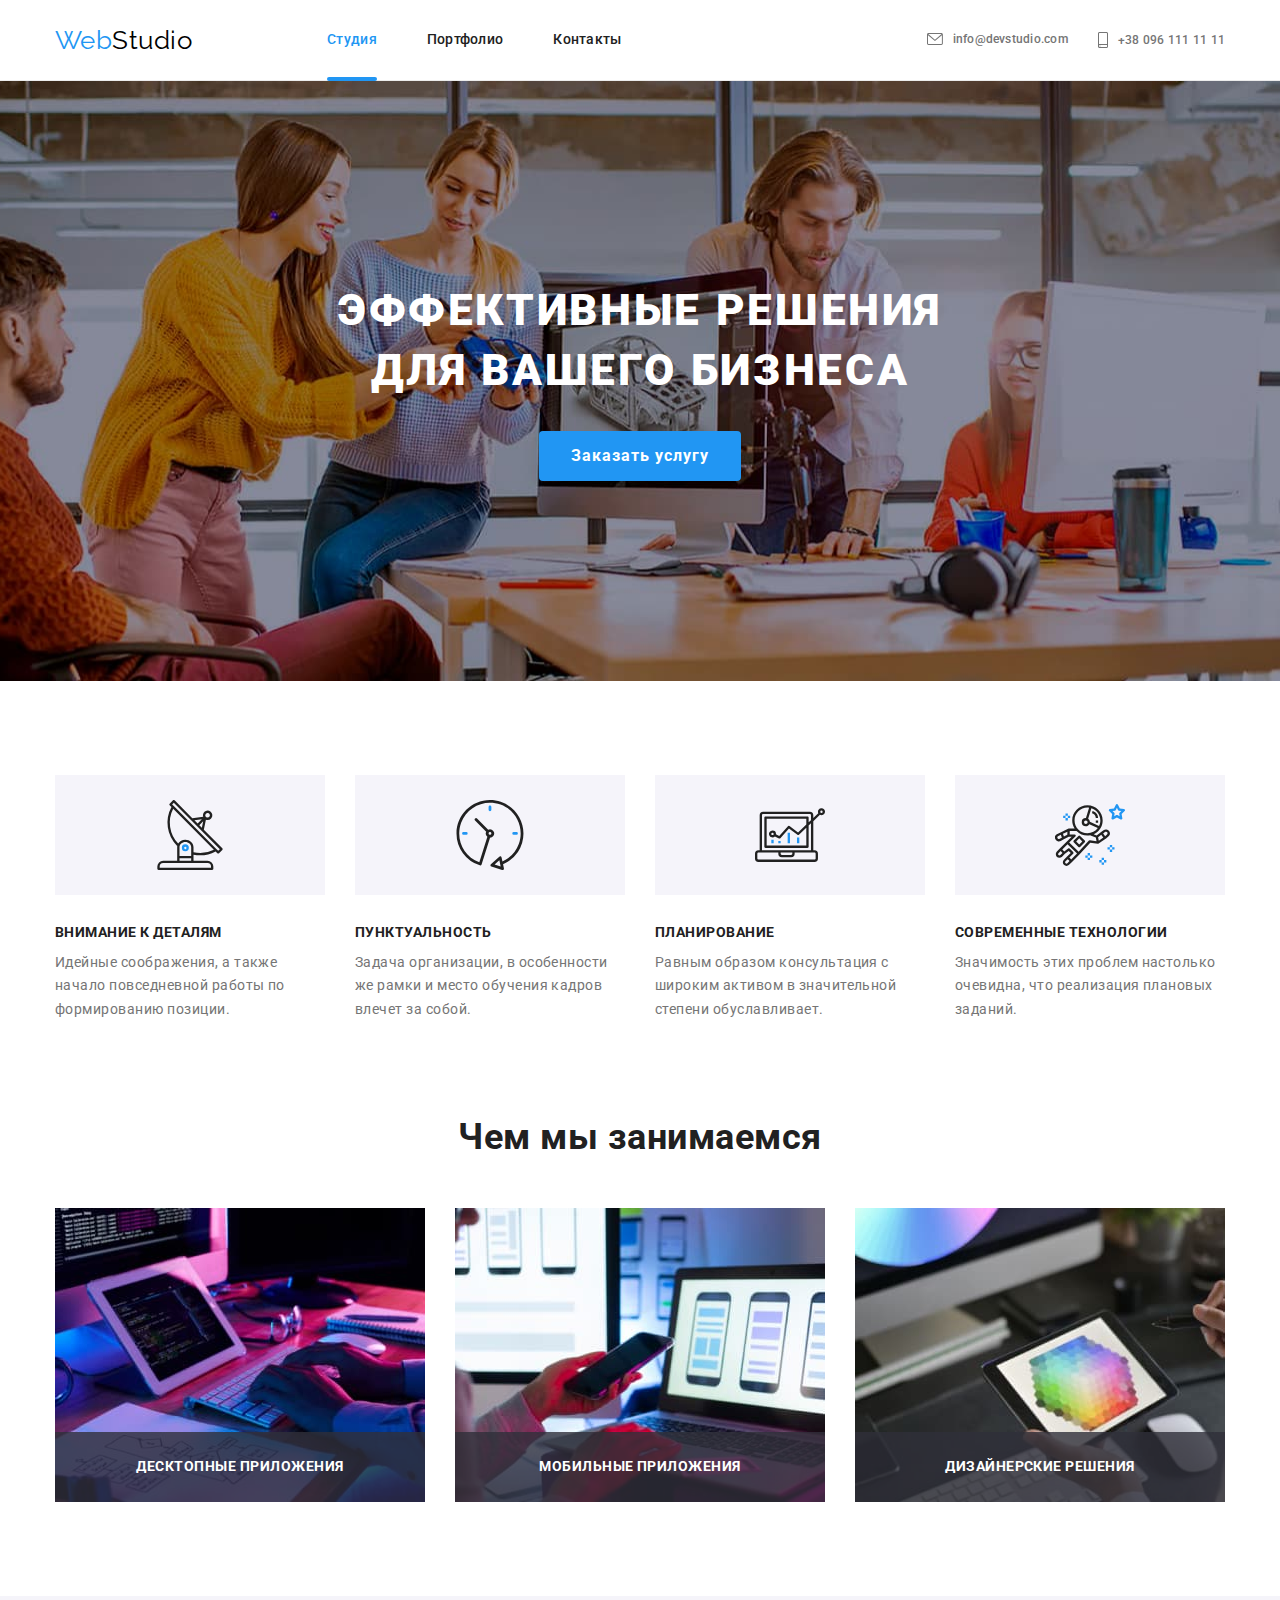
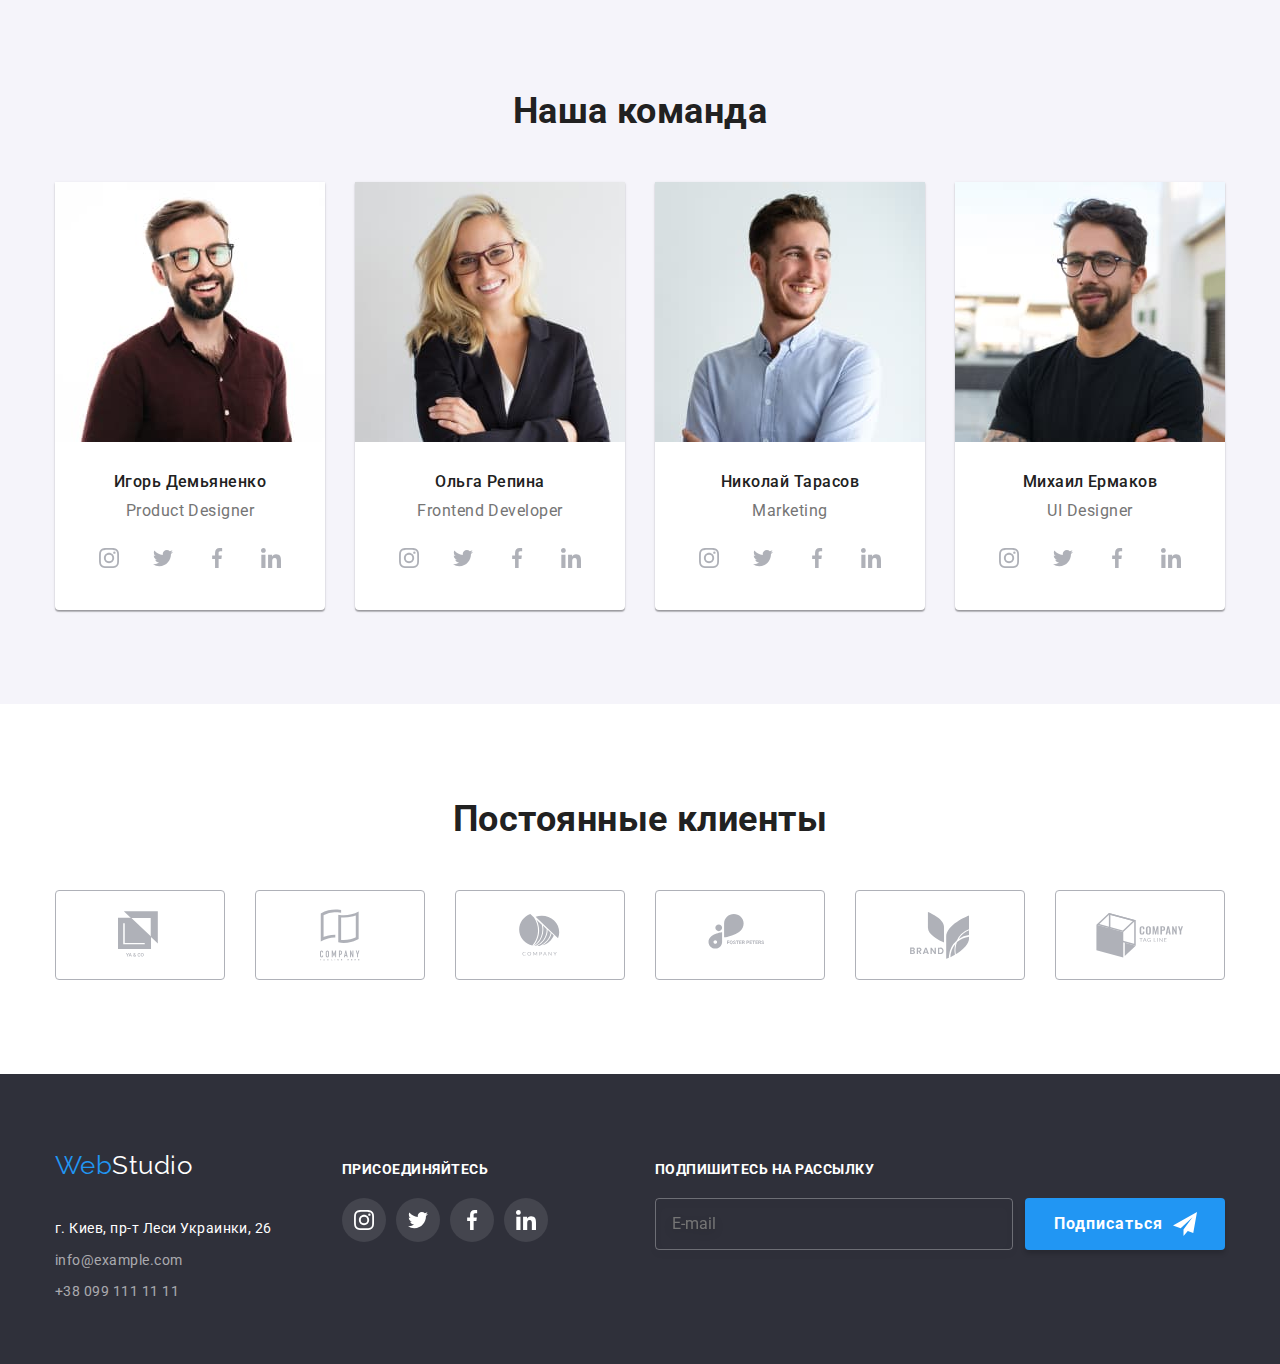
==== commit 79271c23: "добавление адаптивных картинок и фонового изображения" ====
--- a/index.html
+++ b/index.html
@@ -69,7 +69,7 @@
               <li class="coordinates-nav__item item-envelope">
                 <a
                   href="mailto:info@devstudio.com"
-                  class="coordinates-nav__link email link"
+                  class="coordinates-nav__link link"
                   ><svg
                     class="coordinates-nav__icon"
                     width="16px"
@@ -81,7 +81,9 @@
                 </a>
               </li>
               <li class="coordinates-nav__item item-smartphone">
-                <a href="tel:+380961111111" class="coordinates-nav__link link"
+                <a
+                  href="tel:+380961111111"
+                  class="coordinates-nav__link smartphone link"
                   ><svg
                     class="coordinates-nav__icon"
                     width="10px"
@@ -237,12 +239,46 @@
           <h2 class="section-title">Наша команда</h2>
           <ul class="section-our-team__list list">
             <li class="section-our-team__item">
-              <img
-                src="./images/img.jpg"
+              <!-- <img
+                srcset="
+                  ./images/Demyanenko.jpg    1x,
+                  ./images/Demyanenko@2x.jpg 2x
+                "
+                src="./images/Demyanenko.jpg"
                 alt="Игорь Демьяненко"
-                width="270"
-                height="260"
-              />
+                width="450"
+              /> -->
+              <picture>
+                <source
+                  srcset="
+                    ./images/desktop/Demyanenko.jpg    1x,
+                    ./images/desktop/Demyanenko@2x.jpg 2x
+                  "
+                  media="(min-width: 1200px)"
+                  type="image/jpeg"
+                />
+                <source
+                  srcset="
+                    ./images/tablet/Demyanenko.jpg    1x,
+                    ./images/tablet/Demyanenko@2x.jpg 2x
+                  "
+                  media="(min-width: 768px)"
+                  type="image/jpeg"
+                />
+                <source
+                  srcset="
+                    ./images/mobile/Demyanenko.jpg    1x,
+                    ./images/mobile/Demyanenko@2x.jpg 2x
+                  "
+                  media="(max-width: 767px)"
+                  type="image/jpeg"
+                />
+                <img
+                  src="./images/desktop/Demyanenko.jpg"
+                  width="450"
+                  alt="Игорь Демьяненко"
+                />
+              </picture>
               <h3 class="section-our-team__name">Игорь Демьяненко</h3>
               <p>Product Designer</p>
               <ul class="list section-our-team__socnetworks">
@@ -298,12 +334,37 @@
               </ul>
             </li>
             <li class="section-our-team__item">
-              <img
-                src="./images/img1.jpg"
-                alt="Ольга Репина"
-                width="270"
-                height="260"
-              />
+              <picture>
+                <source
+                  srcset="
+                    ./images/desktop/Repina.jpg    1x,
+                    ./images/desktop/Repina@2x.jpg 2x
+                  "
+                  media="(min-width: 1200px)"
+                  type="image/jpeg"
+                />
+                <source
+                  srcset="
+                    ./images/tablet/Repina.jpg    1x,
+                    ./images/tablet/Repina@2x.jpg 2x
+                  "
+                  media="(min-width: 768px)"
+                  type="image/jpeg"
+                />
+                <source
+                  srcset="
+                    ./images/mobile/Repina.jpg    1x,
+                    ./images/mobile/Repina@2x.jpg 2x
+                  "
+                  media="(max-width: 767px)"
+                  type="image/jpeg"
+                />
+                <img
+                  src="./images/desktop/Repina.jpg"
+                  width="450"
+                  alt="Ольга Репина"
+                />
+              </picture>
               <h3 class="section-our-team__name">Ольга Репина</h3>
               <p>Frontend Developer</p>
               <ul class="list section-our-team__socnetworks">
@@ -359,12 +420,37 @@
               </ul>
             </li>
             <li class="section-our-team__item">
-              <img
-                src="./images/img2.jpg"
-                alt="Николай Тарасов"
-                width="270"
-                height="260"
-              />
+              <picture>
+                <source
+                  srcset="
+                    ./images/desktop/Tarasov.jpg    1x,
+                    ./images/desktop/Tarasov@2x.jpg 2x
+                  "
+                  media="(min-width: 1200px)"
+                  type="image/jpeg"
+                />
+                <source
+                  srcset="
+                    ./images/tablet/Tarasov.jpg    1x,
+                    ./images/tablet/Tarasov@2x.jpg 2x
+                  "
+                  media="(min-width: 768px)"
+                  type="image/jpeg"
+                />
+                <source
+                  srcset="
+                    ./images/mobile/Tarasov.jpg    1x,
+                    ./images/mobile/Tarasov@2x.jpg 2x
+                  "
+                  media="(max-width: 767px)"
+                  type="image/jpeg"
+                />
+                <img
+                  src="./images/desktop/Tarasov.jpg"
+                  width="450"
+                  alt="Николай Тарасов"
+                />
+              </picture>
               <h3 class="section-our-team__name">Николай Тарасов</h3>
               <p>Marketing</p>
               <ul class="list section-our-team__socnetworks">
@@ -420,12 +506,37 @@
               </ul>
             </li>
             <li class="section-our-team__item">
-              <img
-                src="./images/img3.jpg"
-                alt="Михаил Ермаков"
-                width="270"
-                height="260"
-              />
+              <picture>
+                <source
+                  srcset="
+                    ./images/desktop/Ermakov.jpg    1x,
+                    ./images/desktop/Ermakov@2x.jpg 2x
+                  "
+                  media="(min-width: 1200px)"
+                  type="image/jpeg"
+                />
+                <source
+                  srcset="
+                    ./images/tablet/Ermakov.jpg    1x,
+                    ./images/tablet/Ermakov@2x.jpg 2x
+                  "
+                  media="(min-width: 768px)"
+                  type="image/jpeg"
+                />
+                <source
+                  srcset="
+                    ./images/mobile/Ermakov.jpg    1x,
+                    ./images/mobile/Ermakov@2x.jpg 2x
+                  "
+                  media="(max-width: 767px)"
+                  type="image/jpeg"
+                />
+                <img
+                  src="./images/desktop/Ermakov.jpg"
+                  width="450"
+                  alt="Михаил Ермаков"
+                />
+              </picture>
               <h3 class="section-our-team__name">Михаил Ермаков</h3>
               <p>UI Designer</p>
               <ul class="list section-our-team__socnetworks">
@@ -549,7 +660,7 @@
                     г. Киев, пр-т Леси Украинки, 26
                   </li>
                   <li class="footer-address_item">
-                    <a href="maito:info@example.com" class="link italic"
+                    <a href="maito:info@example.com" class="link"
                       >info@example.com</a
                     >
                   </li>
@@ -616,60 +727,7 @@
               </ul>
             </div>
           </div>
-          <!-- <div class="footer-socnetworks footer-grid__part">
-            <h2 class="footer-socnetworks__title">присоединяйтесь</h2>
-            <ul class="list footer-socnetworks__list">
-              <li class="footer-socnetworks__item">
-                <a
-                  href=""
-                  class="footer-socnetworks__link"
-                  target="_blank"
-                  rel="noreferrer noopener"
-                  aria-label="instagram"
-                >
-                  <svg width="20px" height="20px">
-                    <use href="./images/symbol-defs.svg#icon-instagram"></use>
-                  </svg>
-                </a>
-              </li>
-              <li class="footer-socnetworks__item">
-                <a
-                  href=""
-                  class="footer-socnetworks__link"
-                  target="_blank"
-                  rel="noreferrer noopener"
-                  aria-label="twitter"
-                  ><svg width="20px" height="20px">
-                    <use href="./images/symbol-defs.svg#icon-twitter"></use>
-                  </svg>
-                </a>
-              </li>
-              <li class="footer-socnetworks__item">
-                <a
-                  href=""
-                  class="footer-socnetworks__link"
-                  target="_blank"
-                  rel="noreferrer noopener"
-                  aria-label="facebook"
-                  ><svg width="20px" height="20px">
-                    <use href="./images/symbol-defs.svg#icon-facebook"></use>
-                  </svg>
-                </a>
-              </li>
-              <li class="footer-socnetworks__item">
-                <a
-                  href=""
-                  class="footer-socnetworks__link"
-                  target="_blank"
-                  rel="noreferrer noopener"
-                  aria-label="linkedin"
-                  ><svg width="20px" height="20px">
-                    <use href="./images/symbol-defs.svg#icon-linkedin"></use>
-                  </svg>
-                </a>
-              </li>
-            </ul>
-          </div> -->
+
           <div class="footer-subscription">
             <h2 class="footer-subscription__title">Подпишитесь на рассылку</h2>
             <form class="footer-form">
--- a/css/main.min.css
+++ b/css/main.min.css
@@ -1,2 +1,2 @@
-body{color:#757575;background-color:#fff;font-family:Roboto,sans-serif;letter-spacing:0.03em}.list{list-style:none;padding:0;margin:0}h1,h2,h3,p{margin-top:0;margin-bottom:0}img{display:block;max-width:100%;height:auto}.container{padding-left:15px;padding-right:15px;margin-right:auto;margin-left:auto}@media screen and (min-width: 480px){.container{width:480px}}@media screen and (min-width: 768px){.container{width:768px}}@media screen and (min-width: 1200px){.container{width:1200px}}@media screen and (max-width: 1199.98px){.section{padding-top:60px;padding-bottom:60px}}@media screen and (min-width: 1200px){.section{padding-top:94px;padding-bottom:94px}}.visually-hidden{position:absolute !important;clip:rect(1px 1px 1px 1px);clip:rect(1px, 1px, 1px, 1px);padding:0 !important;border:0 !important;height:1px !important;width:1px !important;overflow:hidden}.link,.part-logo,.footer-logo{text-decoration:none;transition:color 250ms cubic-bezier(0.4, 0, 0.2, 1)}.section-title{color:#212121;font-weight:700;font-size:28px;line-height:1.179;text-align:center;margin-bottom:30px}@media screen and (min-width: 1200px){.section-title{font-size:36px;line-height:1.17;margin-bottom:50px}}.portfolio-section{color:#757575;font-size:16px;line-height:1.9}.btn,.hero__btn,.footer-form__btn-subscription,.modal-form__btn-send,.button-set__btn,.modal__btn-close,.menu-btn{display:inline-block;cursor:pointer;text-align:center;margin:0;padding:0;border:none;background-color:transparent}.hero__btn,.footer-form__btn-subscription,.modal-form__btn-send{color:#fff;font-weight:bold;font-size:16px;line-height:1.875;letter-spacing:0.06em;background-color:#2196f3;box-shadow:0px 4px 4px rgba(0,0,0,0.15);border-radius:4px;transition:background-color 250ms cubic-bezier(0.4, 0, 0.2, 1)}.hero__btn:hover,.hero__btn:focus,.footer-form__btn-subscription:hover,.footer-form__btn-subscription:focus,.modal-form__btn-send:hover,.modal-form__btn-send:focus{background-color:#188ce8}.hero__btn{padding:10px 32px}.footer-form__btn-subscription{display:flex;align-items:center;padding-bottom:10px;padding-right:28px;padding-top:10px;padding-left:29px;margin-left:auto;margin-right:auto}.footer-form__icon-send{fill:#fff;margin-left:10px}.button-set__btn{padding:6px 22px;color:#212121;background-color:#f5f4fa;font-weight:500;font-size:16px;line-height:1.625;border-radius:4px;transition:background-color 250ms cubic-bezier(0.4, 0, 0.2, 1),color 250ms cubic-bezier(0.4, 0, 0.2, 1),box-shaddow 250ms cubic-bezier(0.4, 0, 0.2, 1)}.button-set__btn:hover,.button-set__btn:focus{background-color:#2196f3;color:#fff;box-shadow:0px 3px 1px rgba(0,0,0,0.1),0px 1px 2px rgba(0,0,0,0.08),0px 2px 2px rgba(0,0,0,0.12)}.modal__btn-close{position:absolute;display:flex;align-items:center;justify-content:center;right:8px;top:8px;width:30px;height:30px;border:1px solid rgba(0,0,0,0.1);border-radius:50%;fill:#000;transition:fill 250ms cubic-bezier(0.4, 0, 0.2, 1)}.modal__btn-close:hover,.modal__btn-close:focus{fill:#2196f3}.modal-form__btn-send{display:block;margin-right:auto;margin-left:auto;padding:10px 55px 10px 56px}.menu-btn{position:absolute;top:10px;right:10px;width:40px;height:40px}.menu-btn .icon-close_menu{display:none}.menu-btn.is-open .icon-close_menu{display:block}.menu-btn.is-open .icon-menu{display:none}.menu-btn:hover,.menu-btn:focus{fill:#2196f3}@media screen and (min-width: 768px){.menu-btn{display:none}}.overlay{max-width:1600px;padding:300px 0;margin-left:auto;margin-right:auto;background-color:#2f303a;background-repeat:no-repeat;background-position:top;background-size:cover;background-image:linear-gradient(to right, rgba(47,48,58,0.4), rgba(47,48,58,0.4)),url(../images/bg.jpg)}.hero{color:#fff;text-align:center;padding-top:118px;padding-bottom:118px}@media screen and (min-width: 1200px){.hero{padding-top:200px;padding-bottom:200px}}.hero__title{font-weight:900;letter-spacing:0.06em;text-transform:uppercase;margin-bottom:30px;font-size:26px;line-height:1.62}@media screen and (min-width: 1200px){.hero__title{font-size:44px;line-height:1.36}}.section-advantage{font-size:14px;line-height:1.7}.section-advantage__title{color:#212121;text-align:center;font-weight:700;font-size:14px;line-height:1.14;text-transform:uppercase;margin-bottom:10px}@media screen and (min-width: 768px){.section-advantage__title{text-align:left}}.section-advantage__list{margin-top:-30px;margin-left:-30px}@media screen and (min-width: 768px){.section-advantage__list{display:flex;flex-wrap:wrap}}.section-advantage__item{margin-top:30px;margin-left:30px}@media screen and (min-width: 768px){.section-advantage__item{flex-basis:calc((100% - 2 * 30px) / 2)}}@media screen and (min-width: 1200px){.section-advantage__item{flex-basis:calc((100% - 120px) / 4)}}.section-advantage__item::before{display:block;content:'';height:120px;margin-bottom:30px;background-repeat:no-repeat;background-position:center;background-color:#f5f4fa;background-size:70px 70px}.icon-antenna::before{background-image:url("../images/antenna.svg")}.icon-clock::before{background-image:url("../images/clock.svg")}.icon-diagram::before{background-image:url("../images/diagram.svg")}.icon-astronaut::before{background-image:url("../images/astronaut.svg")}.section-workset{padding-top:0}@media (max-width: 1199px){.section-workset{display:none}}.section-workset__list{display:flex;flex-wrap:wrap;margin-left:-30px;margin-top:-30px}.section-workset__item{flex-basis:calc((100% - 90px) / 3);margin-left:30px;margin-top:30px}.section-workset__thumb{position:relative}.section-workset__actions{position:absolute;bottom:0;display:flex;align-items:center;justify-content:center;height:70px;width:100%;background-color:rgba(47,48,58,0.8);font-weight:700;font-size:14px;line-height:1.14;text-align:center;text-transform:uppercase;color:#fff}.section-our-team{background-color:#f5f4fa;font-size:16px;line-height:1.19;text-align:center}.section-our-team__name{color:#212121;font-weight:500;font-size:16px;line-height:1.19;text-align:center;margin-top:30px;margin-bottom:10px}@media screen and (min-width: 768px){.section-our-team__list{display:flex;flex-wrap:wrap;margin-top:-30px;margin-left:-30px}}.section-our-team__item{margin-top:30px;box-shadow:0px 1px 3px rgba(0,0,0,0.12),0px 1px 1px rgba(0,0,0,0.14),0px 2px 1px rgba(0,0,0,0.2);border-radius:0px 0px 4px 4px;padding-bottom:24px;background-color:#fff}@media screen and (min-width: 768px){.section-our-team__item{flex-basis:calc((100% - 2 * 30px) / 2);margin-left:30px}}@media screen and (min-width: 1200px){.section-our-team__item{flex-basis:calc((100% - 120px) / 4);padding-bottom:30px}}.section-our-team p{margin-bottom:16px}.section-our-team__socnetworks{display:flex;justify-content:center}.socnetworks__link{display:flex;width:44px;height:44px;justify-content:center;align-items:center;border-radius:50%;fill:#afb1b8;transition:background-color 250ms cubic-bezier(0.4, 0, 0.2, 1),fill 250ms cubic-bezier(0.4, 0, 0.2, 1)}.socnetworks__link:hover,.socnetworks__link:focus{background-color:#2196f3;fill:#fff}.socnetworks__icon:not(:last-child){margin-right:10px}.section-clients__list{display:flex;flex-wrap:wrap;margin-top:-30px;margin-left:-30px}.section-clients__item{margin-top:30px;margin-left:30px}@media screen and (max-width: 767px){.section-clients__item{width:calc((100% - 2 * 30px) / 2)}}@media screen and (min-width: 768px){.section-clients__item{display:flex;flex-basis:calc((100% - 3 * 30px) / 3)}}@media screen and (min-width: 1200px){.section-clients__item{flex-basis:calc((100% - 180px) / 6)}}.section-clients__link{display:flex;width:100%;height:90px;justify-content:center;align-items:center;border:1px solid #afb1b8;border-radius:4px;fill:#afb1b8;transition:fill 250ms cubic-bezier(0.4, 0, 0.2, 1),filter 250ms cubic-bezier(0.4, 0, 0.2, 1)}.section-clients__link:hover,.section-clients__link:focus{border-color:#2196f3;fill:#2196f3;filter:drop-shadow(0 4px 4px rgba(0,0,0,0.25))}.button-set{display:flex;flex-wrap:wrap}@media screen and (max-width: 767px){.button-set{margin-bottom:40px}}@media screen and (min-width: 768px){.button-set{justify-content:center;margin-bottom:30px}}@media screen and (max-width: 767px){.button-set__item:nth-child(-n+3){margin-bottom:15px}}.button-set__item:not(:last-child){margin-right:8px}.card-set__title{color:#212121;font-weight:bold;font-size:18px;line-height:2;letter-spacing:0.06em}.card-set__caption{border-left:1px solid #eee;border-right:1px solid #eee;border-bottom:1px solid #eee;padding:20px 24px}@media screen and (min-width: 768px){.card-set{display:flex;flex-wrap:wrap;margin-left:-30px;margin-top:-30px}}@media screen and (max-width: 767px){.card-set__item:not(:first-child){margin-top:30px}}@media screen and (min-width: 768px) and (max-width: 1199px){.card-set__item:first-child .card-set__caption{padding-bottom:56px}}@media screen and (min-width: 768px){.card-set__item{flex-basis:calc((100% - 2 * 30px) / 2);margin-left:30px;margin-top:30px}}@media screen and (min-width: 1200px){.card-set__item{flex-basis:calc((100% - 90px) / 3)}}.card-set__item:hover,.card-set__item:focus{box-shadow:0px 4px 4px rgba(0,0,0,0.25)}.card-set__thumb{position:relative;overflow:hidden}.card-set__description{position:absolute;top:100%;left:0;width:100%;height:100%;padding:63px 24px;background-color:rgba(33,150,243,0.9);font-weight:400;font-size:18px;line-height:1.5556;color:#fff;transition:250ms cubic-bezier(0.4, 0, 0.2, 1)}.card-set__link{display:block;text-decoration:none;color:inherit;width:100%}.card-set__link:hover .card-set__description,.card-set__link:focus .card-set__description{transform:translateY(-100%)}.logo{color:#2196f3;font-family:Raleway,sans-serif;font-size:24px;line-height:1.17;margin-top:16px;margin-bottom:16px}@media screen and (min-width: 768px) and (max-width: 1199px){.logo{margin-top:26px;margin-bottom:26px}}@media screen and (min-width: 1200px){.logo{font-size:26px}}.logo:hover,.logo:focus,.logo:hover .part-logo,.logo:focus .part-logo{color:#2196f3}.part-logo{color:#000}.part-logo--inverse{color:#fff}.footer-logo:hover,.footer-logo:focus,.footer-logo:hover .part-logo,.footer-logo:focus .part-logo{color:#2196f3}@media screen and (max-width: 767px){.site-nav__item:not(:last-child){margin-bottom:32px}.site-nav__item:last-child{margin-bottom:302px}}.site-nav__link{color:#212121;font-weight:500}@media screen and (max-width: 767px){.site-nav__link{font-size:40px;line-height:1.175;text-align:center}}.site-nav__link--current{color:#2196f3;position:relative}.site-nav__link:hover,.site-nav__link:focus{color:#2196f3}@media screen and (max-width: 767px){.coordinates-nav__item:not(:last-child){margin-bottom:32px}.coordinates-nav__item:last-child{margin-bottom:64px}}.coordinates-nav__link{font-weight:500;font-size:24px;line-height:1.16666;letter-spacing:0.02em;color:#757575}.coordinates-nav__link:hover,.coordinates-nav__link:focus{color:#2196f3;fill:currentColor}@media screen and (max-width: 767px){.email{font-weight:500;font-size:34px;line-height:1.1764;letter-spacing:0.02em;color:#2196f3}}@media screen and (max-width: 767px){.coordinates-nav__icon{display:none}}@media screen and (min-width: 768px){.coordinates-nav__icon{fill:currentColor;margin-right:10px}}@media screen and (min-width: 768px){.item-envelope{margin-left:10px}}@media screen and (max-width: 767px){.socials-nav{display:flex}}@media screen and (min-width: 768px){.socials-nav{display:none}}.socials-nav__item:not(:last-child){margin-right:10px;padding-right:10px;border-right:1px solid rgba(33,33,33,0.2)}.socials-nav__link{font-weight:500;font-size:18px;line-height:1.22;letter-spacing:0.02em;color:#2196f3}.header-page{position:relative;border-bottom:1px solid #ececec}.main-nav{display:flex;align-items:center}.header-page__nav{display:flex;align-items:center}.menu-container{background-color:#fff}@media screen and (max-width: 767px){.menu-container{display:none;position:absolute;top:100%;left:0;width:100%;box-shadow:0px 4px 8px rgba(0,0,0,0.04),0px 2px 4px rgba(0,0,0,0.08),0px 1px 3px rgba(0,0,0,0.16)}.menu-container.is-open{display:flex;flex-direction:column;padding:48px 40px}}.footer{color:#fff;background-color:#2f303a;font-size:14px;line-height:1.7;padding-top:60px;padding-bottom:60px}.footer-address{font-style:normal;margin-top:20px}.footer-address .italic{font-style:italic}.footer-address_item:not(:first-child){margin-top:8px}.footer .link{color:rgba(255,255,255,0.6)}.footer .link:hover,.footer .link:focus{color:#2196f3}@media screen and (min-width: 1200px){.footer-grid{display:flex;justify-content:space-between;align-items:baseline}}@media screen and (max-width: 1199px){.footer-grid__address{margin-bottom:60px}}@media screen and (min-width: 1200px){.footer-grid__address{margin-right:70px}}@media screen and (max-width: 1199px){.footer-grid__part{text-align:center}}@media screen and (min-width: 768px) and (max-width: 1199px){.footer-grid__part{display:flex;justify-content:space-around;align-items:baseline}}@media screen and (min-width: 1200px){.footer-grid__part{display:flex;flex-basis:calc(50% - 45px);align-items:baseline;text-align:left}}@media screen and (min-width: 1200px){.footer-subscription{flex-basis:calc(50% - 15px);align-self:baseline}}.footer-socnetworks__title,.footer-subscription__title{margin-bottom:20px;text-align:center;font-weight:700;font-size:14px;line-height:1.14;text-transform:uppercase;color:#fff}@media screen and (min-width: 1200px){.footer-socnetworks__title,.footer-subscription__title{text-align:left}}.footer-socnetworks{margin-bottom:60px}.footer-socnetworks__list{display:flex;justify-content:center}.footer-socnetworks__link{display:flex;width:44px;height:44px;align-items:center;justify-content:center;border-radius:50%;background-color:rgba(255,255,255,0.1);fill:#fff;transition:background-color 250ms cubic-bezier(0.4, 0, 0.2, 1)}.footer-socnetworks__link:hover,.footer-socnetworks__link:focus{background-color:#2196f3}.footer-socnetworks__item:not(:last-child){margin-right:10px}@media screen and (min-width: 768px) and (max-width: 1199px){.footer-form__field{max-width:450px;margin-left:auto;margin-right:auto}}@media screen and (min-width: 1200px){.footer-form__field{display:flex;justify-content:flex-end}}.footer-form__input{width:100%;padding:15px 16px;border:1px solid rgba(255,255,255,0.3);filter:drop-shadow(0px 4px 4px rgba(0,0,0,0.15));border-radius:4px;background-color:inherit;font-weight:400;font-size:16px;line-height:1.25;color:rgba(255,255,255,0.6)}@media screen and (max-width: 1199px){.footer-form__input{margin-bottom:20px}}@media screen and (min-width: 1200px){.footer-form__input{margin-right:12px}}.backdrop{position:fixed;top:0;left:0;width:100%;height:100%;background-color:rgba(0,0,0,0.2);opacity:1;transition:opacity 250ms cubic-bezier(0.4, 0, 0.2, 1);overflow-y:scroll}@media screen and (max-width: 480px){.backdrop{padding-top:93px;padding-left:15px;padding-right:15px}}.backdrop.is-hidden{visibility:hidden;opacity:0;pointer-events:none}.backdrop.is-hidden .modal{visibility:visible;transform:translate(-50%, -50%) scale(0.7)}.modal{position:relative;padding:40px;background-color:#fff;box-shadow:0px 1px 3px rgba(0,0,0,0.12),0px 1px 1px rgba(0,0,0,0.14),0px 2px 1px rgba(0,0,0,0.2);border-radius:4px;transition:transform 250ms cubic-bezier(0.4, 0, 0.2, 1)}@media screen and (min-width: 480px){.modal{position:absolute;top:50%;left:50%;transform:translate(-50%, -50%) scale(1);max-width:450px;width:100%}}@media screen and (min-width: 1200px){.modal{max-width:528px}}.modal__title{font-weight:700;font-size:20px;line-height:1.16;text-align:center;letter-spacing:0.03em;color:#212121;margin-bottom:12px}.modal-form{margin-left:auto;margin-right:auto}.modal-form__field{display:flex;flex-direction:column;margin-bottom:10px}.modal-form__field:focus-within .modal-form__textarea{outline:none;border-color:#2196f3}.modal-form__input{width:100%;padding-top:12px;padding-right:16px;padding-bottom:12px;padding-left:42px;font-size:14px;border:1px solid rgba(33,33,33,0.2);border-radius:4px}.modal-form__label{margin-bottom:4px;font-weight:400;font-size:12px;line-height:1.1666;letter-spacing:0.01em;color:#757575}.modal-form__wrap{position:relative}.modal-form__wrap:focus-within .modal-form__icon,.modal-form__wrap:focus-within .modal-form__input{fill:#2196f3;outline:none;border-color:#2196f3}.modal-form__icon{position:absolute;left:12px;top:50%;transform:translateY(-50%);fill:#000}.modal-form__textarea{resize:none;height:120px;padding:12px 16px;border:1px solid rgba(33,33,33,0.2);border-radius:4px;font-size:14px}.modal-form__textarea::placeholder{font-weight:400;font-size:12px;line-height:1.1666;letter-spacing:0.01em;color:rgba(117,117,117,0.5)}.modal-form__accept{display:flex;align-items:center;margin-top:20px;margin-bottom:30px}.modal-form__policy{margin-left:8px;font-weight:400;font-size:12px;line-height:1.666;letter-spacing:0.03em;color:#757575}@media screen and (min-width: 1200px){.modal-form__policy{font-size:14px;line-height:1.71}}.modal-form__link-accept{color:#2196f3}.modal-form__checkbox{position:absolute !important;clip:rect(1px 1px 1px 1px);clip:rect(1px, 1px, 1px, 1px);padding:0 !important;border:0 !important;height:1px !important;width:1px !important;overflow:hidden}.modal-form__checkbox:checked+.modal-form__checkbox-icon{background-color:#2196f3;background-origin:border-box;border-color:transparent}.modal-form__checkbox-icon{display:flex;align-items:center;width:16px;height:15px;border:2px solid #212121;border-radius:2px}
+body{color:#757575;background-color:#fff;font-family:Roboto,sans-serif;letter-spacing:0.03em}.list{list-style:none;padding:0;margin:0}h1,h2,h3,p{margin-top:0;margin-bottom:0}img{display:block;max-width:100%;height:auto}.container{width:100%;padding-left:15px;padding-right:15px;margin-right:auto;margin-left:auto}@media screen and (min-width: 480px){.container{max-width:480px}}@media screen and (min-width: 768px){.container{max-width:768px}}@media screen and (min-width: 1200px){.container{max-width:1200px}}@media screen and (max-width: 1199.98px){.section{padding-top:60px;padding-bottom:60px}}@media screen and (min-width: 1200px){.section{padding-top:94px;padding-bottom:94px}}.visually-hidden{position:absolute !important;clip:rect(1px 1px 1px 1px);clip:rect(1px, 1px, 1px, 1px);padding:0 !important;border:0 !important;height:1px !important;width:1px !important;overflow:hidden}.link,.part-logo,.footer-logo{text-decoration:none;transition:color 250ms cubic-bezier(0.4, 0, 0.2, 1)}.section-title{color:#212121;font-weight:700;font-size:28px;line-height:1.179;text-align:center;margin-bottom:30px}@media screen and (min-width: 1200px){.section-title{font-size:36px;line-height:1.17;margin-bottom:50px}}.portfolio-section{color:#757575;font-size:16px;line-height:1.9}.btn,.hero__btn,.footer-form__btn-subscription,.modal-form__btn-send,.button-set__btn,.modal__btn-close,.menu-btn{display:inline-block;cursor:pointer;text-align:center;margin:0;padding:0;border:none;background-color:transparent}.hero__btn,.footer-form__btn-subscription,.modal-form__btn-send{color:#fff;font-weight:bold;font-size:16px;line-height:1.875;letter-spacing:0.06em;background-color:#2196f3;box-shadow:0px 4px 4px rgba(0,0,0,0.15);border-radius:4px;transition:background-color 250ms cubic-bezier(0.4, 0, 0.2, 1)}.hero__btn:hover,.hero__btn:focus,.footer-form__btn-subscription:hover,.footer-form__btn-subscription:focus,.modal-form__btn-send:hover,.modal-form__btn-send:focus{background-color:#188ce8}.hero__btn{padding:10px 32px}.footer-form__btn-subscription{display:flex;align-items:center;padding-bottom:10px;padding-right:28px;padding-top:10px;padding-left:29px;margin-left:auto;margin-right:auto}.footer-form__icon-send{fill:#fff;margin-left:10px}.button-set__btn{padding:6px 22px;color:#212121;background-color:#f5f4fa;font-weight:500;font-size:16px;line-height:1.625;border-radius:4px;transition:background-color 250ms cubic-bezier(0.4, 0, 0.2, 1),color 250ms cubic-bezier(0.4, 0, 0.2, 1),box-shaddow 250ms cubic-bezier(0.4, 0, 0.2, 1)}.button-set__btn:hover,.button-set__btn:focus{background-color:#2196f3;color:#fff;box-shadow:0px 3px 1px rgba(0,0,0,0.1),0px 1px 2px rgba(0,0,0,0.08),0px 2px 2px rgba(0,0,0,0.12)}.modal__btn-close{position:absolute;display:flex;align-items:center;justify-content:center;right:8px;top:8px;width:30px;height:30px;border:1px solid rgba(0,0,0,0.1);border-radius:50%;fill:#000;transition:fill 250ms cubic-bezier(0.4, 0, 0.2, 1)}.modal__btn-close:hover,.modal__btn-close:focus{fill:#2196f3}.modal-form__btn-send{display:block;margin-right:auto;margin-left:auto;padding:10px 55px 10px 56px}.menu-btn{position:absolute;top:10px;right:10px;width:40px;height:40px}.menu-btn .icon-close_menu{display:none}.menu-btn.is-open .icon-close_menu{display:block}.menu-btn.is-open .icon-menu{display:none}.menu-btn:hover,.menu-btn:focus{fill:#2196f3}@media screen and (min-width: 768px){.menu-btn{display:none}}.overlay{max-width:1600px;padding:300px 0;margin-left:auto;margin-right:auto;background-color:#2f303a;background-repeat:no-repeat;background-position:top;background-size:cover;background-image:linear-gradient(to right, rgba(47,48,58,0.4), rgba(47,48,58,0.4)),url(../images/mobile/bg.jpg)}@media (min-device-pixel-ratio: 2), (min-resolution: 192dpi), (min-resolution: 2dppx){.overlay{background-image:url(../images/mobile/bg@2x.jpg)}}@media screen and (min-width: 480px){.overlay{background-image:url(../images/tablet/bg.jpg)}}@media screen and (min-width: 480px) and (min-device-pixel-ratio: 2), screen and (min-width: 480px) and (min-resolution: 192dpi), screen and (min-width: 480px) and (min-resolution: 2dppx){.overlay{background-image:url(../images/tablet/bg@2x.jpg)}}@media screen and (min-width: 768px){.overlay{background-image:url(../images/desktop/bg.jpg)}}@media screen and (min-width: 768px) and (min-device-pixel-ratio: 2), screen and (min-width: 768px) and (min-resolution: 192dpi), screen and (min-width: 768px) and (min-resolution: 2dppx){.overlay{background-image:url(../images/desktop/bg@2x.jpg)}}.hero{color:#fff;text-align:center;padding-top:118px;padding-bottom:118px}@media screen and (min-width: 1200px){.hero{padding-top:200px;padding-bottom:200px}}.hero__title{font-weight:900;letter-spacing:0.06em;text-transform:uppercase;margin-bottom:30px;font-size:26px;line-height:1.62}@media screen and (min-width: 1200px){.hero__title{font-size:44px;line-height:1.36}}.section-advantage{font-size:14px;line-height:1.7}.section-advantage__title{color:#212121;text-align:center;font-weight:700;font-size:14px;line-height:1.14;text-transform:uppercase;margin-bottom:10px}@media screen and (min-width: 768px){.section-advantage__title{text-align:left}}.section-advantage__list{margin-top:-30px;margin-left:-30px}@media screen and (min-width: 768px){.section-advantage__list{display:flex;flex-wrap:wrap}}.section-advantage__item{margin-top:30px;margin-left:30px}@media screen and (min-width: 768px){.section-advantage__item{flex-basis:calc((100% - 2 * 30px) / 2)}}@media screen and (min-width: 1200px){.section-advantage__item{flex-basis:calc((100% - 120px) / 4)}}.section-advantage__item::before{display:block;content:'';height:120px;margin-bottom:30px;background-repeat:no-repeat;background-position:center;background-color:#f5f4fa;background-size:70px 70px}.icon-antenna::before{background-image:url("../images/antenna.svg")}.icon-clock::before{background-image:url("../images/clock.svg")}.icon-diagram::before{background-image:url("../images/diagram.svg")}.icon-astronaut::before{background-image:url("../images/astronaut.svg")}.section-workset{padding-top:0}@media (max-width: 1199px){.section-workset{display:none}}.section-workset__list{display:flex;flex-wrap:wrap;margin-left:-30px;margin-top:-30px}.section-workset__item{flex-basis:calc((100% - 90px) / 3);margin-left:30px;margin-top:30px}.section-workset__thumb{position:relative}.section-workset__actions{position:absolute;bottom:0;display:flex;align-items:center;justify-content:center;height:70px;width:100%;background-color:rgba(47,48,58,0.8);font-weight:700;font-size:14px;line-height:1.14;text-align:center;text-transform:uppercase;color:#fff}.section-our-team{background-color:#f5f4fa;font-size:16px;line-height:1.19;text-align:center}.section-our-team__name{color:#212121;font-weight:500;font-size:16px;line-height:1.19;text-align:center;margin-top:30px;margin-bottom:10px}@media screen and (min-width: 768px){.section-our-team__list{display:flex;flex-wrap:wrap;margin-top:-30px;margin-left:-30px}}.section-our-team__item{margin-top:30px;box-shadow:0px 1px 3px rgba(0,0,0,0.12),0px 1px 1px rgba(0,0,0,0.14),0px 2px 1px rgba(0,0,0,0.2);border-radius:0px 0px 4px 4px;padding-bottom:24px;background-color:#fff}@media screen and (min-width: 768px){.section-our-team__item{flex-basis:calc((100% - 2 * 30px) / 2);margin-left:30px}}@media screen and (min-width: 1200px){.section-our-team__item{flex-basis:calc((100% - 120px) / 4);padding-bottom:30px}}.section-our-team p{margin-bottom:16px}.section-our-team__socnetworks{display:flex;justify-content:center}.socnetworks__link{display:flex;width:44px;height:44px;justify-content:center;align-items:center;border-radius:50%;fill:#afb1b8;transition:background-color 250ms cubic-bezier(0.4, 0, 0.2, 1),fill 250ms cubic-bezier(0.4, 0, 0.2, 1)}.socnetworks__link:hover,.socnetworks__link:focus{background-color:#2196f3;fill:#fff}.socnetworks__icon:not(:last-child){margin-right:10px}.section-clients__list{display:flex;flex-wrap:wrap;margin-top:-30px;margin-left:-30px}.section-clients__item{margin-top:30px;margin-left:30px}@media screen and (max-width: 767px){.section-clients__item{width:calc((100% - 2 * 30px) / 2)}}@media screen and (min-width: 768px){.section-clients__item{display:flex;flex-basis:calc((100% - 3 * 30px) / 3)}}@media screen and (min-width: 1200px){.section-clients__item{flex-basis:calc((100% - 180px) / 6)}}.section-clients__link{display:flex;width:100%;height:90px;justify-content:center;align-items:center;border:1px solid #afb1b8;border-radius:4px;fill:#afb1b8;transition:fill 250ms cubic-bezier(0.4, 0, 0.2, 1),filter 250ms cubic-bezier(0.4, 0, 0.2, 1)}.section-clients__link:hover,.section-clients__link:focus{border-color:#2196f3;fill:#2196f3;filter:drop-shadow(0 4px 4px rgba(0,0,0,0.25))}.button-set{display:flex;flex-wrap:wrap}@media screen and (max-width: 767px){.button-set{margin-bottom:40px}}@media screen and (min-width: 768px){.button-set{justify-content:center;margin-bottom:30px}}@media screen and (max-width: 767px){.button-set__item:nth-child(-n+3){margin-bottom:15px}}.button-set__item:not(:last-child){margin-right:8px}.card-set__title{color:#212121;font-weight:bold;font-size:18px;line-height:2;letter-spacing:0.06em}.card-set__caption{border-left:1px solid #eee;border-right:1px solid #eee;border-bottom:1px solid #eee;padding:20px 24px}@media screen and (min-width: 768px){.card-set{display:flex;flex-wrap:wrap;margin-left:-30px;margin-top:-30px}}@media screen and (max-width: 767px){.card-set__item:not(:first-child){margin-top:30px}}@media screen and (min-width: 768px) and (max-width: 1199px){.card-set__item:first-child .card-set__caption{padding-bottom:56px}}@media screen and (min-width: 768px){.card-set__item{flex-basis:calc((100% - 2 * 30px) / 2);margin-left:30px;margin-top:30px}}@media screen and (min-width: 1200px){.card-set__item{flex-basis:calc((100% - 90px) / 3)}}.card-set__item:hover,.card-set__item:focus{box-shadow:0px 4px 4px rgba(0,0,0,0.25)}.card-set__thumb{position:relative;overflow:hidden}.card-set__description{position:absolute;top:100%;left:0;width:100%;height:100%;padding:63px 24px;background-color:rgba(33,150,243,0.9);font-weight:400;font-size:18px;line-height:1.5556;color:#fff;transition:250ms cubic-bezier(0.4, 0, 0.2, 1)}.card-set__link{display:block;text-decoration:none;color:inherit;width:100%}.card-set__link:hover .card-set__description,.card-set__link:focus .card-set__description{transform:translateY(-100%)}.logo{display:block;color:#2196f3;font-family:Raleway,sans-serif;font-size:24px;line-height:1.17;padding-top:16px;padding-bottom:16px}@media screen and (min-width: 768px) and (max-width: 1199px){.logo{padding-top:26px;padding-bottom:26px}}@media screen and (min-width: 1200px){.logo{font-size:26px}}.logo:hover,.logo:focus,.logo:hover .part-logo,.logo:focus .part-logo{color:#2196f3}.part-logo{color:#000}.part-logo--inverse{color:#fff}.footer-logo:hover,.footer-logo:focus,.footer-logo:hover .part-logo,.footer-logo:focus .part-logo{color:#2196f3}@media screen and (min-width: 768px){.site-nav{display:flex}}@media screen and (max-width: 767px){.site-nav__item:not(:last-child){margin-bottom:32px}.site-nav__item:last-child{margin-bottom:302px}}@media screen and (min-width: 768px){.site-nav__item:not(:last-child){margin-right:50px}}.site-nav__link{display:block;color:#212121;font-weight:500;letter-spacing:0.02em}@media screen and (max-width: 767px){.site-nav__link{font-size:40px;line-height:1.175}}@media screen and (min-width: 768px){.site-nav__link{display:flex;font-size:14px;line-height:1.14;padding-top:32px;padding-bottom:32px}}.site-nav__link--current{color:#2196f3;position:relative}@media screen and (min-width: 768px){.site-nav__link--current::after{position:absolute;bottom:-1px;display:block;content:'';width:100%;height:4px;background-color:currentColor;border-radius:2px}}.site-nav__link:hover,.site-nav__link:focus{color:#2196f3}@media screen and (max-width: 767px){.coordinates-nav{display:flex;flex-direction:column-reverse}}@media screen and (min-width: 768px) and (max-width: 1199px){.coordinates-nav{margin-left:84px}}@media screen and (min-width: 1200px){.coordinates-nav{display:flex;margin-left:305px}}@media screen and (min-width: 1200px){.coordinates-nav__item+.coordinates-nav__item{margin-left:30px}}@media screen and (max-width: 767px){.coordinates-nav__item:not(:last-child){margin-bottom:64px}.coordinates-nav__item:last-child{margin-bottom:32px}}@media screen and (min-width: 768px) and (max-width: 1199px){.coordinates-nav__item:not(:last-child){margin-bottom:10px}}.coordinates-nav__link{display:flex;align-items:center;font-weight:500;font-size:24px;line-height:1.16666;letter-spacing:0.02em;color:#757575}@media screen and (min-width: 768px){.coordinates-nav__link{font-size:12px;line-height:1.1666}}.coordinates-nav__link:hover,.coordinates-nav__link:focus{color:#2196f3;fill:currentColor}@media screen and (max-width: 767px){.coordinates-nav__link.smartphone{font-size:34px;line-height:1.1764;color:#2196f3}}@media screen and (max-width: 767px){.coordinates-nav__icon{display:none}}@media screen and (min-width: 768px){.coordinates-nav__icon{fill:currentColor;margin-right:8px}}@media screen and (min-width: 1200px){.coordinates-nav__icon{margin-right:10px}}@media screen and (max-width: 767px){.socials-nav{display:flex;flex-wrap:wrap;margin-top:-5px}}@media screen and (min-width: 768px){.socials-nav{display:none}}.socials-nav__item{margin-top:5px}.socials-nav__item:not(:last-child){margin-right:10px;padding-right:10px;border-right:1px solid rgba(33,33,33,0.2)}.socials-nav__link{font-weight:500;font-size:18px;line-height:1.22;letter-spacing:0.02em;color:#2196f3}.header-page{position:relative;border-bottom:1px solid #ececec}@media screen and (min-width: 768px){.main-nav{display:flex;justify-content:space-between;align-items:center}}.menu-container{background-color:#fff;z-index:2}@media screen and (max-width: 767px){.menu-container{display:none;position:absolute;top:100%;left:0;width:100%;box-shadow:0px 4px 8px rgba(0,0,0,0.04),0px 2px 4px rgba(0,0,0,0.08),0px 1px 3px rgba(0,0,0,0.16)}.menu-container.is-open{display:flex;flex-direction:column;padding:48px 40px}}@media screen and (min-width: 768px){.menu-container{display:flex;align-items:center}}.footer{color:#fff;background-color:#2f303a;font-size:14px;line-height:1.7;padding-top:60px;padding-bottom:60px}.footer-address{font-style:normal;margin-top:20px}.footer-address_item:not(:first-child){margin-top:8px}.footer .link{color:rgba(255,255,255,0.6)}.footer .link:hover,.footer .link:focus{color:#2196f3}@media screen and (min-width: 1200px){.footer-grid{display:flex;justify-content:space-between;align-items:baseline}}@media screen and (max-width: 1199px){.footer-grid__address{margin-bottom:60px}}@media screen and (min-width: 1200px){.footer-grid__address{margin-right:70px}}@media screen and (max-width: 1199px){.footer-grid__part{text-align:center}}@media screen and (min-width: 768px) and (max-width: 1199px){.footer-grid__part{display:flex;justify-content:space-around;align-items:baseline}}@media screen and (min-width: 1200px){.footer-grid__part{display:flex;flex-basis:calc(50% - 45px);align-items:baseline;text-align:left}}@media screen and (min-width: 1200px){.footer-subscription{flex-basis:calc(50% - 15px);align-self:baseline}}.footer-socnetworks__title,.footer-subscription__title{margin-bottom:20px;text-align:center;font-weight:700;font-size:14px;line-height:1.14;text-transform:uppercase;color:#fff}@media screen and (min-width: 1200px){.footer-socnetworks__title,.footer-subscription__title{text-align:left}}.footer-socnetworks{margin-bottom:60px}.footer-socnetworks__list{display:flex;justify-content:center}.footer-socnetworks__link{display:flex;width:44px;height:44px;align-items:center;justify-content:center;border-radius:50%;background-color:rgba(255,255,255,0.1);fill:#fff;transition:background-color 250ms cubic-bezier(0.4, 0, 0.2, 1)}.footer-socnetworks__link:hover,.footer-socnetworks__link:focus{background-color:#2196f3}.footer-socnetworks__item:not(:last-child){margin-right:10px}@media screen and (min-width: 768px) and (max-width: 1199px){.footer-form__field{max-width:450px;margin-left:auto;margin-right:auto}}@media screen and (min-width: 1200px){.footer-form__field{display:flex;justify-content:flex-end}}.footer-form__input{width:100%;padding:15px 16px;border:1px solid rgba(255,255,255,0.3);filter:drop-shadow(0px 4px 4px rgba(0,0,0,0.15));border-radius:4px;background-color:inherit;font-weight:400;font-size:16px;line-height:1.25;color:rgba(255,255,255,0.6)}@media screen and (max-width: 1199px){.footer-form__input{margin-bottom:20px}}@media screen and (min-width: 1200px){.footer-form__input{margin-right:12px}}.backdrop{position:fixed;top:0;left:0;width:100%;height:100%;background-color:rgba(0,0,0,0.2);opacity:1;transition:opacity 250ms cubic-bezier(0.4, 0, 0.2, 1);overflow-y:scroll}@media screen and (max-width: 480px){.backdrop{padding-top:93px;padding-left:15px;padding-right:15px}}.backdrop.is-hidden{visibility:hidden;opacity:0;pointer-events:none}.backdrop.is-hidden .modal{visibility:visible;transform:translate(-50%, -50%) scale(0.7)}.modal{position:relative;padding:40px;background-color:#fff;box-shadow:0px 1px 3px rgba(0,0,0,0.12),0px 1px 1px rgba(0,0,0,0.14),0px 2px 1px rgba(0,0,0,0.2);border-radius:4px;transition:transform 250ms cubic-bezier(0.4, 0, 0.2, 1)}@media screen and (min-width: 480px){.modal{position:absolute;top:50%;left:50%;transform:translate(-50%, -50%) scale(1);max-width:450px;width:100%}}@media screen and (min-width: 1200px){.modal{max-width:528px}}.modal__title{font-weight:700;font-size:20px;line-height:1.16;text-align:center;letter-spacing:0.03em;color:#212121;margin-bottom:12px}.modal-form{margin-left:auto;margin-right:auto}.modal-form__field{display:flex;flex-direction:column;margin-bottom:10px}.modal-form__field:focus-within .modal-form__textarea{outline:none;border-color:#2196f3}.modal-form__input{width:100%;padding-top:12px;padding-right:16px;padding-bottom:12px;padding-left:42px;font-size:14px;border:1px solid rgba(33,33,33,0.2);border-radius:4px}.modal-form__label{margin-bottom:4px;font-weight:400;font-size:12px;line-height:1.1666;letter-spacing:0.01em;color:#757575}.modal-form__wrap{position:relative}.modal-form__wrap:focus-within .modal-form__icon,.modal-form__wrap:focus-within .modal-form__input{fill:#2196f3;outline:none;border-color:#2196f3}.modal-form__icon{position:absolute;left:12px;top:50%;transform:translateY(-50%);fill:#000}.modal-form__textarea{resize:none;height:120px;padding:12px 16px;border:1px solid rgba(33,33,33,0.2);border-radius:4px;font-size:14px}.modal-form__textarea::placeholder{font-weight:400;font-size:12px;line-height:1.1666;letter-spacing:0.01em;color:rgba(117,117,117,0.5)}.modal-form__accept{display:flex;align-items:center;margin-top:20px;margin-bottom:30px}.modal-form__policy{margin-left:8px;font-weight:400;font-size:12px;line-height:1.666;letter-spacing:0.03em;color:#757575}@media screen and (min-width: 1200px){.modal-form__policy{font-size:14px;line-height:1.71}}.modal-form__link-accept{color:#2196f3}.modal-form__checkbox{position:absolute !important;clip:rect(1px 1px 1px 1px);clip:rect(1px, 1px, 1px, 1px);padding:0 !important;border:0 !important;height:1px !important;width:1px !important;overflow:hidden}.modal-form__checkbox:checked+.modal-form__checkbox-icon{background-color:#2196f3;background-origin:border-box;border-color:transparent}.modal-form__checkbox-icon{display:flex;align-items:center;width:16px;height:15px;border:2px solid #212121;border-radius:2px}
 /*# sourceMappingURL=main.min.css.map */